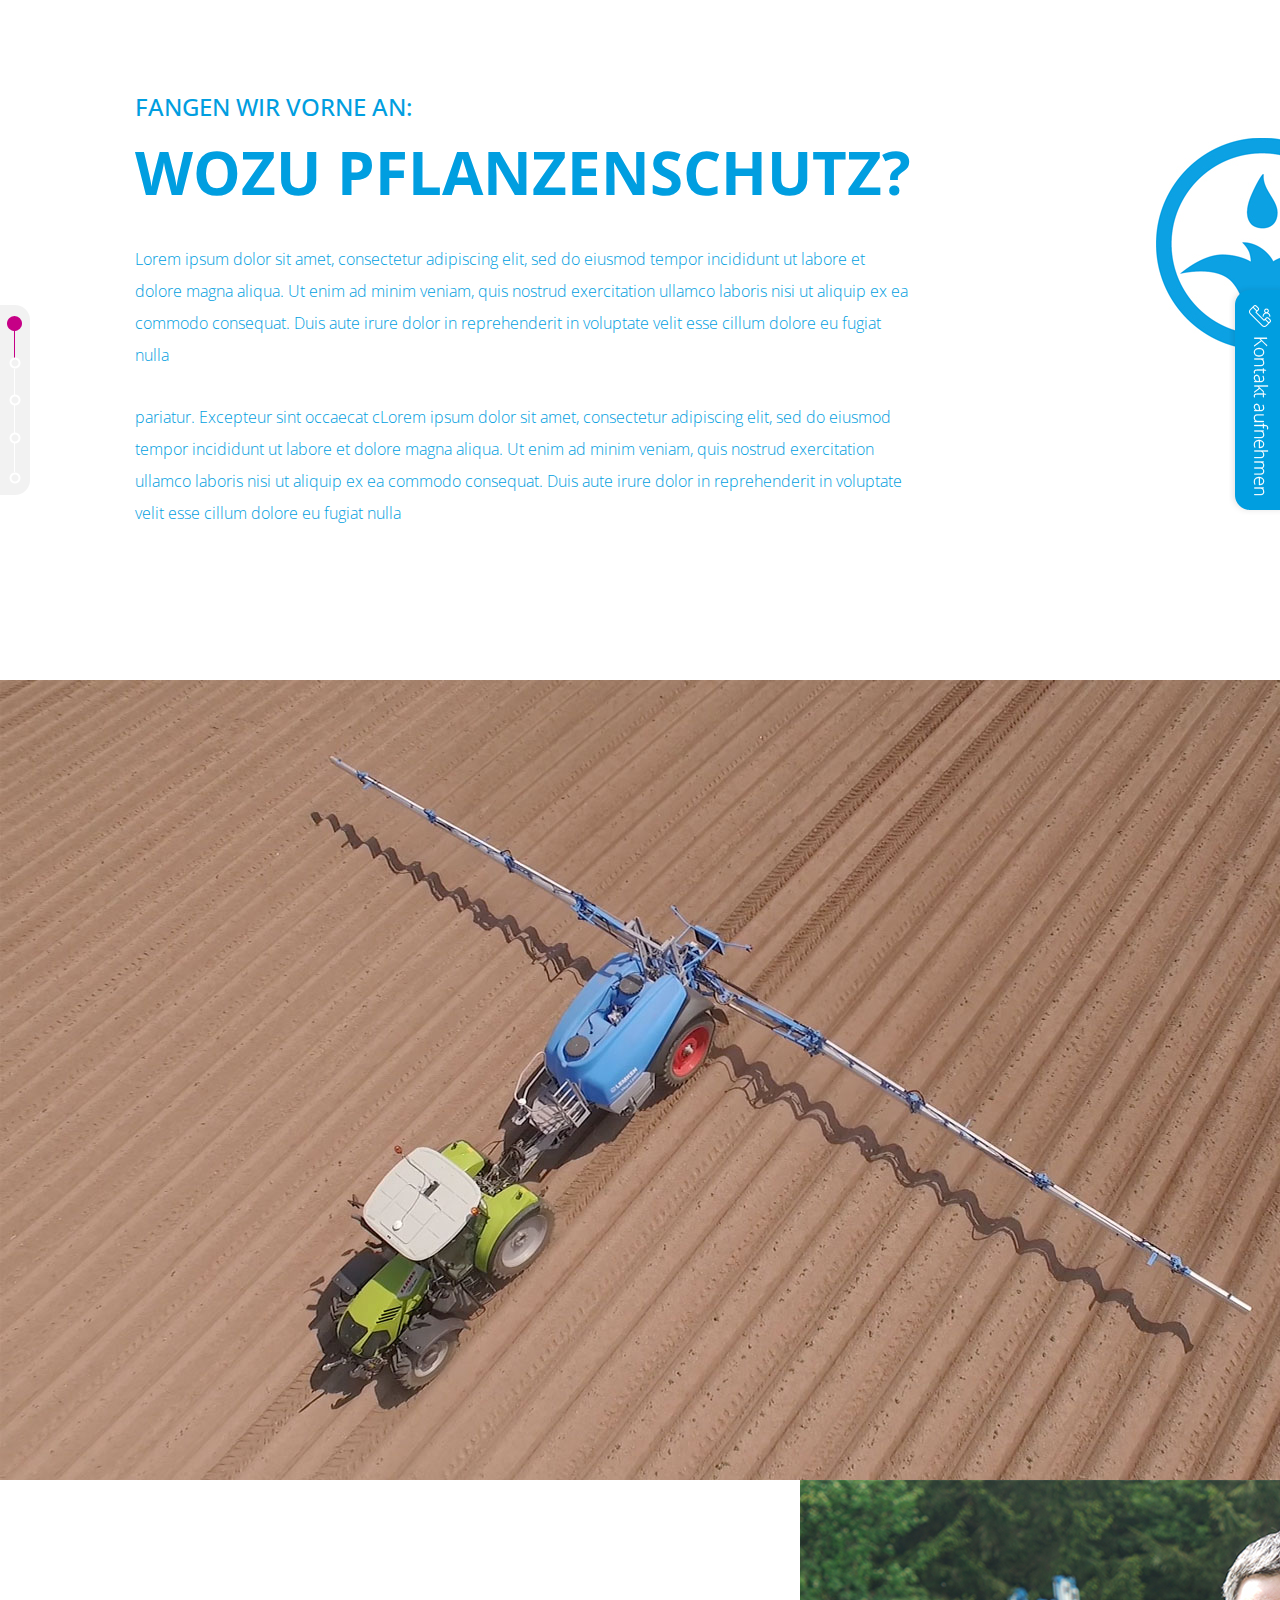
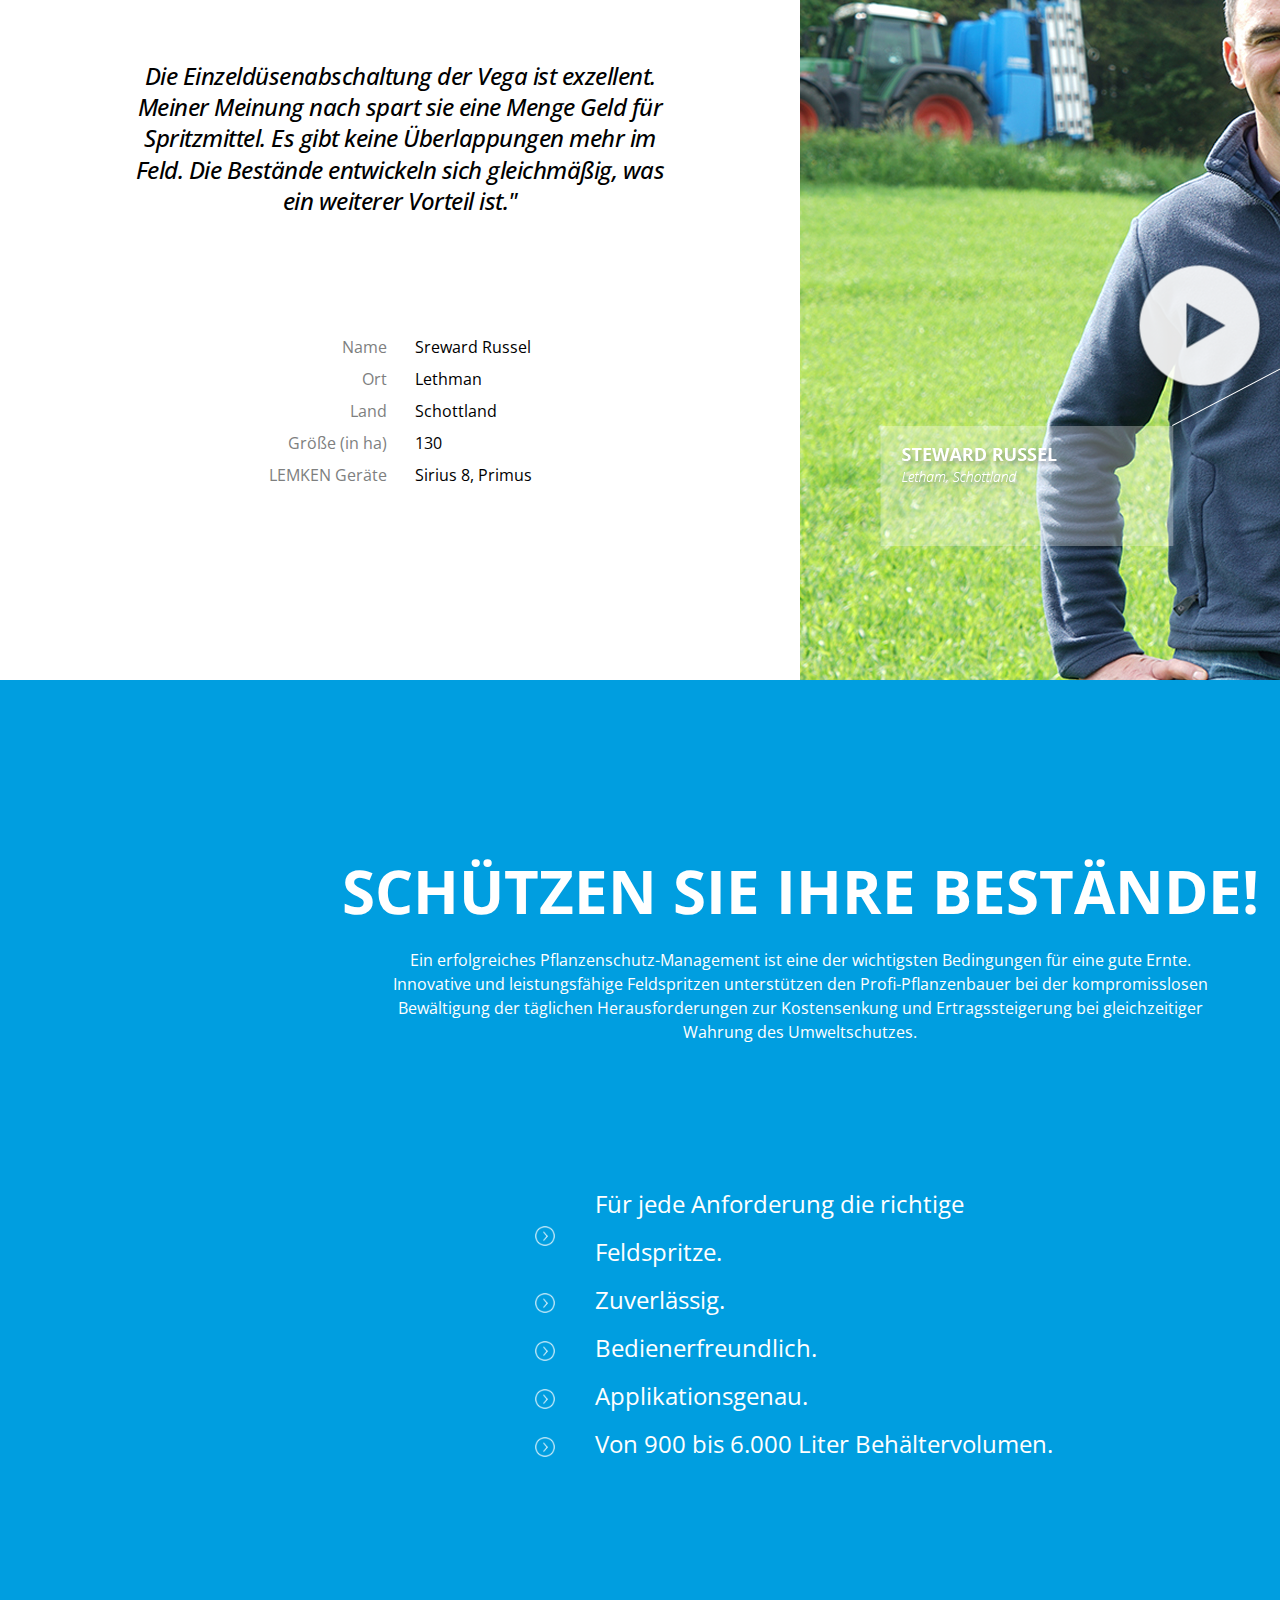
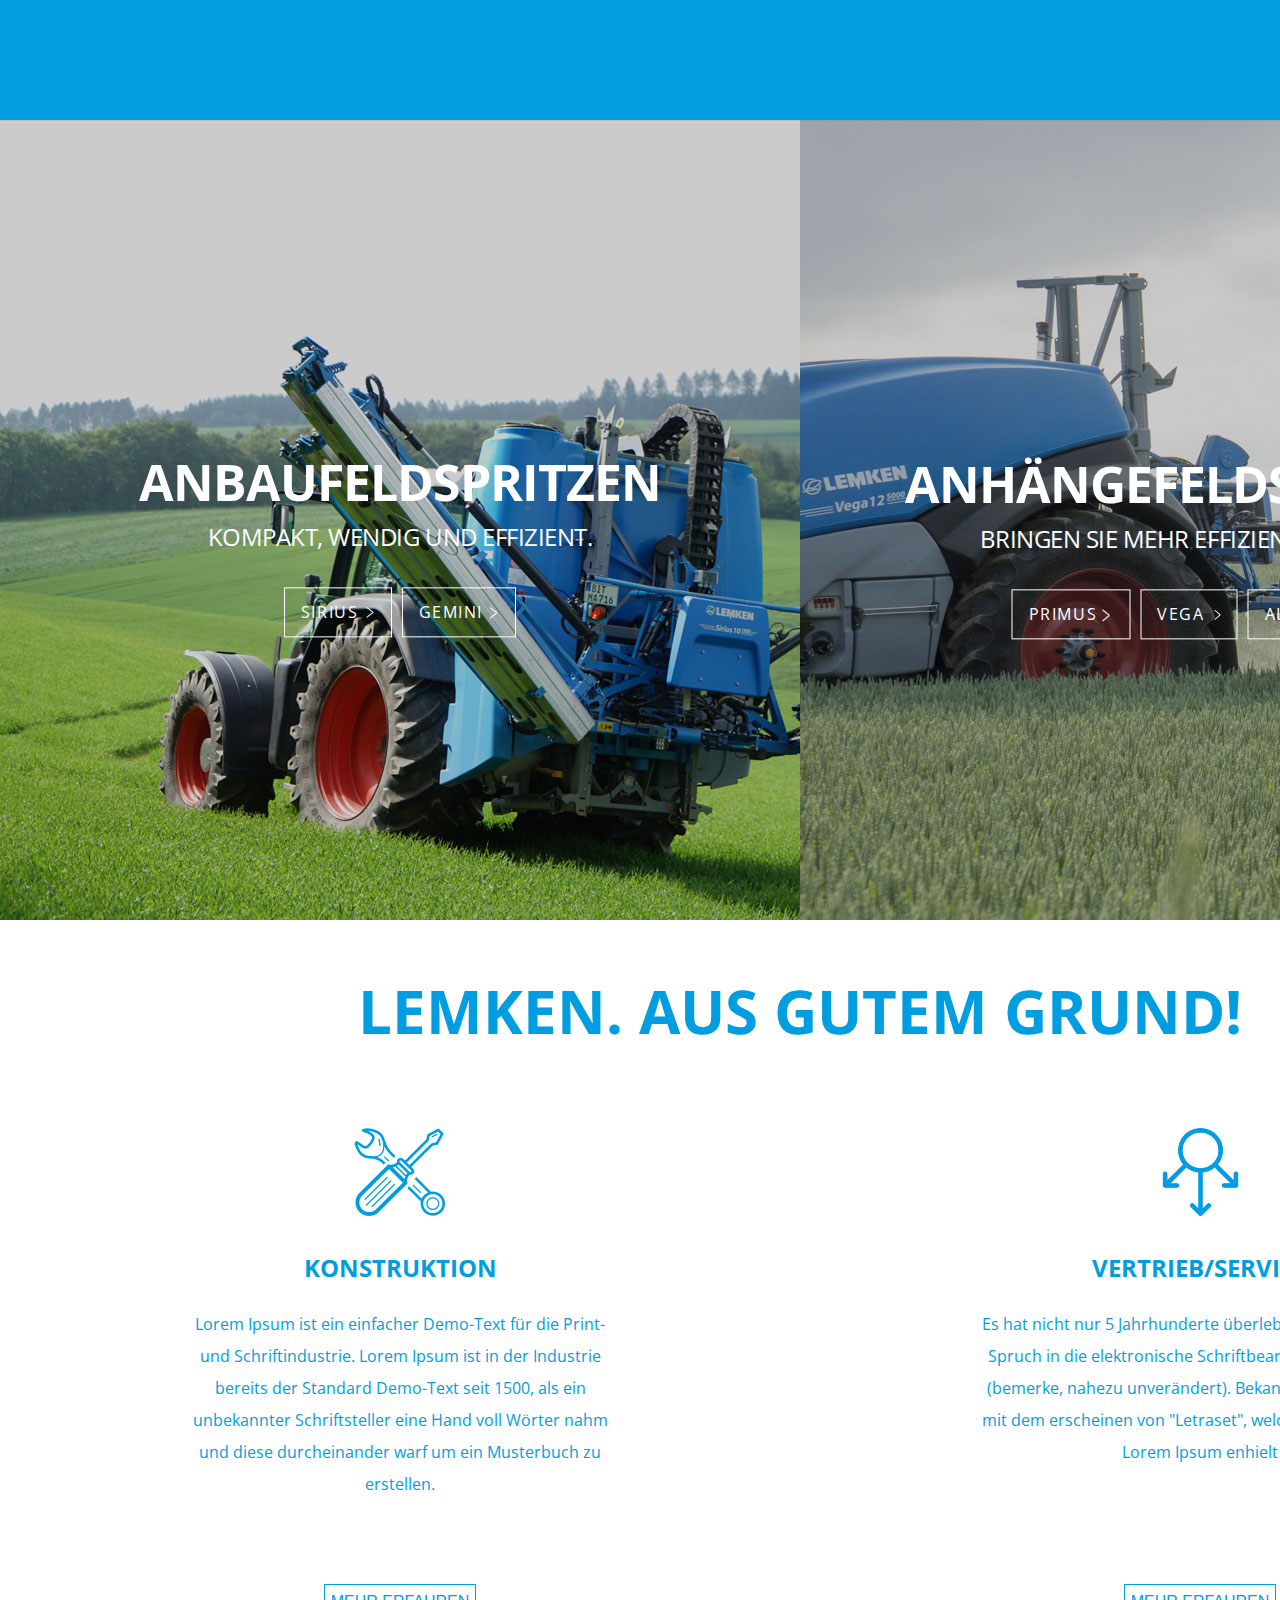
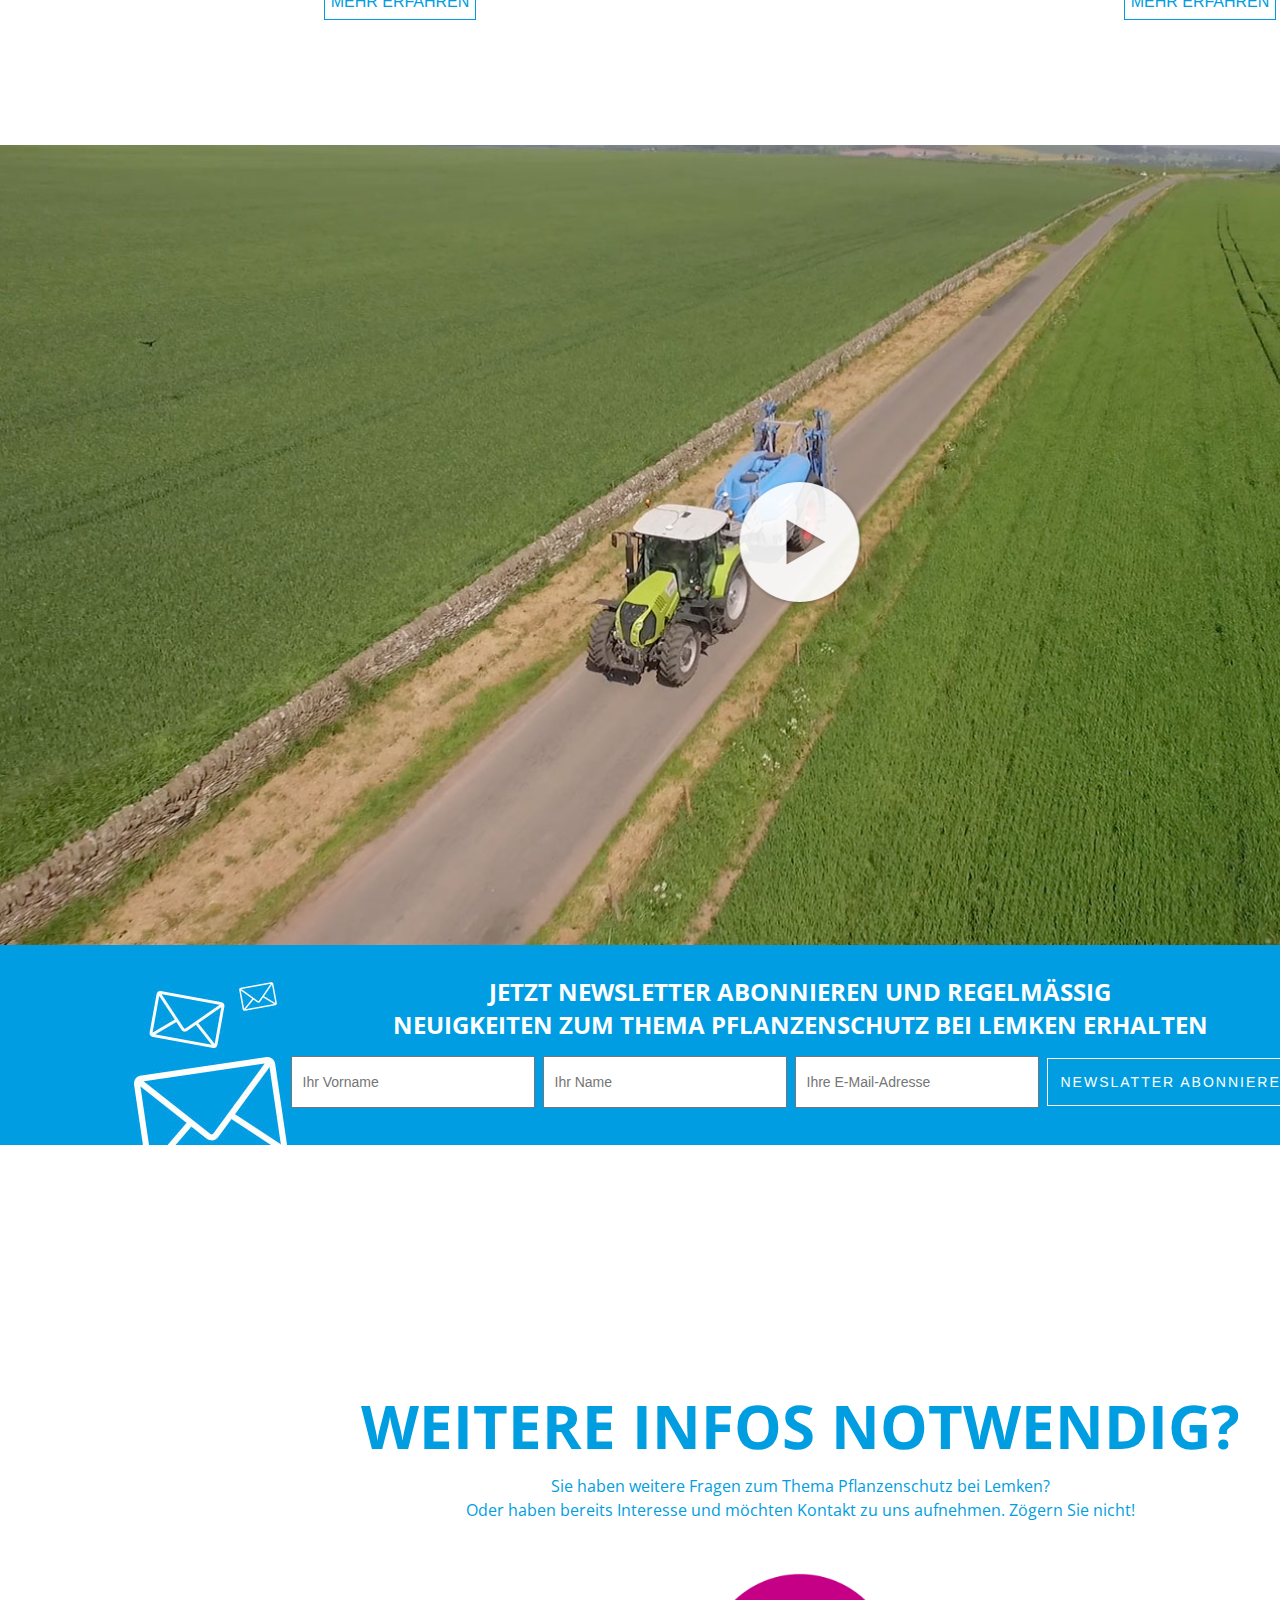
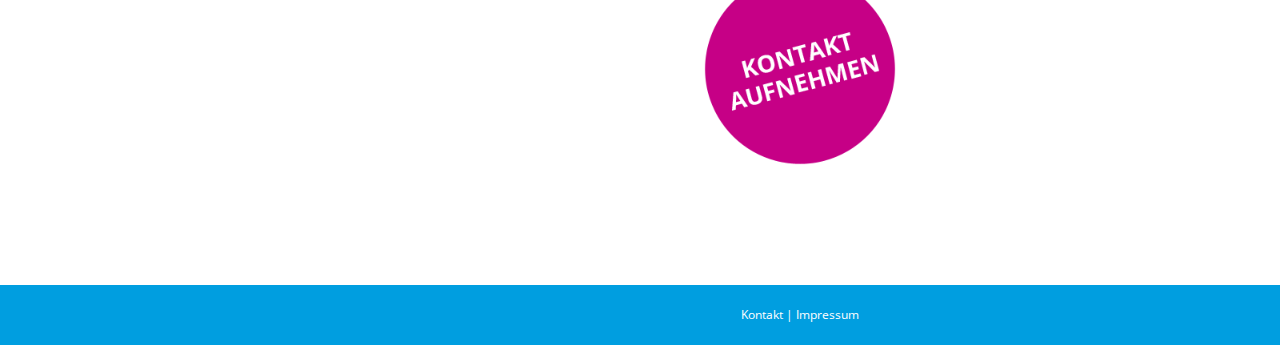
==== Project/index.html @ ba0898ef "block center align" ====
<!DOCTYPE html>
<html>
    <head>
        <link rel="shortcut icon" href="favicon.png" type="image/png">
        <title>Lemken</title>
        <meta charset="UTF-8">
        <script src="https://ajax.googleapis.com/ajax/libs/jquery/1.12.4/jquery.min.js"></script>
        <!--		<link rel="stylesheet" type="text/css" href="css/style.css">-->
        <link rel="stylesheet" type="text/css" href="css/newstyle.css">
        <script>
            $(document).ready(function () {
//                alert('1111111111111111111');
//                $("p").click(function () {
//                    $(this).hide();
//                }
//                );
//                $("div#player").find("a.ytp-watermark").each(function () {
//                    $(this).hide();
//                });
            });
        </script>
    </head>
    <body>

        <div id="allcontent">
            <section class="content_top">
                <a name="home">
                    <article class="full_box_video_1">
                        <div class="header">
                            <div class="opacity_layer">
                                <img src="images/opacity_layer.png">
                            </div>
                            <nav>
                                <div class="header_logo">
                                    <img src="images/logo_lemken.png" alt="logo">
                                </div>
                                <ul class="header_nav">
                                    <li><a href="#">Testimonials</a></li>
                                    <li><a href="#">Produkte</a></li>
                                    <li><a href="#">Kompetenz</a></li>
                                    <li><a href="#">Kontakt</a></li>
                                    <li>
                                        <select name="language">
                                            <option value="de">DE</option>
                                            <option value="en">EN</option>
                                        </select>
                                    </li>
                                </ul>	
                            </nav>
                            <div class="header_title">
                                <h1>schützen sie was<br>ihnen wichtig ist!</h1>
                                <h2>mit pflanzenschutztechnik von lemken</h2>
                            </div>
                            <div class="top_teaser">
                                <a href="#"><img src="images/top_teaser.png" alt="teaser" title="teaser"</a>
                            </div>
                            <!--div class="opacity_layer">
                                <img src="images/opacity_layer.png">
                            </div-->
                        </div>
                        <div class="opacity_layer">
                            <img src="images/opacity_layer.png">
                        </div>
                        <div id="YTplayer"></div>
                        <script>
                            // 2. This code loads the IFrame Player API code asynchronously.
                            var tag = document.createElement('script');

                            tag.src = "https://www.youtube.com/iframe_api";
                            var firstScriptTag = document.getElementsByTagName('script')[0];
                            firstScriptTag.parentNode.insertBefore(tag, firstScriptTag);

                            // 3. This function creates an <iframe> (and YouTube player)
                            //    after the API code downloads.
                            var player;
                            function onYouTubeIframeAPIReady() {
                                player = new YT.Player('YTplayer', {
                                    height: '1000',
                                    width: '1780',
                                    videoId: 'gRJmYADPUTU',
                                    playerVars: {'autoplay': 1, 'autohide': 1, 'controls': 0, 'disablekb': 1, 'iv_load_policy': 3, 'loop': 1, 'playlist': 'gRJmYADPUTU', 'modestbranding': 1, 'rel': 0, 'showinfo': 0},
                                    events: {
                                        'onReady': onPlayerReady
                                    }
                                });
                            }

                            // 4. The API will call this function when the video player is ready.
                            function onPlayerReady(event) {
                                //alert('a!');

                                event.target.setVolume(0);
                                event.target.playVideo();
                                //hideWatermark();
                            }
                            function hideWatermark() {
                                var watermark = document.getElementsByClassName("ytp-watermark")[0];
                                alert(watermark);

                                //$(".ytp-watermark").remove();
                                //watermark.style.display = 'none';
                                //$("#player").hide();
                                //alert($(".ytp-watermark").length);
                                alert($("#player").length);
                                //alert($("div.header_title").length);
                                alert('aaaaaaaaaaaaaaaaaaaaaa!');


                                //$(".ytp-watermark").hide();
                            }
                        </script>
                        <!--                    <iframe id="ytplayer" src="https://www.youtube.com/embed/gRJmYADPUTU?autoplay=1&controls=0" frameborder="0"/>-->
                        <!--                    <img src="images/mak_.jpg" alt="video" title="video">-->



                        <!--/div-->
                    </article>			
                    <!--div class="container"-->
                    <article class="columns_text_icon">
                        <div class="block_text">
                            <h3 class="content_block">fangen wir vorne an:</h3>
                            <h2>wozu pflanzenschutz?</h2>
                            <p>Lorem ipsum dolor sit amet, consectetur adipiscing elit, sed do eiusmod tempor incididunt ut labore et dolore magna aliqua. Ut enim ad minim veniam, quis nostrud exercitation ullamco laboris nisi ut aliquip ex ea commodo consequat. Duis aute irure dolor in reprehenderit in voluptate velit esse cillum dolore eu fugiat nulla</p>
                            <p class="content_block">pariatur. Excepteur sint occaecat cLorem ipsum dolor sit amet, consectetur adipiscing elit, sed do eiusmod tempor incididunt ut labore et dolore magna aliqua. Ut enim ad minim veniam, quis nostrud exercitation ullamco laboris nisi ut aliquip ex ea commodo consequat. Duis aute irure dolor in reprehenderit in voluptate velit esse cillum dolore eu fugiat nulla</p>
                        </div>
                        <div class="block_icon">
                            <img src="images/icon_content1.jpg" alt="icon">
                        </div>
                    </article>
                </a>
            </section>
            <section class="content_slider">
                <article class="full_box_video_2">
                    <img src="images/mak_1.jpg" alt="" title="">
                </article>
                <div id="slide_container">
                    <article class="slider_box right" id="slide_1">
                        <div class="block_text">
                            <p>Die Einzeldüsenabschaltung der Vega ist exzellent. Meiner Meinung nach spart sie eine Menge Geld für Spritzmittel. Es gibt keine Überlappungen mehr im Feld. Die Bestände entwickeln sich gleichmäßig, was ein weiterer Vorteil ist."</p>
                            <div class="slider_list">
                                <ul class="slider_data">
                                    <li class="data">Name</li>
                                    <li class="data">Ort</li>
                                    <li class="data">Land</li>
                                    <li class="data">Größe (in ha)</li>
                                    <li class="data">LEMKEN Geräte</li>
                                </ul>
                                <ul class="slider_value">
                                    <li class="value">Sreward Russel</li>
                                    <li class="value">Lethman</li>
                                    <li class="value">Schottland</li>
                                    <li class="value">130</span></li>
                                    <li class="value">Sirius 8, Primus</li>
                                </ul>
                            </div>
                        </div>
                        <div class="video">
                            <div class="slider_block_video">
                                <img src="images/mak_2.jpg" alt="video" title="video">
                            </div>
                            <div class="video_button">
                                <img src="images/ellipse_video.png" alt="play" title="play">
                            </div>
                            <div class="speak_1"> 
                                <img src="images/speaking.png" alt="speaking_modul" title="speaking">
                            </div>
                        </div>
                    </article>
                    <article class="slider_box left" id="slide_2">
                        <div class="block_text">
                            <p>Die Einzeldüsenabschaltung der Vega ist exzellent. Meiner Meinung nach spart sie eine Menge Geld für Spritzmittel. Es gibt keine Überlappungen mehr im Feld. Die Bestände entwickeln sich gleichmäßig, was ein weiterer Vorteil ist."</p>
                            <div class="slider_list">
                                <ul class="slider_data">
                                    <li class="data">Name</li>
                                    <li class="data">Ort</li>
                                    <li class="data">Land</li>
                                    <li class="data">Größe (in ha)</li>
                                    <li class="data">LEMKEN Geräte</li>
                                </ul>
                                <ul class="slider_value">
                                    <li class="value">Sreward Russel</li>
                                    <li class="value">Lethman</li>
                                    <li class="value">Schottland</li>
                                    <li class="value">130</span></li>
                                    <li class="value">Sirius 8, Primus</li>
                                </ul>
                            </div>
                        </div>
                        <div class="video">
                            <div class="slider_block_video">
                                <img src="images/mak_2.jpg" alt="video" title="video">
                            </div>
                            <div class="video_button">
                                <img src="images/ellipse_video.png" alt="play" title="play">
                            </div>
                            <div class="speak_2"> 
                                <img src="images/speaking.png" alt="speaking_modul" title="speaking">
                            </div>
                    </article>
                    <article class="slider_box right" id="slide_3">
                        <div class="block_text">
                            <p>Die Einzeldüsenabschaltung der Vega ist exzellent. Meiner Meinung nach spart sie eine Menge Geld für Spritzmittel. Es gibt keine Überlappungen mehr im Feld. Die Bestände entwickeln sich gleichmäßig, was ein weiterer Vorteil ist."</p>
                            <div class="slider_list">
                                <ul class="slider_data">
                                    <li class="data">Name</li>
                                    <li class="data">Ort</li>
                                    <li class="data">Land</li>
                                    <li class="data">Größe (in ha)</li>
                                    <li class="data">LEMKEN Geräte</li>
                                </ul>
                                <ul class="slider_value">
                                    <li class="value">Sreward Russel</li>
                                    <li class="value">Lethman</li>
                                    <li class="value">Schottland</li>
                                    <li class="value">130</span></li>
                                    <li class="value">Sirius 8, Primus</li>
                                </ul>
                            </div>
                        </div>
                        <div class="video">
                            <div class="slider_block_video">
                                <img src="images/mak_2.jpg" alt="video" title="video">
                            </div>
                            <div class="video_button">
                                <img src="images/ellipse_video.png" alt="play" title="play">
                            </div>
                            <div class="speak_3"> 
                                <img src="images/speaking.png" alt="speaking_modul" title="speaking">
                            </div>
                        </div>
                    </article>
                </div>
            </section>
            <section class="content_center">

                <article class="full_box_blue">	
                    
                        <h2>schützen sie ihre bestände!</h2>
                        <p>Ein erfolgreiches Pflanzenschutz-Management ist eine der wichtigsten Bedingungen für eine gute Ernte. Innovative und leistungsfähige Feldspritzen unterstützen den Profi-Pflanzenbauer bei der kompromisslosen Bewältigung der täglichen Herausforderungen zur Kostensenkung und Ertragssteigerung bei gleichzeitiger Wahrung des Umweltschutzes.</p>
                        <div class="list_center">
                            <ul class="mark">
                                <li class="mark">Für jede Anforderung die richtige Feldspritze.</li>
                                <li class="mark">Zuverlässig.</li>
                                <li class="mark">Bedienerfreundlich.</li>
                                <li class="mark">Applikationsgenau.</li>
                                <li class="mark">Von 900 bis 6.000 Liter Behältervolumen.</li>
                            </ul>
                        </div> 
                    
                </article>	
            </section>
            <section class="teaser">
                <article class="columns_teaser">
                    <div class="teaser_left_box">
                        <img src="images/mak_3.jpg" alt="" title="">
                        <div class="teaser_box_label">
                            <h2>anbaufeldspritzen</h2>
                            <h3>kompakt, wendig und effizient.</h3>
                            <button>sirius</button>
                            <button>gemini</button>
                        </div>
                    </div>                  
                    <div class="teaser_right_box">
                        <img src="images/mak_4.jpg" alt="" title="">
                        <div class="teaser_box_label">
                            <h2>anhängefeldspritzen</h2>
                            <h3>bringen sie mehr effizienz aufs feld</h3>
                            <button>primus</button>
                            <button>vega</button>
                            <button>albatros</button>
                        </div>
                    </div>
                </article>
                <article class="columns_teaser_text">
                    <h2>lemken. aus gutem grund!</h2>                    
                    <div class="teaser_text_left_block">
                        <div class="teaser_block_content">
                            <img src="images/teaser_block_1.jpg" alt="icon" title="icon">
                            <h3>konstruktion</h3>
                            <p>Lorem Ipsum ist ein einfacher Demo-Text für die Print- und Schriftindustrie. Lorem Ipsum ist in der Industrie bereits der Standard Demo-Text seit 1500, als ein unbekannter Schriftsteller eine Hand voll Wörter nahm und diese durcheinander warf um ein Musterbuch zu erstellen.</p>
                            <button class="button"><a href="">mehr erfahren</a></button>
                        </div>
                    </div>
                    <div class="teaser_text_right_block">
                        <div class="teaser_block_content">
                            <img src="images/teaser_block_2.jpg" alt="icon" title="icon">
                            <h3>vertrieb/service</h3>
                            <p>Es hat nicht nur 5 Jahrhunderte überlebt, sondern auch in Spruch in die elektronische Schriftbearbeitung geschafft (bemerke, nahezu unverändert). Bekannt wurde es 1960, mit dem erscheinen von "Letraset", welches Passagen von Lorem Ipsum enhielt</p>
                            <button class="button"><a href="#">mehr erfahren</a></button>
                        </div>
                    </div>

                    <!--div class="teaser_right_block"></div-->
                </article>
            </section>
            <section class="content_bottom">
                <article class="full_box_video_3">
                    <img id="video_3" src="images/mak-3_video_3.jpg" alt="video" title="video">
                    <div class="video_button">
                        <img src="images/ellipse_video.png" alt="play" title="play">
                    </div>
                </article>
                <article class="newsletter_modul">
                    <div class="mail_box">
                        <h3>jetzt newsletter abonnieren und regelmäßig<br>neuigkeiten zum thema pflanzenschutz bei lemken erhalten</h3>
                        <form id="newsletter_form" action="" method="POST">
                            <input type="text" placeholder="Ihr Vorname" name="vorname">
                            <input type="text" placeholder="Ihr Name" name="name">
                            <input type="text" placeholder="Ihre E-Mail-Adresse" name="mail">
                            <input type="submit" value="newslatter abonnieren">
                        </form>
                    </div>
                    <div class="content_bottom_text">
                        <h2>weitere infos notwendig?</h2>
                        <p>Sie haben weitere Fragen zum Thema Pflanzenschutz bei Lemken?<br>Oder haben bereits Interesse und möchten Kontakt zu uns aufnehmen. Zögern Sie nicht!</p>
                        <div class="bottom_teaser"><a href="#"><img src="images/bottom_teaser.png" alt="teaser" title="teaser"</a></div>  
                        <div class="top-link">
                            <a href="#home"><img class="top-link" alt="top" title="home" src="images/arrow_top.png"></a>
                        </div>
                </article>                 
            </section>
            <footer>
                <p>Kontakt | Impressum</p>
            </footer>
        </div>	
        <div id="left_indikator">
            <img src="images/left_Indikator_1.png" title="indikator">
        </div>
        <div id="right_indikator">
            <a href="https://lemken.com/de/kontakt/" title="kontakt" target="_blank"><img src="images/Indicators_right_origin.png" alt="kontaktIndikator"></a>
        </div>		
    </body>
</html>
---- Project/css/style.css ----
/*GENERAL STYLES*/
body {
	font-family: "Open Sans", sans-serif;
	font-size: 100%;
	margin: 0px;
	padding: 0px;
}
/*.container {
	width: 100%;
}*/
/*INDICATORS*/
/*#left_Indikator {
	position: fixed;
	top: 300px;
	left: 0px;
}*/
#left_indikator {
	position: fixed;
	top: 300px;
	left: 0px;
}

#right_indikator {
	position: fixed;
	top: 300px;
	right: 0px;
}

#allcontent {
	width: 1600px;
	margin: 0 auto;
	overflow: hidden;
}
h1, h2, h3, h4, h5, h6, button {
	text-transform: uppercase;
}
ul {
	margin: 0;
	padding: 0;
	line-height: 1.3em;
}
ul li {
	list-style-type: none;
}
a {
	text-decoration: none;
}
p {
	font-size: 16pt;
	line-height: 2em;
}

/*SECTION CONTENT_TOP*/
/*article full_box video_1*/
section.content_top .full_box_video_1 {
	height: 805px;
	position: relative;
}
/*nav {
	position: absolute;
	top: 90px;
	left: 160px;
}*/
nav .header_logo {
	position: absolute;
	top: 90px;
	left: 120px;
}
div.header_logo img {
    height: 42px;
}
ul.header_nav {
	position: absolute;
	top: 90px;
	right: 120px;
}
.header_logo, .header_nav {
	/*display: inline-block;*/
	/*vertical-align: center;*/
	/*float: left;*/
}
.header_nav li {
	/*float: left;*/
	display: inline-block;
	height: 47px;
	margin: 0px 15px 0px 8px;
}
.header_nav a {
	display: block;
	color: black;
	line-height: 47px;
	font-size: 116%;
	/*font-weight: 330;*/
	text-align: center;
	padding-left: 17px;
	padding-right: 17px;
}
.header_nav a:hover {
	border-style: solid;
	border-radius: 7px;
	border-style: solid;
	border-width: 2px;
	border-color: black;
}
.header_nav select {
	/*float: right;*/
	display: inline-block;
	height: 47px;
	margin-left: 8px;
	border-style: none;
	background-color: transparent;
	vertical-align: center;
	font-size: 125%;
	font-weight: 350;
	color: black;
	padding-right: 5px;
	margin-left: 5px;
	width: 150%;
	-webkit-appearance: none;
	background-image: url('../images/arrow_language.png');
	background-size: 31%;
	background-position: right center;
	background-repeat: no-repeat;
	line-height: 1em;
	/* for FF */
	-moz-appearance: none;
	text-indent: 0.01px; 
	text-overflow: '';
	/* for IE */
	-ms-appearance: none;
	appearance: none!important;
}
.header_nav select::-ms-expand {
	  display: none;
}
.header_nav option {
	border-style: none;
	background-color: transparent;
	vertical-align: center;
	padding: 13px 0px 15px 3px;
	font-weight: 350;
}
.header_title {
	position: absolute;
	top: 455px;
	left: 120px;
}
.header_title h1, h2 {
	color: white
}
.header_title h1 {
	font-size: 85px;
	font-weight: 600;
	letter-spacing: -3px;
	line-height: 1em;
	margin-bottom: 12px;
}
.header_title h2 {
	font-size: 24px;
	font-weight: 500;
	letter-spacing: -1px;
	margin: 0px;
}

/*SECTION CONTENT_TOP*/
/*article columns_box*/
section.content_top .columns_text_icon {
	height: 680px;
	background-color: white;
}
section.content_top article.columns_text_icon h2, h3, p {
	color: #009ee0;
	margin-left: 120px;
}
section.content_top article.columns_text_icon h2 {
	font-size: 60px;
	margin-top: 0px;
	margin-bottom: 25px;
}
section.content_top article.columns_text_icon h3 {
	font-size: 24px;
	margin-top: 90px;
	margin-bottom: 10px;
	font-weight: 500;
}
section.content_top article.columns_text_icon p {
	font-size: 16px;
}
section.content_top .columns_text_icon p {
	font-weight: 330;
	margin-top: 30px;
}
section.content_top .columns_text_icon div.block_text, .columns_text_icon div.block_icon {
	display: inline-block;
	background-color: white;
}
section.content_top .columns_text_icon div.block_text {
	width: 60%;
}
section.content_top .columns_text_icon div.block_icon {
	width: 40%;
	float: right;
}
section.content_top .columns_text_icon div.block_icon img {
	margin: 120px 0px 0px 170px;
	vertical-align: center;
}

/*SECTION CONTENT_SLIDER*/
section.content_slider .full_box_video_2 {
	height: 805px;
}
/*article slider*/
section.content_slider article.slider_box {
	position: relative;
	overflow: hidden;
	height: 805px;
}
section.content_slider article.slider_box .block_text, div.video {
	width: 50%;
	display: inline-block;
	background-color: white;
	overflow: hidden;
}
article.slider_box div.video {
	float: right;
}
#slider_block_video {
	overflow: hidden;
}
/*#slider_block_video {
	overflow: hidden;
	position: absolute; 
	left: 480px;
	top: -15px;
	z-index: -1000;
}*/
article.slider_box img {
	position: relative; 
	left: -310px;
	/*top: -15px;*/
	/*z-index: -1000;*/
}
article.slider_box div.block_text p {
	margin: 150px 120px 100px 120px;
	color: black;
	font-size: 24px;
	font-style: italic;
	font-weight: 500;
	text-align: center;
	letter-spacing: -0.5px;
	line-height: 1.3em;
}
ul.slider_data {
	text-align: center;
	margin-bottom: 150px;
	line-height: 2em;
}
span.data {
	color: grey;
	font-size: 12pt;
	text-align: right;
	margin-right: 10px;
}
span.value {
	color: black;
	font-size: 12pt;
	text-align: left;
}

/*SECTION CONTENT_CENTER*/
/*full_box_blue*/
section.content_center {
	display: block;
	background-color: #009ee0;
	color: white;
	text-align: center;
	height: 1040px;
}
article.full_box_blue {
	height: 1040px;
}
section.content_center p {
	color: white;
	margin: 0px 400px 0px 400px;
	line-height: 1.3em;
}
article.full_box_blue h2 {
	margin: 0px;
	padding: 170px 0px 10px 0px;
	font-size: 60px;
}

/*SECTION CONTENT_TEASER*/
.columns_teaser {
	height: 805px;
}
article.columns_teaser {
	overflow: hidden;
	/*position: relative;*/
}
.teaser_left_box, .teaser_right_box {
	display: inline-block;
    overflow: hidden;
    width: 50%;
    float: left;
}

section.teaser div.teaser_right_box img, section.teaser div.teaser_left_box img {
    position: relative;
    left: -120px;
    /*top: -50px;*/
    /*width: 195%;*/
}

/*article columns_teaser_text*/
article.columns_teaser_text .teaser_text_left_block,  article.columns_teaser_text .teaser_text_right_block {
	display: inline-block;
	height: 805px;
	background-color: #ffffff;
	text-align: center;
	color: #009ee0;
    overflow: hidden;
    width: 50%;
    float: left;
}
article.columns_teaser_text h2 {
	color: #009ee0;
	text-align: center;
	font-size: 60px;
}
article.columns_teaser_text div.teaser_block_content {
	margin: 20px 180px;
}
article.columns_teaser_text div.teaser_block_content img {
	height: 100px;
}
div.teaser_block_content h3, div.teaser_block_content p, div.teaser_block_content button {
	margin-left: 0px;
	margin-right: 0px;
	color: #009ee0;
}
div.teaser_block_content h3 {
	font-size: 24px;
}
div.teaser_block_content p {
	height: 200px;
	overflow: hidden;
	font-size: 16px;
}
article.columns_teaser_text button {
	background-color: #ffffff;
	text-align: center;
	border: 1px solid #009ee0;
	line-height: 2em;
	margin: 60px 0px;
	font-size: 16px;

}
/*FOOTER*/
footer {
	background-color: #009ee0;
	clear: right;
}
footer p {
	color: #ffffff;
	font-size: 12px;
	text-align: center;
	margin: 0px; 
	padding: 18px 0px;
}
---- Project/css/newstyle.css ----
@charset "UTF-8";
/*GENERAL STYLES*/
@import "https://fonts.googleapis.com/css?family=Open+Sans:300,400,400i,600,700,800";
/*
To change this license header, choose License Headers in Project Properties.
To change this template file, choose Tools | Templates
and open the template in the editor.
*/
/* 
    Created on : Sep 1, 2016, 11:11:54 PM
    Author     : roman
*/
/*
To change this license header, choose License Headers in Project Properties.
To change this template file, choose Tools | Templates
and open the template in the editor.
*/
/* 
    Created on : 2 ╨▓╨╡╤А 2016, 2:19:53
    Author     : Irusya
*/
/* line 11, ../sass/newstyle.scss */
body {
  font-family: "Open Sans", sans-serif;
  font-size: 100%;
  margin: 0px;
  padding: 0px;
}

/*.container {
        width: 100%;
}*/
/*INDICATORS*/
/* line 23, ../sass/newstyle.scss */
#left_indikator {
  position: fixed;
  top: 305px;
  left: 0px;
}

/* line 29, ../sass/newstyle.scss */
#right_indikator {
  position: fixed;
  top: 285px;
  right: 0px;
}

/* line 35, ../sass/newstyle.scss */
#allcontent {
  width: 1600px;
  margin: 0 auto;
  overflow: hidden;
}

/* line 41, ../sass/newstyle.scss */
h1, h2, h3, h4, h5, h6 {
  text-transform: uppercase;
}

/* line 44, ../sass/newstyle.scss */
ul {
  margin: 0;
  padding: 0;
  line-height: 1.3em;
}

/* line 50, ../sass/newstyle.scss */
ul li {
  list-style-type: none;
}

/* line 54, ../sass/newstyle.scss */
a {
  text-decoration: none;
}

/* line 57, ../sass/newstyle.scss */
p {
  font-size: 16pt;
  line-height: 2em;
}

/*SECTION CONTENT_TOP 
/*article full_box video_1*/
/* line 65, ../sass/newstyle.scss */
section.content_top .full_box_video_1 {
  max-height: 800px;
  overflow: hidden;
  position: relative;
}

/* line 72, ../sass/newstyle.scss */
nav .header_logo {
  position: absolute;
  z-index: 1300;
  top: 60px;
  left: 8.4375%;
}
/* line 77, ../sass/newstyle.scss */
nav .header_logo img {
  height: 35px;
}
/* line 81, ../sass/newstyle.scss */
nav ul.header_nav {
  position: absolute;
  z-index: 1300;
  top: 50px;
  right: 8.4375%;
  /*        li.selected {
              border-style: solid;
              border-radius: 7px;
              border-style: solid;
              border-width: 2px;
              border-color: $color3;
          }*/
}
/* line 86, ../sass/newstyle.scss */
nav ul.header_nav li {
  /*float: left;*/
  display: inline-block;
  height: 40px;
  margin: 0px 10px 0px 3px;
}
/* line 91, ../sass/newstyle.scss */
nav ul.header_nav li select {
  /*float: right;*/
  display: inline-block;
  height: 40px;
  border-style: none;
  background-color: transparent;
  vertical-align: center;
  font-size: 110%;
  font-weight: 300;
  color: #000000;
  padding-right: 5px;
  margin-left: 8px;
  width: 150%;
  -webkit-appearance: none;
  background-image: url("../images/arrow_language.png");
  background-size: 20%;
  background-position: 70% 50%;
  background-repeat: no-repeat;
  line-height: 1em;
  /* for FF */
  -moz-appearance: none;
  text-indent: 0.01px;
  text-overflow: '';
  /* for IE */
  -ms-appearance: none;
  appearance: none !important;
}
/* line 117, ../sass/newstyle.scss */
nav ul.header_nav li select option {
  border-style: none;
  background-color: transparent;
  vertical-align: center;
  padding: 13px 0px 15px 3px;
  font-weight: 350;
}
/* line 124, ../sass/newstyle.scss */
nav ul.header_nav li select::-ms-expand {
  display: none;
}
/* line 129, ../sass/newstyle.scss */
nav ul.header_nav a {
  display: block;
  color: #000000;
  line-height: 40px;
  font-size: 105%;
  letter-spacing: -0.8px;
  /*font-weight: 330;*/
  text-align: center;
  padding-left: 16px;
  padding-right: 16px;
}
/* line 139, ../sass/newstyle.scss */
nav ul.header_nav a:hover {
  border-style: solid;
  border-radius: 7px;
  border-style: solid;
  border-width: 2px;
  border-color: #000000;
}

/* line 157, ../sass/newstyle.scss */
.header_title {
  position: absolute;
  z-index: 1300;
  top: 458px;
  left: 8.4375%;
}
/* line 162, ../sass/newstyle.scss */
.header_title h1, .header_title h2 {
  color: #ffffff;
}
/* line 165, ../sass/newstyle.scss */
.header_title h1 {
  font-size: 80px;
  font-weight: 700;
  letter-spacing: -0.6px;
  line-height: 0.99em;
  margin-bottom: 13px;
}
/* line 172, ../sass/newstyle.scss */
.header_title h2 {
  font-size: 24px;
  font-weight: 500;
  letter-spacing: -0.5px;
  margin: 0px;
}

/* line 179, ../sass/newstyle.scss */
.top_teaser {
  position: absolute;
  z-index: 1300;
  top: 73.375%;
  left: 61.875%;
}
/* line 185, ../sass/newstyle.scss */
.top_teaser a img {
  height: 75%;
}

/* line 190, ../sass/newstyle.scss */
.opacity_layer {
  position: absolute;
  /*z-index: 1299;*/
}
/* line 193, ../sass/newstyle.scss */
.opacity_layer img {
  opacity: 1;
}

/*SECTION CONTENT_TOP*/
/*article columns_box*/
/* line 201, ../sass/newstyle.scss */
section.content_top .columns_text_icon {
  height: 680px;
  background-color: #ffffff;
}

/* line 208, ../sass/newstyle.scss */
section.content_top article.columns_text_icon h2, section.content_top article.columns_text_icon h3, section.content_top article.columns_text_icon p {
  color: #009ee0;
  margin-left: 13%;
  margin-right: 12%;
}
/* line 213, ../sass/newstyle.scss */
section.content_top article.columns_text_icon h2 {
  font-size: 60px;
  margin-top: 0px;
  margin-bottom: 23px;
}
/* line 218, ../sass/newstyle.scss */
section.content_top article.columns_text_icon h3 {
  font-size: 24px;
  margin-top: 90px;
  margin-bottom: 8px;
  font-weight: 500;
}
/* line 224, ../sass/newstyle.scss */
section.content_top article.columns_text_icon p {
  font-size: 16px;
}
/* line 229, ../sass/newstyle.scss */
section.content_top .columns_text_icon p {
  font-weight: 300;
  margin-top: 30px;
}
/* line 233, ../sass/newstyle.scss */
section.content_top .columns_text_icon div.block_text, section.content_top .columns_text_icon div.block_icon {
  display: inline-block;
  background-color: #ffffff;
}
/* line 237, ../sass/newstyle.scss */
section.content_top .columns_text_icon div.block_text {
  width: 65%;
}
/* line 240, ../sass/newstyle.scss */
section.content_top .columns_text_icon div.block_icon {
  width: 35%;
  float: right;
}
/* line 243, ../sass/newstyle.scss */
section.content_top .columns_text_icon div.block_icon img {
  height: 40.5%;
  margin: 24% 0 0 20%;
  vertical-align: center;
}

/*SECTION CONTENT_SLIDER*/
/* line 253, ../sass/newstyle.scss */
section.content_slider {
  /*article slider*/
}
/* line 254, ../sass/newstyle.scss */
section.content_slider .full_box_video_2 {
  max-height: 800px;
  overflow: hidden;
}
/* line 259, ../sass/newstyle.scss */
section.content_slider #slide_container {
  height: 800px;
  overflow: auto;
}
/* line 263, ../sass/newstyle.scss */
section.content_slider article.slider_box {
  position: relative;
  overflow: hidden;
  height: 800px;
}
/* line 269, ../sass/newstyle.scss */
section.content_slider article.slider_box .block_text, section.content_slider article.slider_box div.video {
  width: 50%;
  display: inline-block;
  background-color: #ffffff;
  overflow: hidden;
}

/* line 278, ../sass/newstyle.scss */
article.slider_box.right div.video {
  float: right;
  position: relative;
}
/* line 281, ../sass/newstyle.scss */
article.slider_box.right div.video div.video_button {
  /*            position: relative;*/
  /*@include centerer(true, true);*/
}
/* line 284, ../sass/newstyle.scss */
article.slider_box.right div.video div.video_button img {
  /*position: absolute;
     bottom: 400px;
     left: 345px;*/
  position: absolute;
  top: 50%;
  left: 50%;
  transform: translate(-50%, -50%);
  /*z-index: 1001;*/
}
/* line 292, ../sass/newstyle.scss */
article.slider_box.right div.video div.speak_1 {
  position: relative;
}
/* line 294, ../sass/newstyle.scss */
article.slider_box.right div.video div.speak_1 img {
  position: absolute;
  top: -420px;
  left: 80px;
  z-index: 1002;
}

/* line 304, ../sass/newstyle.scss */
article.slider_box.left div.video {
  float: left;
  position: relative;
}
/* line 307, ../sass/newstyle.scss */
article.slider_box.left div.video div.video_button {
  /*position: relative;*/
}
/* line 309, ../sass/newstyle.scss */
article.slider_box.left div.video div.video_button img {
  /*                position: absolute;
                  bottom: 400px;
                  left: 345px;
                  z-index: 1001;*/
  position: absolute;
  top: 50%;
  left: 50%;
  transform: translate(-50%, -50%);
}
/* line 317, ../sass/newstyle.scss */
article.slider_box.left div.video div.speak_2 {
  position: relative;
}
/* line 319, ../sass/newstyle.scss */
article.slider_box.left div.video div.speak_2 img {
  position: absolute;
  top: -420px;
  left: 80px;
  z-index: 1103;
}

/* line 329, ../sass/newstyle.scss */
#slide_3 div.speak_3 {
  position: relative;
}
/* line 331, ../sass/newstyle.scss */
#slide_3 div.speak_3 img {
  position: absolute;
  top: -420px;
  left: 80px;
  z-index: 1104;
}

/* line 339, ../sass/newstyle.scss */
.slider_block_video {
  overflow: hidden;
}

/* line 344, ../sass/newstyle.scss */
article.slider_box img {
  position: relative;
  left: -310px;
}
/* line 348, ../sass/newstyle.scss */
article.slider_box div.block_text {
  /*position: relative;*/
}
/* line 350, ../sass/newstyle.scss */
article.slider_box div.block_text p {
  /*margin: 180px 120px 115px 120px;*/
  width: 70%;
  margin: 22.5% auto 14.375%;
  color: #000000;
  font-size: 24px;
  font-style: italic;
  font-weight: 500;
  text-align: center;
  letter-spacing: -0.5px;
  line-height: 1.3em;
}

/* line 364, ../sass/newstyle.scss */
div.slider_list {
  /*    padding-left: 262px;*/
  margin-left: auto;
  /*width: 50%;*/
  margin-right: auto;
  text-align: center;
  /*@include centerer(true, false);*/
}
/* line 372, ../sass/newstyle.scss */
div.slider_list ul.slider_data {
  display: inline-block;
  text-align: right;
  color: #7e7f7f;
  font-size: 16px;
  line-height: 2em;
  /*        margin-bottom: 150px;*/
  padding-right: 12px;
}
/* line 381, ../sass/newstyle.scss */
div.slider_list ul.slider_value {
  display: inline-block;
  text-align: left;
  font-size: 16px;
  line-height: 2em;
  /*        margin-bottom: 150px;*/
  padding-left: 12px;
}

/*SECTION CONTENT_CENTER*/
/*full_box_blue*/
/* line 395, ../sass/newstyle.scss */
section.content_center {
  display: block;
  background-color: #009ee0;
  color: #ffffff;
  text-align: center;
  height: 1040px;
}
/* line 401, ../sass/newstyle.scss */
section.content_center article.full_box_blue {
  height: 100%;
  position: relative;
  margin: auto;
  width: 66.25%;
}
/* line 406, ../sass/newstyle.scss */
section.content_center article.full_box_blue h2 {
  margin: 0px;
  padding: 170px 0px 16px 0px;
  font-size: 60px;
  /*font-weight: 800;*/
}
/* line 412, ../sass/newstyle.scss */
section.content_center article.full_box_blue p {
  font-size: 16px;
  color: #ffffff;
  /*            margin: 8px 400px 0px 400px;*/
  font-size: 16px;
  line-height: 1.5em;
  margin: auto;
  padding: 0 10px;
  width: 77%;
}
/* line 422, ../sass/newstyle.scss */
section.content_center article.full_box_blue div.list_center {
  position: absolute;
  top: 50%;
  left: 50%;
  transform: translate(-50%, -50%);
  margin-top: 11.7%;
}
/* line 425, ../sass/newstyle.scss */
section.content_center article.full_box_blue div.list_center ul {
  /*                margin-top: 240px;*/
  line-height: 2em;
  font-size: 24px;
  /*margin-left: 21.3em;*/
  /*list-style-image: url('../images/mark_list_page_2.png');*/
}
/* line 431, ../sass/newstyle.scss */
section.content_center article.full_box_blue div.list_center ul li {
  text-align: left;
  padding-left: 60px;
  background-image: url("../images/mark_list_page_2.png");
  background-size: 3.7%;
  background-repeat: no-repeat;
  background-position: 0 60%;
}

/*SECTION CONTENT_TEASER*/
/* line 447, ../sass/newstyle.scss */
.columns_teaser {
  height: 800px;
}

/* line 450, ../sass/newstyle.scss */
article.columns_teaser {
  overflow: hidden;
  position: relative;
}

/* line 454, ../sass/newstyle.scss */
.teaser_left_box, .teaser_right_box {
  display: inline-block;
  position: relative;
  overflow: hidden;
  width: 50%;
  float: left;
}
/* line 460, ../sass/newstyle.scss */
.teaser_left_box .teaser_box_label, .teaser_right_box .teaser_box_label {
  /*        position: absolute;
          top: 31.5%;
          left: 16%;*/
  position: absolute;
  top: 50%;
  left: 50%;
  transform: translate(-50%, -50%);
  color: #ffffff;
  text-align: center;
}
/* line 468, ../sass/newstyle.scss */
.teaser_left_box .teaser_box_label h2, .teaser_right_box .teaser_box_label h2 {
  font-size: 50px;
  font-weight: 700;
  letter-spacing: -0.02em;
  margin-bottom: 0;
}
/* line 474, ../sass/newstyle.scss */
.teaser_left_box .teaser_box_label h3, .teaser_right_box .teaser_box_label h3 {
  font-size: 24px;
  font-weight: 400;
  letter-spacing: -0.02em;
  margin-top: 0.2em;
}
/* line 480, ../sass/newstyle.scss */
.teaser_left_box .teaser_box_label button, .teaser_right_box .teaser_box_label button {
  font-family: "Open Sans", sans-serif;
  background-color: transparent;
  border: 1px solid #ffffff;
  border-radius: 0;
  color: #ffffff;
  font-size: 16px;
  letter-spacing: 0.1em;
  margin: 10px 3px;
  padding: 13px 32px 13px 16px;
  text-transform: uppercase;
  background-image: url("../images/arrow_form.png");
  background-size: 13%;
  background-position: 85% 51%;
  background-repeat: no-repeat;
}

/* line 501, ../sass/newstyle.scss */
section.teaser div.teaser_left_box img, section.teaser div.teaser_right_box img {
  position: relative;
  left: -120px;
  /*top: -50px;*/
  /*width: 195%;*/
}

/*article columns_teaser_text*/
/* line 511, ../sass/newstyle.scss */
article.columns_teaser_text {
  height: 825px;
  overflow: hidden;
}
/* line 514, ../sass/newstyle.scss */
article.columns_teaser_text .teaser_text_left_block, article.columns_teaser_text .teaser_text_right_block {
  display: inline-block;
  background-color: #ffffff;
  text-align: center;
  color: #009ee0;
  overflow: hidden;
  width: 50%;
  float: left;
}
/* line 523, ../sass/newstyle.scss */
article.columns_teaser_text h2 {
  color: #009ee0;
  text-align: center;
  font-size: 60px;
}
/* line 528, ../sass/newstyle.scss */
article.columns_teaser_text div.teaser_block_content {
  margin: 20px 180px;
}
/* line 530, ../sass/newstyle.scss */
article.columns_teaser_text div.teaser_block_content img {
  height: 100px;
}
/* line 533, ../sass/newstyle.scss */
article.columns_teaser_text div.teaser_block_content h3, article.columns_teaser_text div.teaser_block_content p, article.columns_teaser_text div.teaser_block_content button, article.columns_teaser_text div.teaser_block_content a {
  margin-left: 0px;
  margin-right: 0px;
  color: #009ee0;
}
/* line 538, ../sass/newstyle.scss */
article.columns_teaser_text div.teaser_block_content h3 {
  font-size: 24px;
}
/* line 541, ../sass/newstyle.scss */
article.columns_teaser_text div.teaser_block_content p {
  height: 200px;
  overflow: hidden;
  font-size: 16px;
}
/* line 547, ../sass/newstyle.scss */
article.columns_teaser_text button {
  background-color: #ffffff;
  text-align: center;
  border: 1px solid #009ee0;
  line-height: 2em;
  margin: 60px 0px;
  font-size: 16px;
  text-transform: uppercase;
}

/* line 558, ../sass/newstyle.scss */
section.content_bottom .full_box_video_3 {
  position: relative;
  max-height: 800px;
  overflow: hidden;
}
/* line 562, ../sass/newstyle.scss */
section.content_bottom .full_box_video_3 img#video_3 {
  height: 805px;
}
/* line 565, ../sass/newstyle.scss */
section.content_bottom .full_box_video_3 .video_button {
  position: absolute;
  top: 50%;
  left: 50%;
  transform: translate(-50%, -50%);
}
/* line 567, ../sass/newstyle.scss */
section.content_bottom .full_box_video_3 .video_button img {
  /*              position: absolute;
                  bottom: 315px;
                  left: 750px;
                  z-index: 1000;*/
}
/* line 576, ../sass/newstyle.scss */
section.content_bottom .newsletter_modul .mail_box {
  background-image: url("../images/Newsletter_background.jpg");
  background-color: #009ee0;
  background-size: 100%;
  background-position: right center;
  background-repeat: no-repeat;
  height: 200px;
}
/* line 583, ../sass/newstyle.scss */
section.content_bottom .newsletter_modul .mail_box h3 {
  font-size: 24px;
  font-weight: bold;
  text-align: center;
  color: #ffffff;
  margin: 0px;
  padding: 30px 0px 0px 0px;
}
/* line 591, ../sass/newstyle.scss */
section.content_bottom .newsletter_modul .mail_box form {
  padding: 15px 0px 30px 0px;
  text-align: center;
}
/* line 594, ../sass/newstyle.scss */
section.content_bottom .newsletter_modul .mail_box form input {
  line-height: 46px;
  vertical-align: central;
  margin: 0px 2px;
  padding: 1px 10px;
}
/* line 600, ../sass/newstyle.scss */
section.content_bottom .newsletter_modul .mail_box form input[type="text"] {
  width: 220px;
  font-size: 14px;
  color: #009ee0;
}
/* line 605, ../sass/newstyle.scss */
section.content_bottom .newsletter_modul .mail_box form input[type="submit"] {
  width: 263px;
  background-image: url("../images/arrow_form.png");
  background-size: 6%;
  background-position: 95% 50%;
  background-repeat: no-repeat;
  background-color: #009ee0;
  color: #ffffff;
  text-transform: uppercase;
  text-align: left;
  font-size: 14px;
  letter-spacing: 2px;
  border: solid 1px #ffffff;
  padding-top: 0px;
  padding-bottom: 0px;
  padding-left: 13px;
  cursor: pointer;
}
/* line 626, ../sass/newstyle.scss */
section.content_bottom .content_bottom_text {
  height: 740px;
  background-color: #ffffff;
  color: #009ee0;
  text-align: center;
}
/* line 631, ../sass/newstyle.scss */
section.content_bottom .content_bottom_text h2 {
  font-size: 60px;
  /*font-weight: bolder;*/
  margin: 0px 0px 0px 0px;
  padding-top: 240px;
}
/* line 637, ../sass/newstyle.scss */
section.content_bottom .content_bottom_text p {
  font-size: 16px;
  line-height: 24px;
  margin-top: 7px;
}
/* line 642, ../sass/newstyle.scss */
section.content_bottom .content_bottom_text .bottom_teaser {
  margin-top: 47px;
}
/* line 644, ../sass/newstyle.scss */
section.content_bottom .content_bottom_text .bottom_teaser img {
  width: 12.5%;
}
/* line 648, ../sass/newstyle.scss */
section.content_bottom .content_bottom_text .top-link {
  text-align: right;
  margin-top: 10px;
}
/* line 651, ../sass/newstyle.scss */
section.content_bottom .content_bottom_text .top-link img {
  width: 4%;
  margin-right: 30px;
}

/*FOOTER*/
/* line 661, ../sass/newstyle.scss */
footer {
  background-color: #009ee0;
  clear: right;
}
/* line 664, ../sass/newstyle.scss */
footer p {
  color: #ffffff;
  font-size: 12px;
  text-align: center;
  margin: 0px;
  padding: 18px 0px;
}
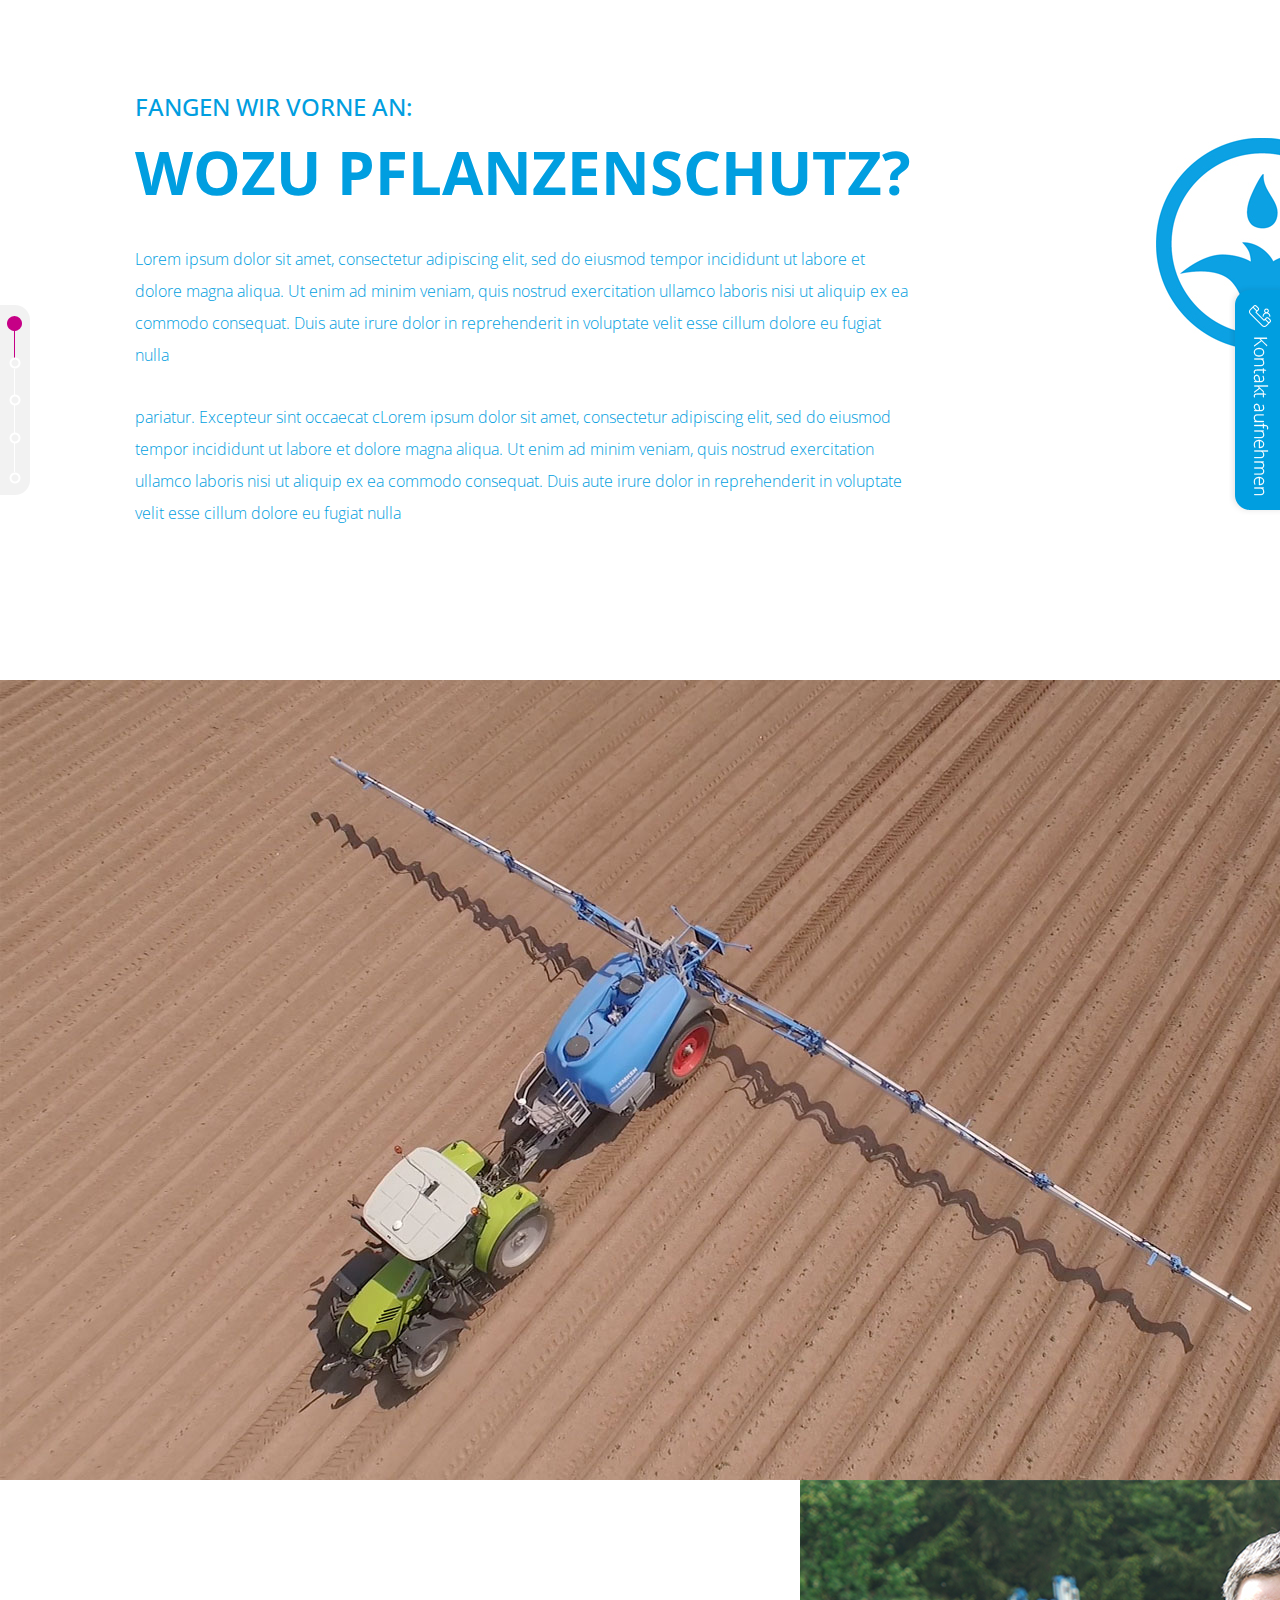
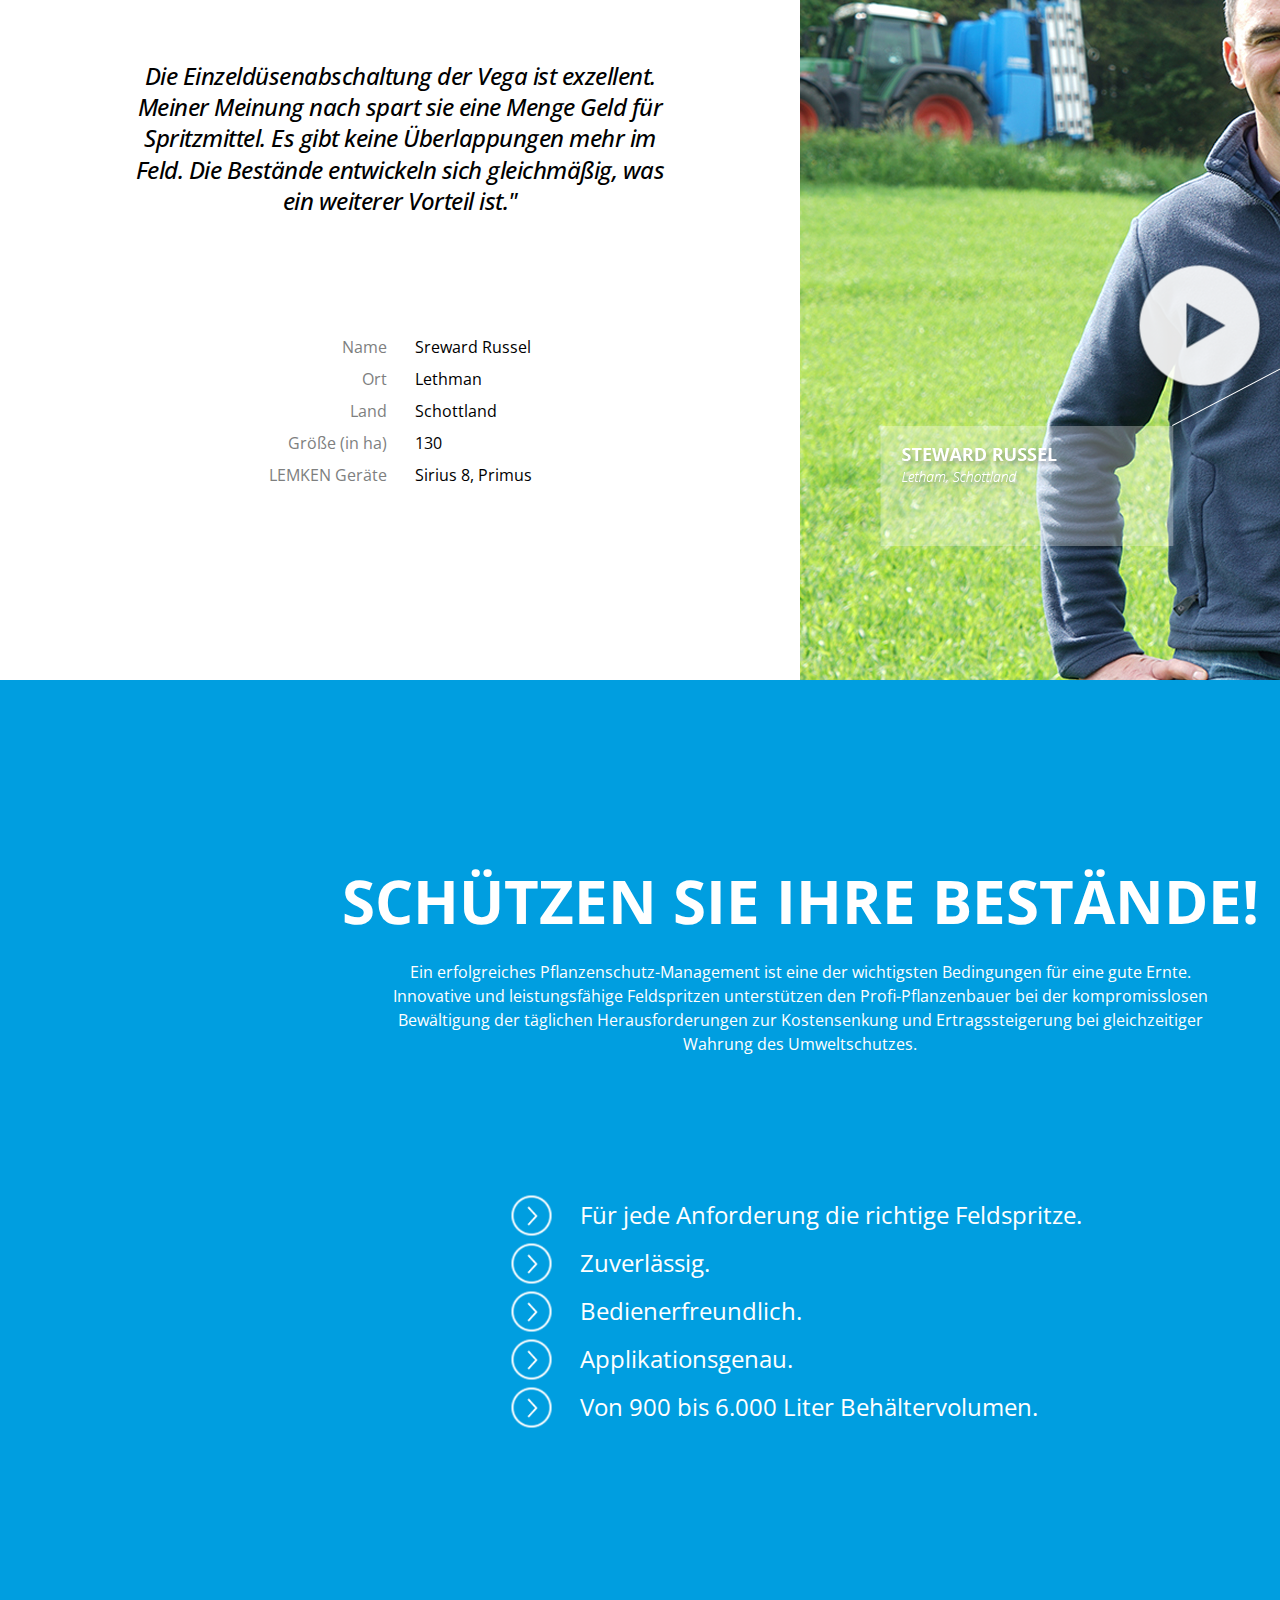
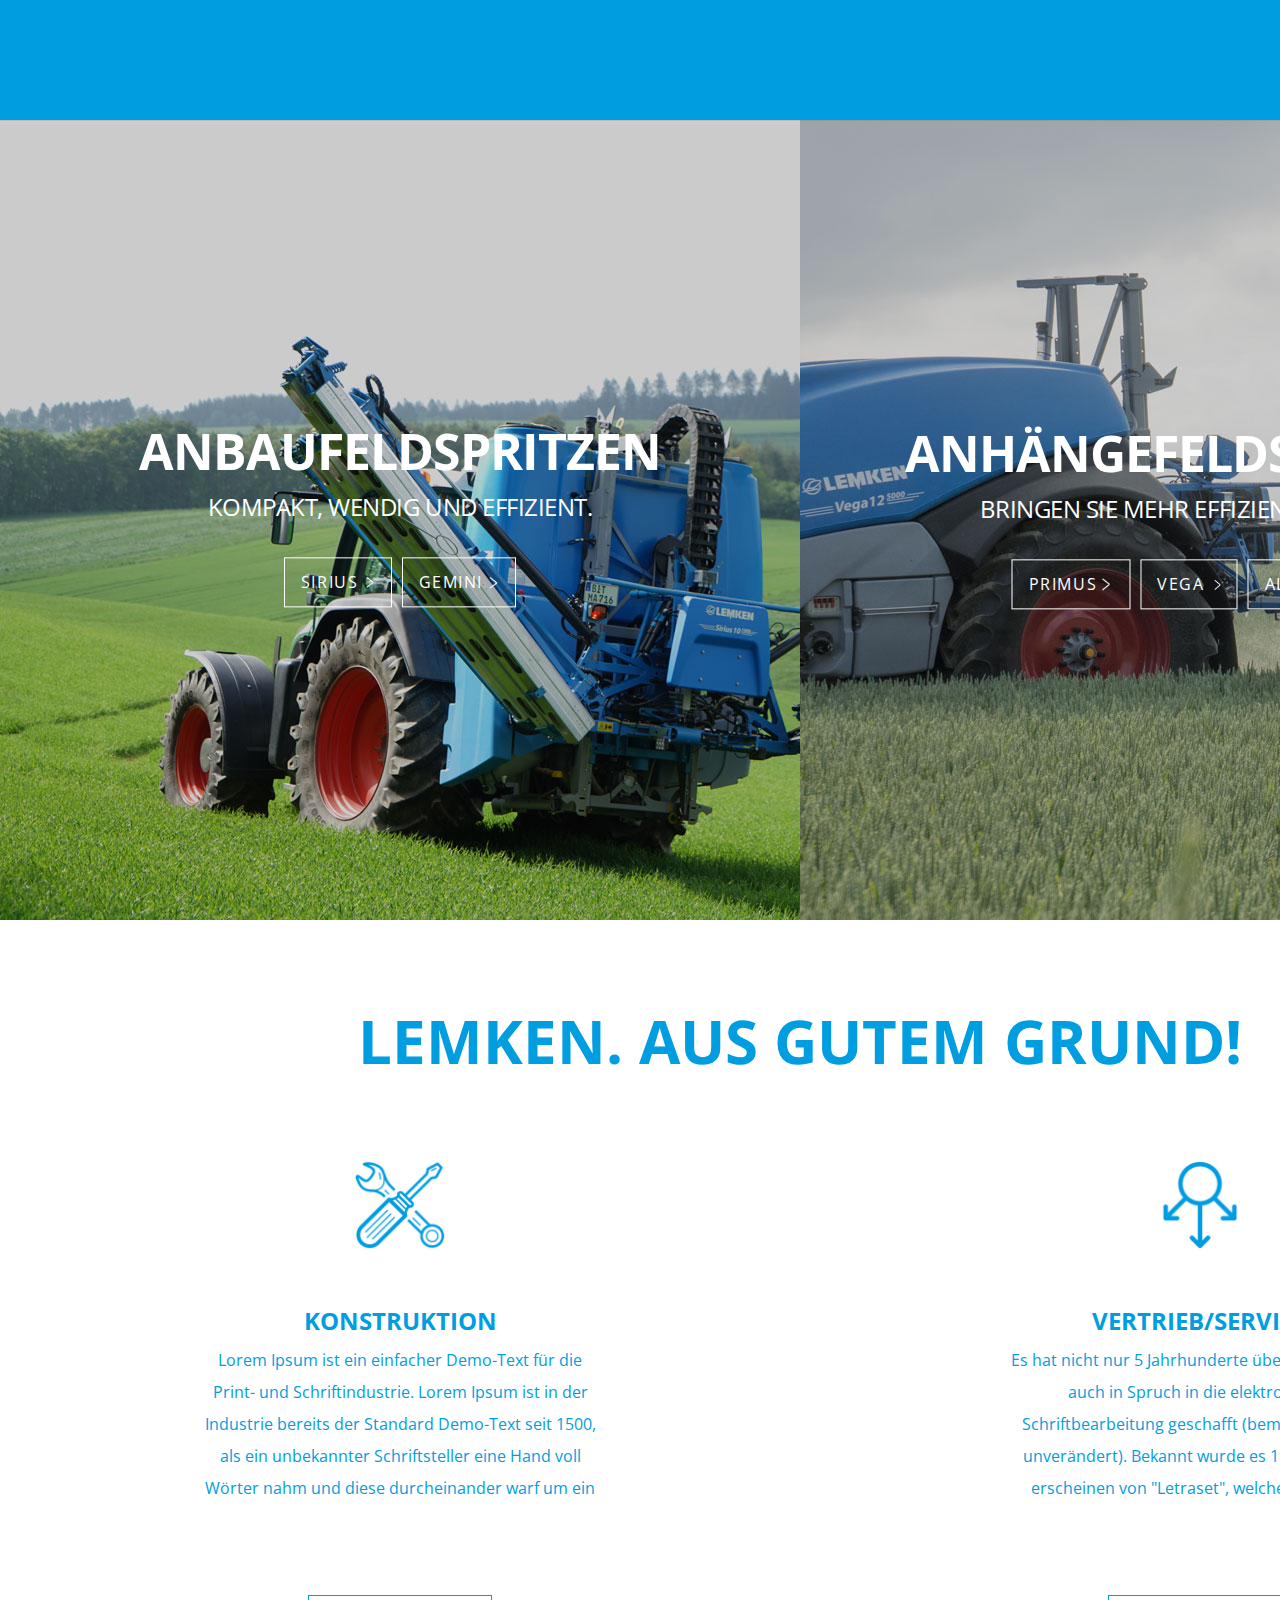
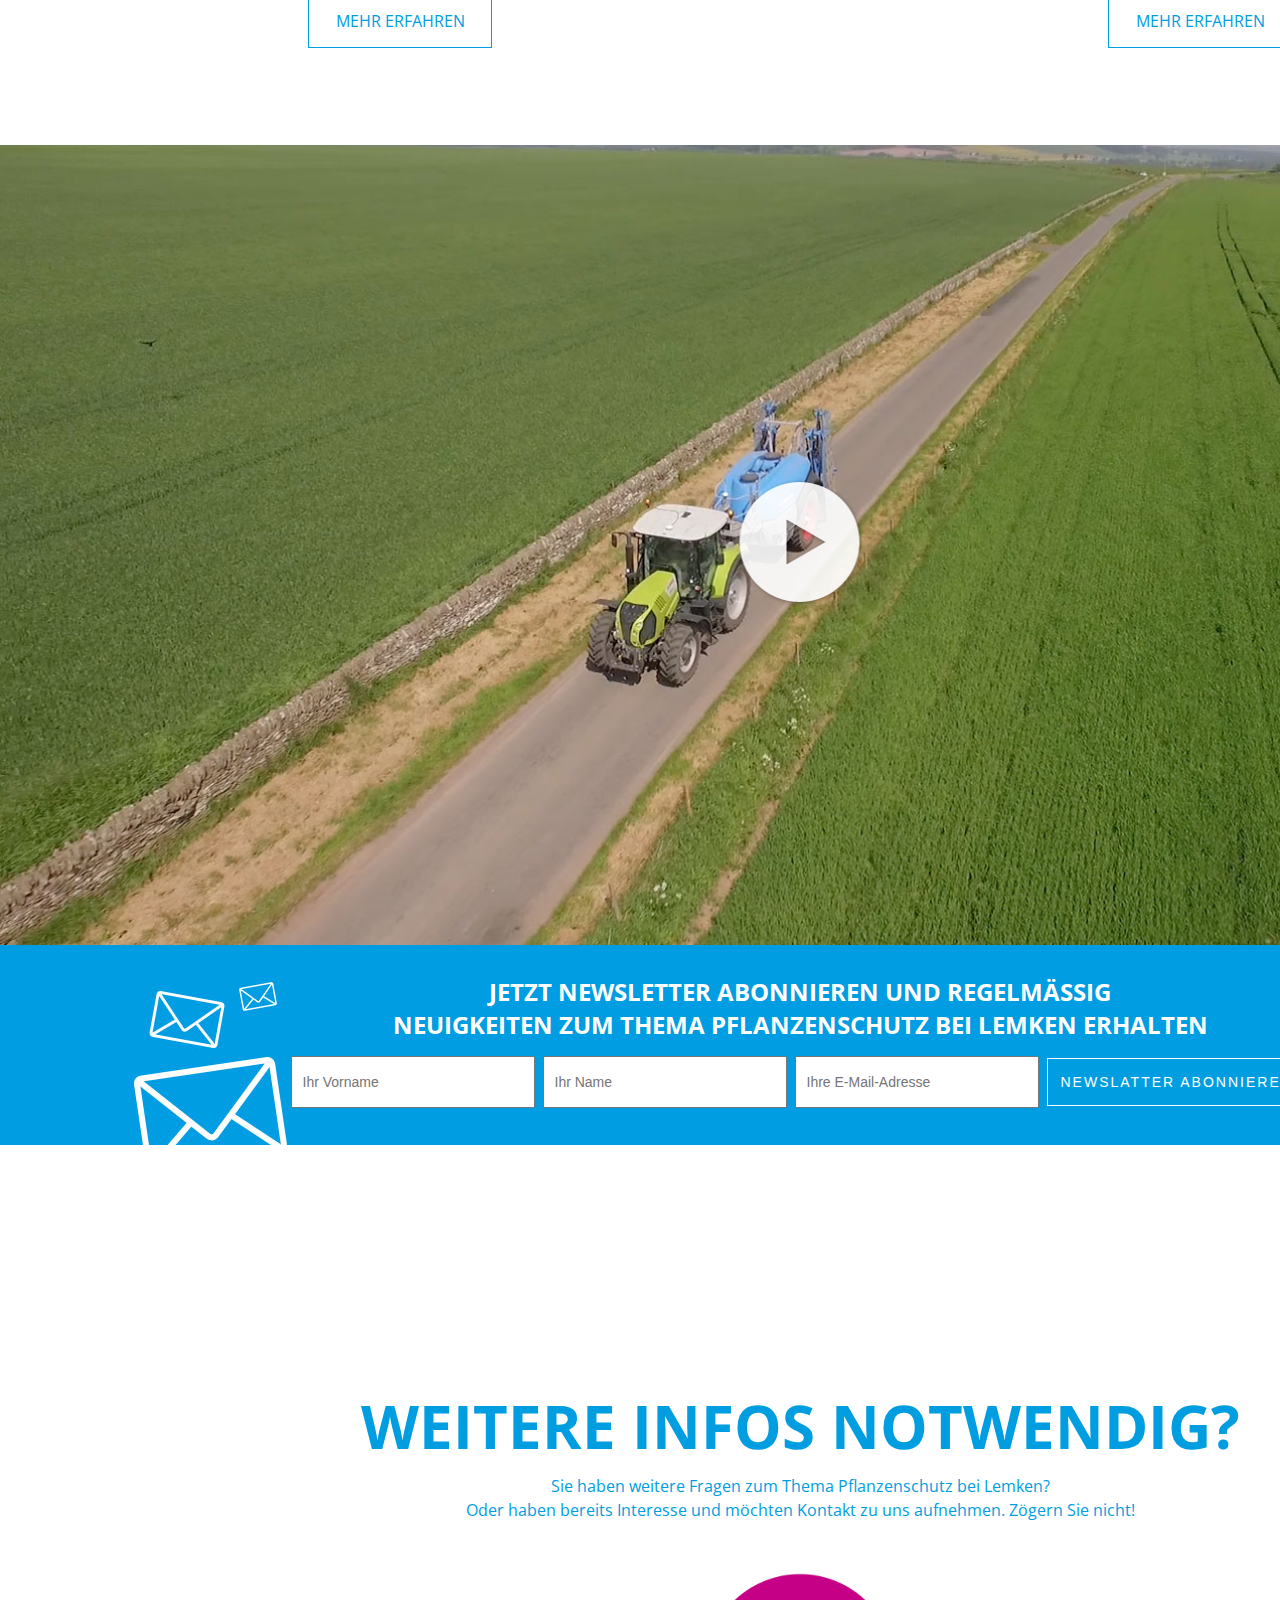
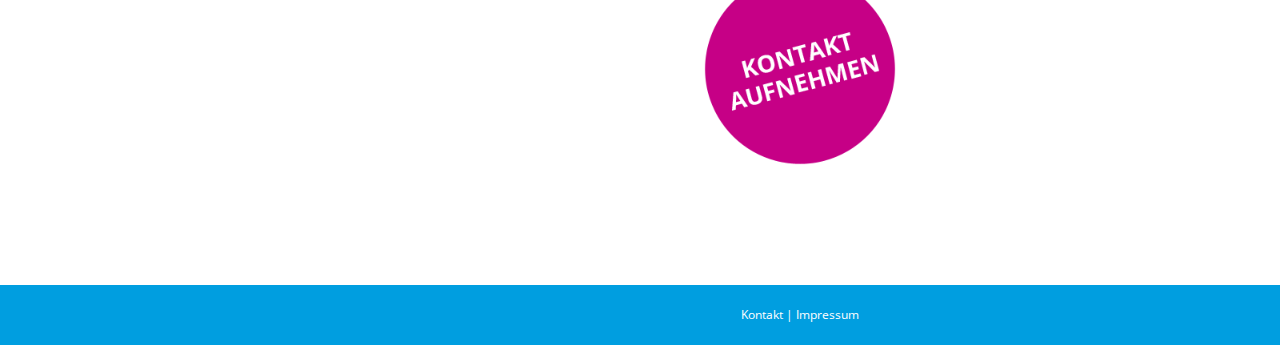
==== commit 59403228: "page_1" ====
--- a/Project/index.html
+++ b/Project/index.html
@@ -257,8 +257,8 @@
                         <div class="teaser_box_label">
                             <h2>anbaufeldspritzen</h2>
                             <h3>kompakt, wendig und effizient.</h3>
-                            <button>sirius</button>
-                            <button>gemini</button>
+                            <a href="#"> sirius</a>
+                            <a href="#">gemini</a>
                         </div>
                     </div>                  
                     <div class="teaser_right_box">
@@ -266,9 +266,9 @@
                         <div class="teaser_box_label">
                             <h2>anhängefeldspritzen</h2>
                             <h3>bringen sie mehr effizienz aufs feld</h3>
-                            <button>primus</button>
-                            <button>vega</button>
-                            <button>albatros</button>
+                            <a href="#">primus</a>
+                            <a href="#">vega</a>
+                            <a href="#">albatros</a>
                         </div>
                     </div>
                 </article>
@@ -278,16 +278,16 @@
                         <div class="teaser_block_content">
                             <img src="images/teaser_block_1.jpg" alt="icon" title="icon">
                             <h3>konstruktion</h3>
-                            <p>Lorem Ipsum ist ein einfacher Demo-Text für die Print- und Schriftindustrie. Lorem Ipsum ist in der Industrie bereits der Standard Demo-Text seit 1500, als ein unbekannter Schriftsteller eine Hand voll Wörter nahm und diese durcheinander warf um ein Musterbuch zu erstellen.</p>
-                            <button class="button"><a href="">mehr erfahren</a></button>
+                            <p>Lorem Ipsum ist ein einfacher Demo-Text für die Print- und Schriftindustrie. Lorem Ipsum ist in der Industrie bereits der Standard Demo-Text seit 1500, als ein unbekannter Schriftsteller eine Hand voll Wörter nahm und diese durcheinander warf um ein </p>
+                            <a class="button" href="#">mehr erfahren</a>
                         </div>
                     </div>
                     <div class="teaser_text_right_block">
                         <div class="teaser_block_content">
                             <img src="images/teaser_block_2.jpg" alt="icon" title="icon">
                             <h3>vertrieb/service</h3>
-                            <p>Es hat nicht nur 5 Jahrhunderte überlebt, sondern auch in Spruch in die elektronische Schriftbearbeitung geschafft (bemerke, nahezu unverändert). Bekannt wurde es 1960, mit dem erscheinen von "Letraset", welches Passagen von Lorem Ipsum enhielt</p>
-                            <button class="button"><a href="#">mehr erfahren</a></button>
+                            <p>Es hat nicht nur 5 Jahrhunderte überlebt, sondern auch in Spruch in die elektronische Schriftbearbeitung geschafft (bemerke, nahezu unverändert). Bekannt wurde es 1960, mit dem erscheinen von "Letraset", welches Passagen </p>
+                            <a class="button" href="#">mehr erfahren</a>
                         </div>
                     </div>
 
--- a/Project/css/newstyle.css
+++ b/Project/css/newstyle.css
@@ -471,7 +471,7 @@
 /* line 406, ../sass/newstyle.scss */
 section.content_center article.full_box_blue h2 {
   margin: 0px;
-  padding: 170px 0px 16px 0px;
+  padding: 180px 0px 18px 0px;
   font-size: 60px;
   /*font-weight: 800;*/
 }
@@ -492,39 +492,42 @@
   top: 50%;
   left: 50%;
   transform: translate(-50%, -50%);
-  margin-top: 11.7%;
+  margin-top: 10.5%;
 }
 /* line 425, ../sass/newstyle.scss */
 section.content_center article.full_box_blue div.list_center ul {
   /*                margin-top: 240px;*/
   line-height: 2em;
   font-size: 24px;
+  /*list-style-position: inside;*/
   /*margin-left: 21.3em;*/
   /*list-style-image: url('../images/mark_list_page_2.png');*/
 }
-/* line 431, ../sass/newstyle.scss */
+/* line 432, ../sass/newstyle.scss */
 section.content_center article.full_box_blue div.list_center ul li {
+  width: 100%;
   text-align: left;
-  padding-left: 60px;
+  padding-left: 69px;
+  margin-left: -4.5%;
   background-image: url("../images/mark_list_page_2.png");
-  background-size: 3.7%;
+  background-size: 6.9%;
   background-repeat: no-repeat;
-  background-position: 0 60%;
+  background-position: 0 55%;
 }
 
 /*SECTION CONTENT_TEASER*/
-/* line 447, ../sass/newstyle.scss */
+/* line 450, ../sass/newstyle.scss */
 .columns_teaser {
   height: 800px;
 }
 
-/* line 450, ../sass/newstyle.scss */
+/* line 453, ../sass/newstyle.scss */
 article.columns_teaser {
   overflow: hidden;
   position: relative;
 }
 
-/* line 454, ../sass/newstyle.scss */
+/* line 457, ../sass/newstyle.scss */
 .teaser_left_box, .teaser_right_box {
   display: inline-block;
   position: relative;
@@ -532,7 +535,7 @@
   width: 50%;
   float: left;
 }
-/* line 460, ../sass/newstyle.scss */
+/* line 463, ../sass/newstyle.scss */
 .teaser_left_box .teaser_box_label, .teaser_right_box .teaser_box_label {
   /*        position: absolute;
           top: 31.5%;
@@ -542,24 +545,26 @@
   left: 50%;
   transform: translate(-50%, -50%);
   color: #ffffff;
-  text-align: center;
-}
-/* line 468, ../sass/newstyle.scss */
+  margin-top: -5.3%;
+  text-align: center;
+}
+/* line 471, ../sass/newstyle.scss */
 .teaser_left_box .teaser_box_label h2, .teaser_right_box .teaser_box_label h2 {
   font-size: 50px;
   font-weight: 700;
   letter-spacing: -0.02em;
   margin-bottom: 0;
 }
-/* line 474, ../sass/newstyle.scss */
+/* line 477, ../sass/newstyle.scss */
 .teaser_left_box .teaser_box_label h3, .teaser_right_box .teaser_box_label h3 {
   font-size: 24px;
   font-weight: 400;
   letter-spacing: -0.02em;
   margin-top: 0.2em;
-}
-/* line 480, ../sass/newstyle.scss */
-.teaser_left_box .teaser_box_label button, .teaser_right_box .teaser_box_label button {
+  margin-bottom: 2em;
+}
+/* line 484, ../sass/newstyle.scss */
+.teaser_left_box .teaser_box_label a, .teaser_right_box .teaser_box_label a {
   font-family: "Open Sans", sans-serif;
   background-color: transparent;
   border: 1px solid #ffffff;
@@ -576,7 +581,7 @@
   background-repeat: no-repeat;
 }
 
-/* line 501, ../sass/newstyle.scss */
+/* line 505, ../sass/newstyle.scss */
 section.teaser div.teaser_left_box img, section.teaser div.teaser_right_box img {
   position: relative;
   left: -120px;
@@ -585,12 +590,12 @@
 }
 
 /*article columns_teaser_text*/
-/* line 511, ../sass/newstyle.scss */
+/* line 515, ../sass/newstyle.scss */
 article.columns_teaser_text {
   height: 825px;
   overflow: hidden;
 }
-/* line 514, ../sass/newstyle.scss */
+/* line 518, ../sass/newstyle.scss */
 article.columns_teaser_text .teaser_text_left_block, article.columns_teaser_text .teaser_text_right_block {
   display: inline-block;
   background-color: #ffffff;
@@ -600,72 +605,79 @@
   width: 50%;
   float: left;
 }
-/* line 523, ../sass/newstyle.scss */
+/* line 527, ../sass/newstyle.scss */
 article.columns_teaser_text h2 {
   color: #009ee0;
   text-align: center;
   font-size: 60px;
-}
-/* line 528, ../sass/newstyle.scss */
+  padding-top: 0.5em;
+  padding-bottom: 0.4em;
+}
+/* line 534, ../sass/newstyle.scss */
 article.columns_teaser_text div.teaser_block_content {
-  margin: 20px 180px;
-}
-/* line 530, ../sass/newstyle.scss */
+  margin: 0px 180px;
+}
+/* line 536, ../sass/newstyle.scss */
 article.columns_teaser_text div.teaser_block_content img {
-  height: 100px;
-}
-/* line 533, ../sass/newstyle.scss */
+  height: 98px;
+}
+/* line 539, ../sass/newstyle.scss */
 article.columns_teaser_text div.teaser_block_content h3, article.columns_teaser_text div.teaser_block_content p, article.columns_teaser_text div.teaser_block_content button, article.columns_teaser_text div.teaser_block_content a {
   margin-left: 0px;
   margin-right: 0px;
   color: #009ee0;
 }
-/* line 538, ../sass/newstyle.scss */
+/* line 544, ../sass/newstyle.scss */
 article.columns_teaser_text div.teaser_block_content h3 {
   font-size: 24px;
-}
-/* line 541, ../sass/newstyle.scss */
+  padding-top: 0.9em;
+  margin-bottom: 0.3em;
+}
+/* line 549, ../sass/newstyle.scss */
 article.columns_teaser_text div.teaser_block_content p {
-  height: 200px;
-  overflow: hidden;
-  font-size: 16px;
-}
-/* line 547, ../sass/newstyle.scss */
-article.columns_teaser_text button {
+  height: 12.5em;
+  width: 90%;
+  overflow: hidden;
+  font-size: 16px;
+  margin: 0 auto 2.8em;
+}
+/* line 557, ../sass/newstyle.scss */
+article.columns_teaser_text div.teaser_block_content a {
   background-color: #ffffff;
   text-align: center;
   border: 1px solid #009ee0;
-  line-height: 2em;
+  line-height: 4em;
   margin: 60px 0px;
+  padding: 0.9em 1.65em;
   font-size: 16px;
   text-transform: uppercase;
 }
 
-/* line 558, ../sass/newstyle.scss */
+/* line 571, ../sass/newstyle.scss */
 section.content_bottom .full_box_video_3 {
   position: relative;
   max-height: 800px;
   overflow: hidden;
 }
-/* line 562, ../sass/newstyle.scss */
+/* line 575, ../sass/newstyle.scss */
 section.content_bottom .full_box_video_3 img#video_3 {
   height: 805px;
 }
-/* line 565, ../sass/newstyle.scss */
+/* line 578, ../sass/newstyle.scss */
 section.content_bottom .full_box_video_3 .video_button {
   position: absolute;
   top: 50%;
   left: 50%;
   transform: translate(-50%, -50%);
 }
-/* line 567, ../sass/newstyle.scss */
+/* line 580, ../sass/newstyle.scss */
 section.content_bottom .full_box_video_3 .video_button img {
   /*              position: absolute;
                   bottom: 315px;
-                  left: 750px;
+                 left: 750px;
                   z-index: 1000;*/
 }
-/* line 576, ../sass/newstyle.scss */
+/* line 589, ../sass/newstyle.scss */
 section.content_bottom .newsletter_modul .mail_box {
   background-image: url("../images/Newsletter_background.jpg");
   background-color: #009ee0;
@@ -674,7 +686,7 @@
   background-repeat: no-repeat;
   height: 200px;
 }
-/* line 583, ../sass/newstyle.scss */
+/* line 596, ../sass/newstyle.scss */
 section.content_bottom .newsletter_modul .mail_box h3 {
   font-size: 24px;
   font-weight: bold;
@@ -683,25 +695,25 @@
   margin: 0px;
   padding: 30px 0px 0px 0px;
 }
-/* line 591, ../sass/newstyle.scss */
+/* line 604, ../sass/newstyle.scss */
 section.content_bottom .newsletter_modul .mail_box form {
   padding: 15px 0px 30px 0px;
   text-align: center;
 }
-/* line 594, ../sass/newstyle.scss */
+/* line 607, ../sass/newstyle.scss */
 section.content_bottom .newsletter_modul .mail_box form input {
   line-height: 46px;
   vertical-align: central;
   margin: 0px 2px;
   padding: 1px 10px;
 }
-/* line 600, ../sass/newstyle.scss */
+/* line 613, ../sass/newstyle.scss */
 section.content_bottom .newsletter_modul .mail_box form input[type="text"] {
   width: 220px;
   font-size: 14px;
   color: #009ee0;
 }
-/* line 605, ../sass/newstyle.scss */
+/* line 618, ../sass/newstyle.scss */
 section.content_bottom .newsletter_modul .mail_box form input[type="submit"] {
   width: 263px;
   background-image: url("../images/arrow_form.png");
@@ -720,52 +732,52 @@
   padding-left: 13px;
   cursor: pointer;
 }
-/* line 626, ../sass/newstyle.scss */
+/* line 639, ../sass/newstyle.scss */
 section.content_bottom .content_bottom_text {
   height: 740px;
   background-color: #ffffff;
   color: #009ee0;
   text-align: center;
 }
-/* line 631, ../sass/newstyle.scss */
+/* line 644, ../sass/newstyle.scss */
 section.content_bottom .content_bottom_text h2 {
   font-size: 60px;
   /*font-weight: bolder;*/
   margin: 0px 0px 0px 0px;
   padding-top: 240px;
 }
-/* line 637, ../sass/newstyle.scss */
+/* line 650, ../sass/newstyle.scss */
 section.content_bottom .content_bottom_text p {
   font-size: 16px;
   line-height: 24px;
   margin-top: 7px;
 }
-/* line 642, ../sass/newstyle.scss */
+/* line 655, ../sass/newstyle.scss */
 section.content_bottom .content_bottom_text .bottom_teaser {
   margin-top: 47px;
 }
-/* line 644, ../sass/newstyle.scss */
+/* line 657, ../sass/newstyle.scss */
 section.content_bottom .content_bottom_text .bottom_teaser img {
   width: 12.5%;
 }
-/* line 648, ../sass/newstyle.scss */
+/* line 661, ../sass/newstyle.scss */
 section.content_bottom .content_bottom_text .top-link {
   text-align: right;
   margin-top: 10px;
 }
-/* line 651, ../sass/newstyle.scss */
+/* line 664, ../sass/newstyle.scss */
 section.content_bottom .content_bottom_text .top-link img {
   width: 4%;
   margin-right: 30px;
 }
 
 /*FOOTER*/
-/* line 661, ../sass/newstyle.scss */
+/* line 674, ../sass/newstyle.scss */
 footer {
   background-color: #009ee0;
   clear: right;
 }
-/* line 664, ../sass/newstyle.scss */
+/* line 677, ../sass/newstyle.scss */
 footer p {
   color: #ffffff;
   font-size: 12px;
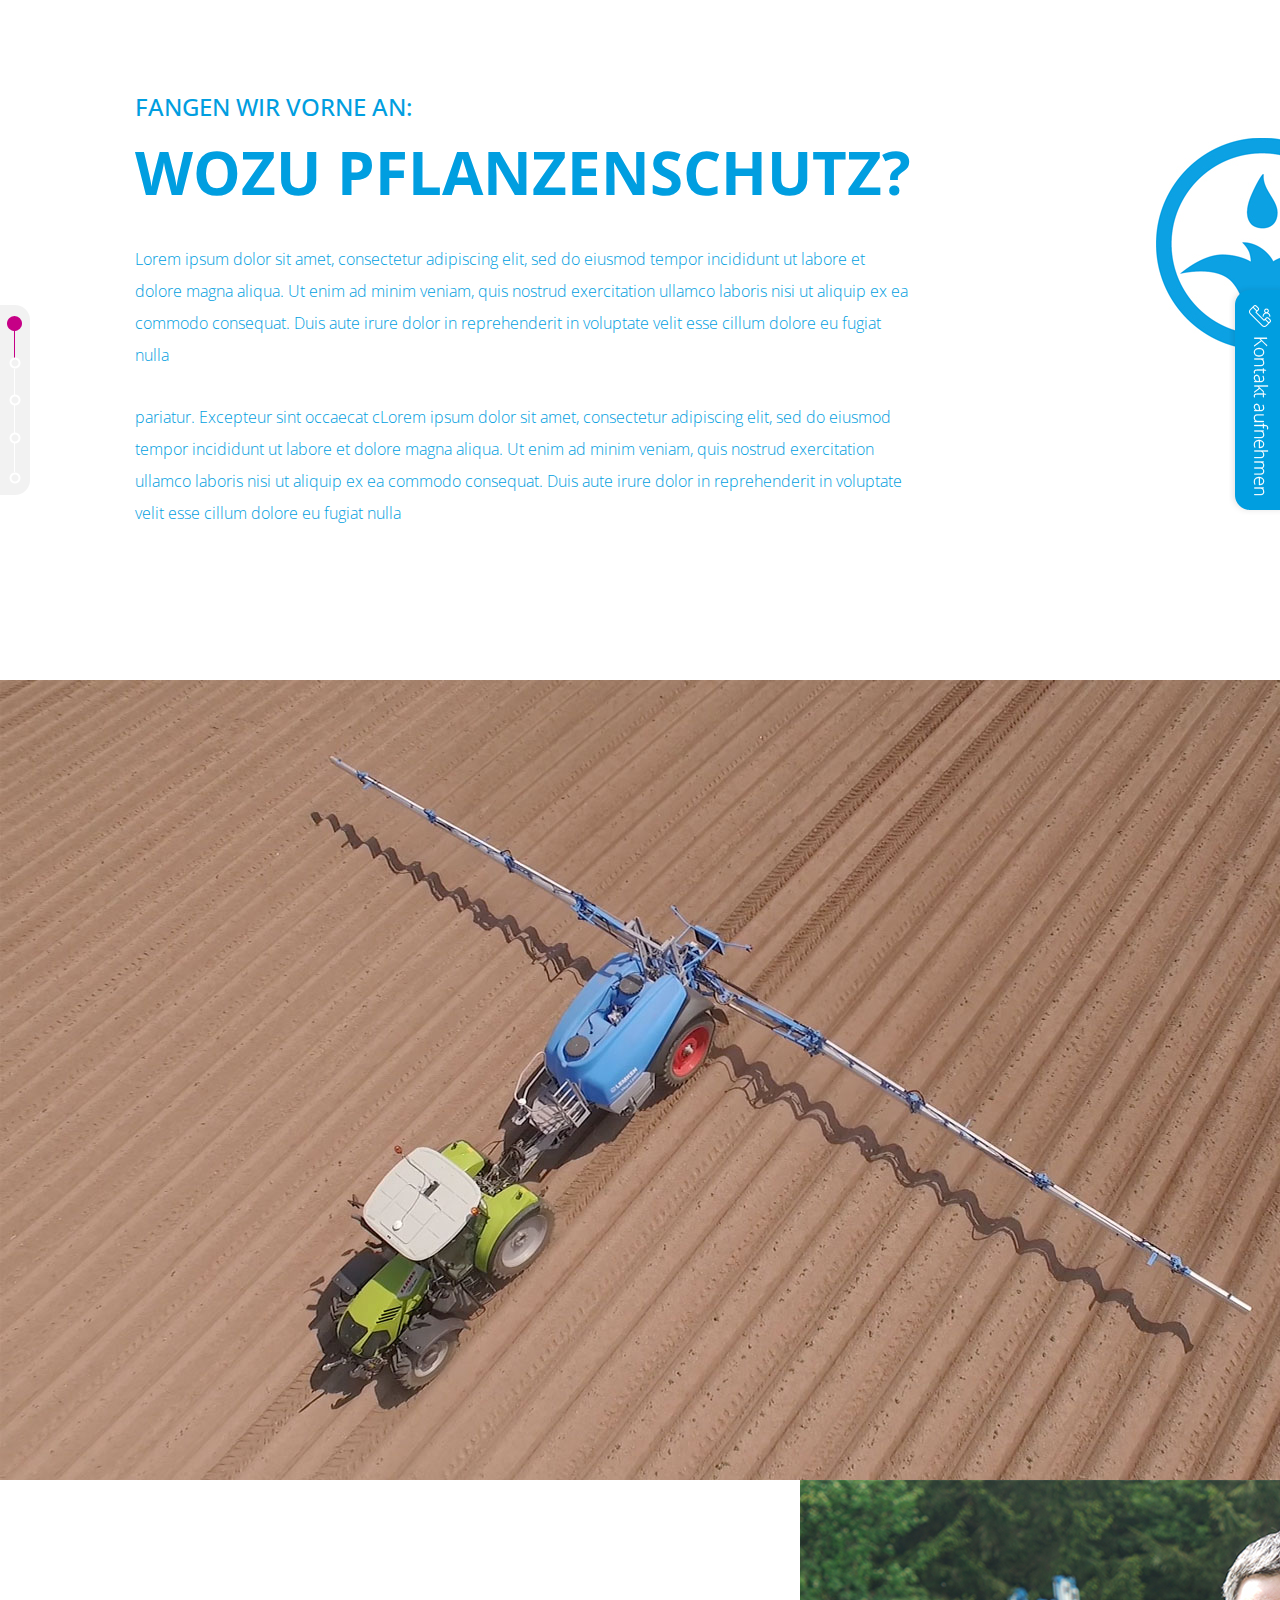
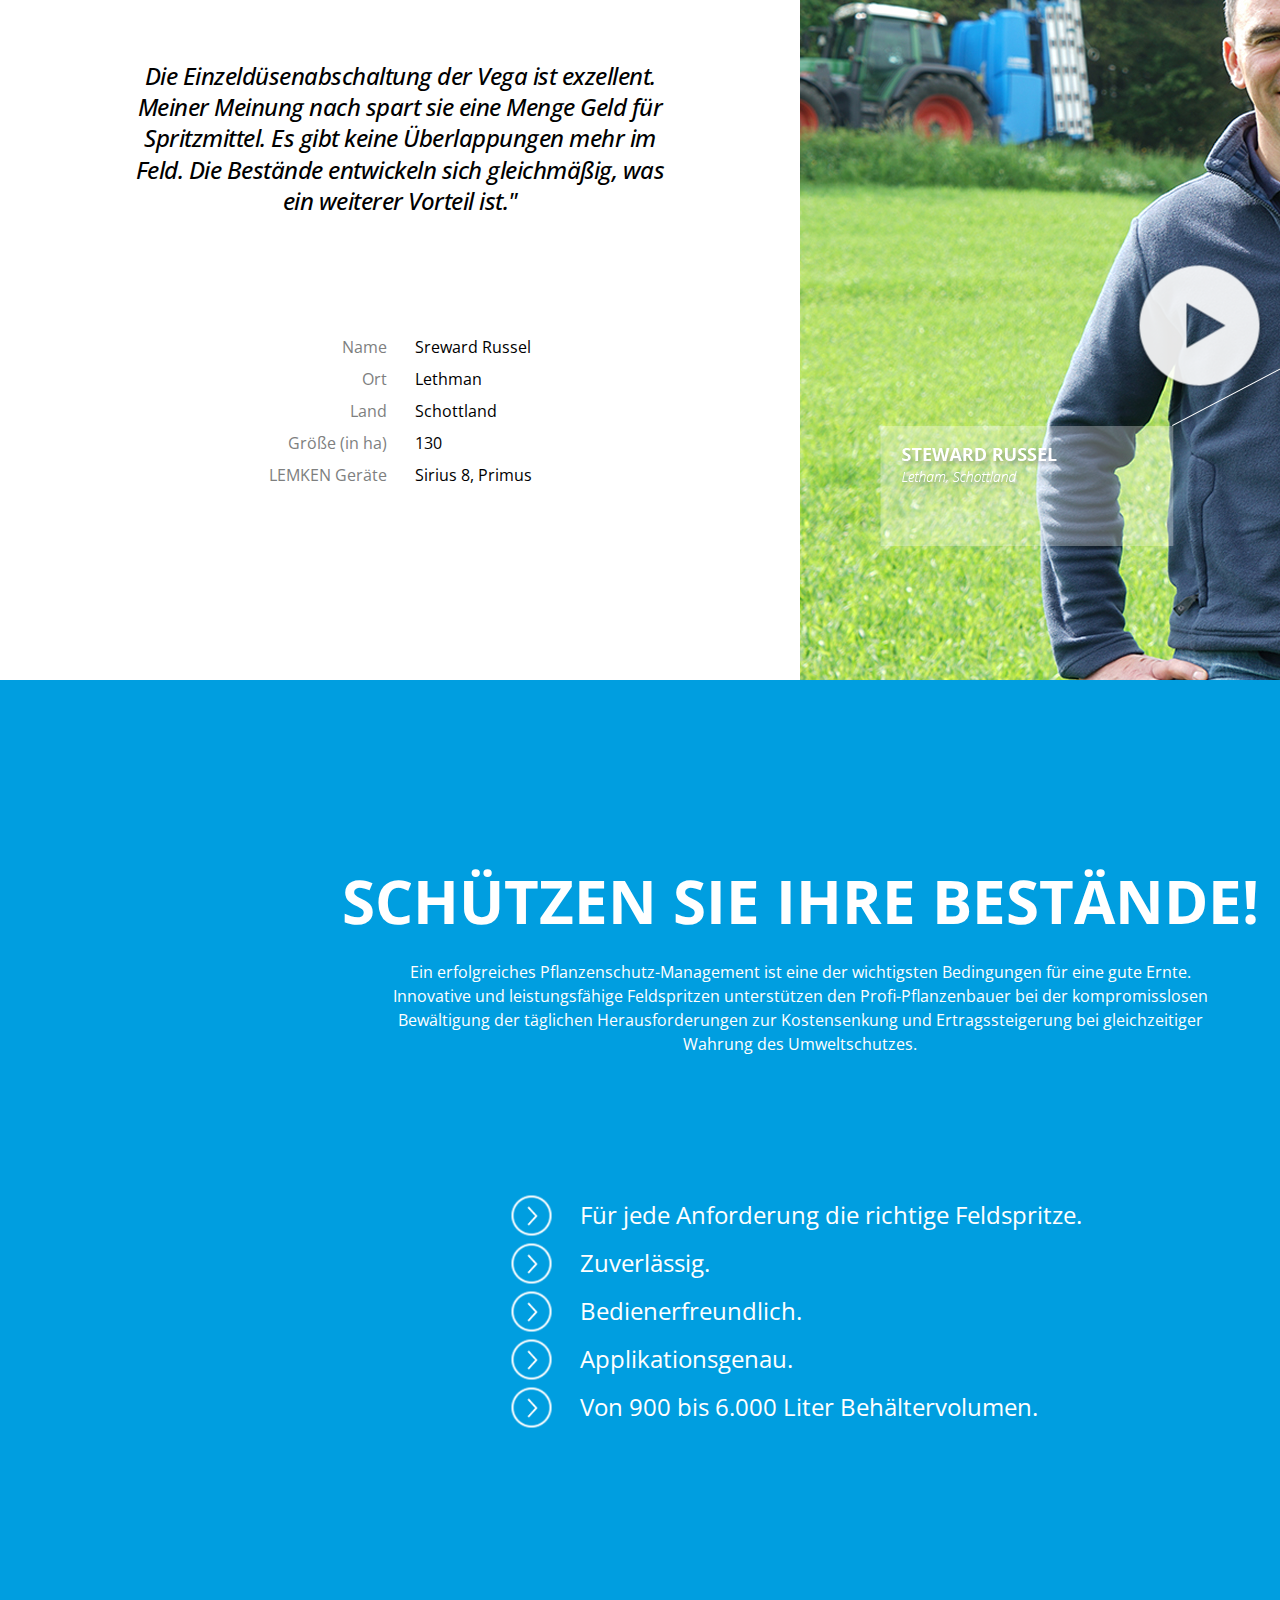
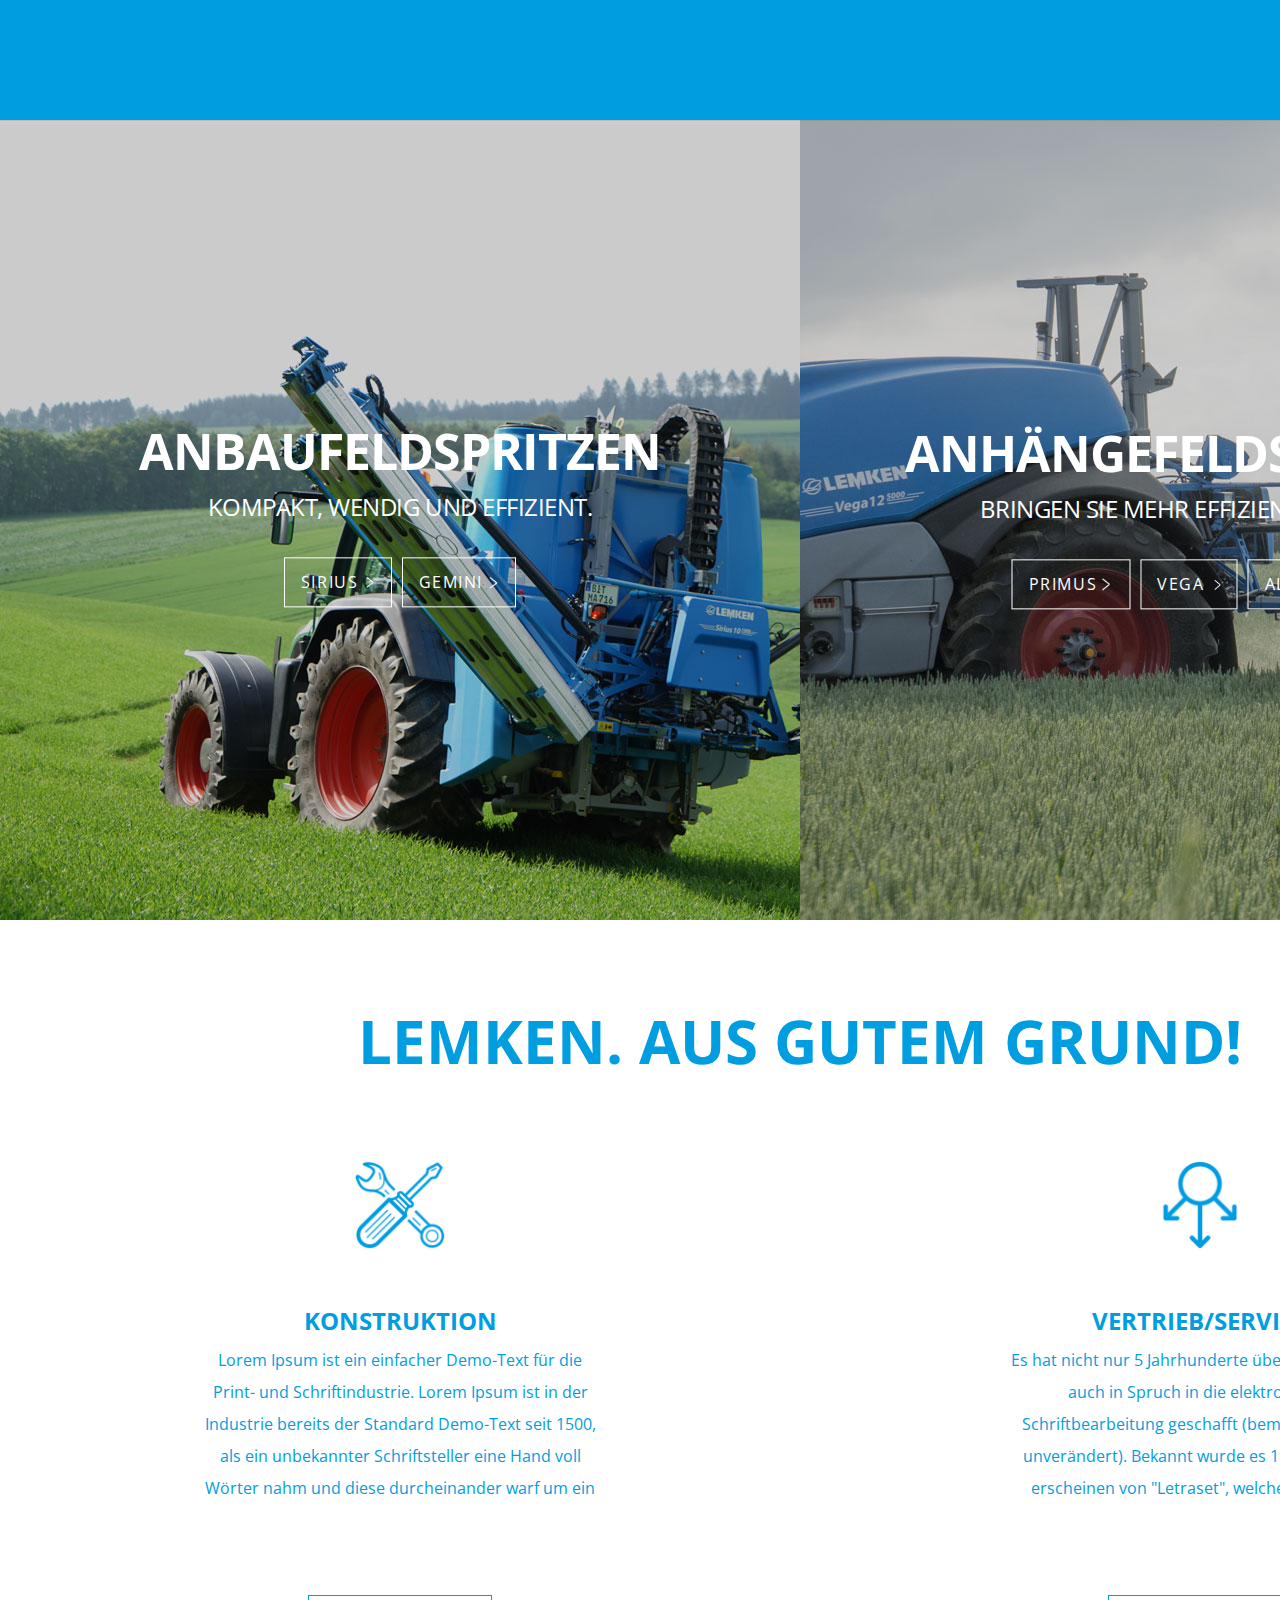
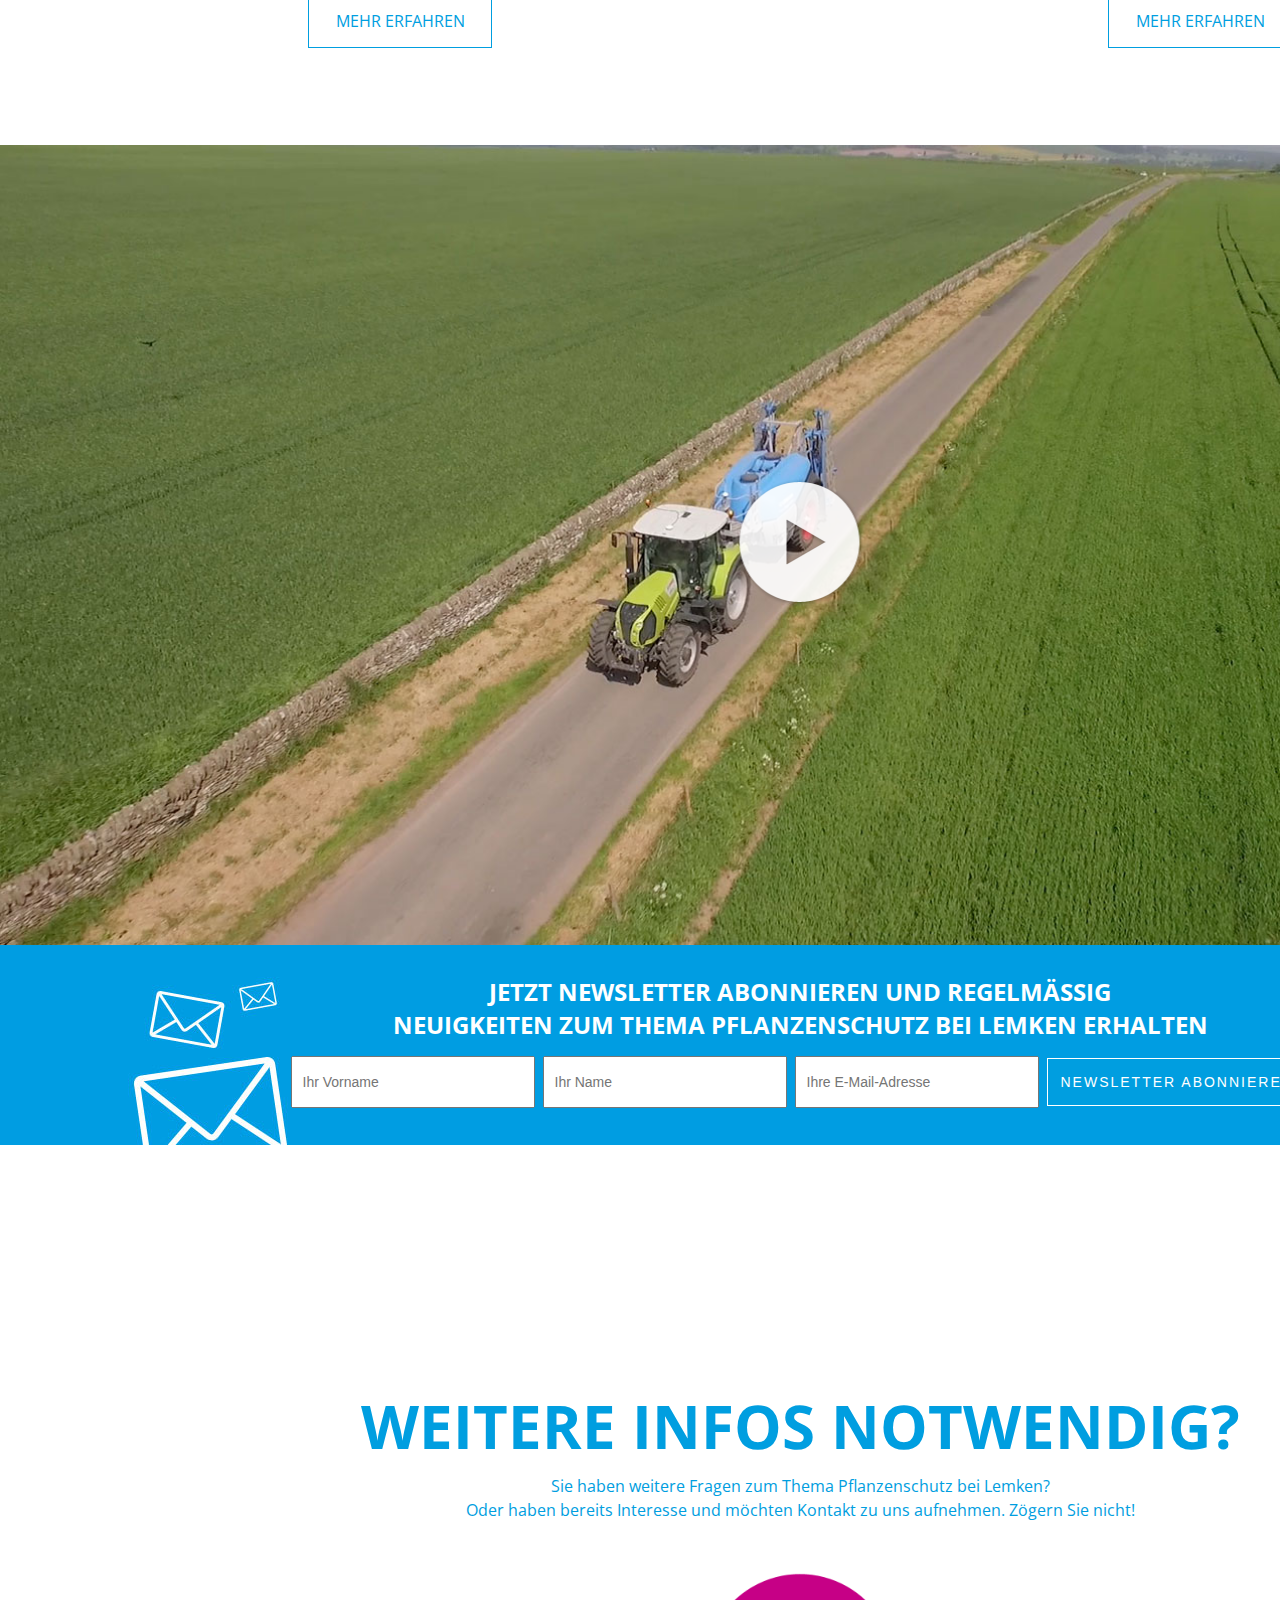
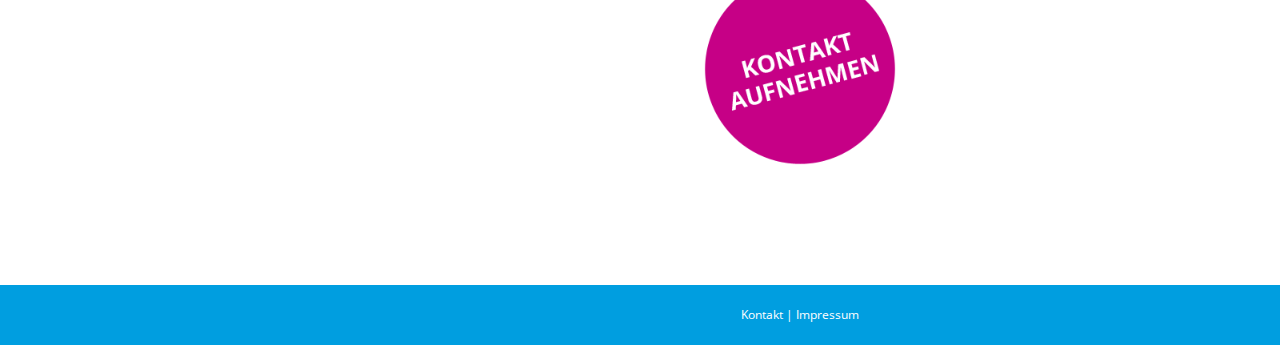
==== commit 64ff56a9: "Little correcture" ====
--- a/Project/index.html
+++ b/Project/index.html
@@ -233,21 +233,19 @@
                 </div>
             </section>
             <section class="content_center">
-
-                <article class="full_box_blue">	
-                    
-                        <h2>schützen sie ihre bestände!</h2>
-                        <p>Ein erfolgreiches Pflanzenschutz-Management ist eine der wichtigsten Bedingungen für eine gute Ernte. Innovative und leistungsfähige Feldspritzen unterstützen den Profi-Pflanzenbauer bei der kompromisslosen Bewältigung der täglichen Herausforderungen zur Kostensenkung und Ertragssteigerung bei gleichzeitiger Wahrung des Umweltschutzes.</p>
-                        <div class="list_center">
-                            <ul class="mark">
-                                <li class="mark">Für jede Anforderung die richtige Feldspritze.</li>
-                                <li class="mark">Zuverlässig.</li>
-                                <li class="mark">Bedienerfreundlich.</li>
-                                <li class="mark">Applikationsgenau.</li>
-                                <li class="mark">Von 900 bis 6.000 Liter Behältervolumen.</li>
-                            </ul>
-                        </div> 
-                    
+                <article class="full_box_blue">	                    
+                    <h2>schützen sie ihre bestände!</h2>
+                    <p>Ein erfolgreiches Pflanzenschutz-Management ist eine der wichtigsten Bedingungen für eine gute Ernte. Innovative und leistungsfähige Feldspritzen unterstützen den Profi-Pflanzenbauer bei der kompromisslosen Bewältigung der täglichen Herausforderungen zur Kostensenkung und Ertragssteigerung bei gleichzeitiger Wahrung des Umweltschutzes.</p>
+                    <div class="list_center">
+                        <ul class="mark">
+                            <li class="mark">Für jede Anforderung die richtige Feldspritze.</li>
+                            <li class="mark">Zuverlässig.</li>
+                            <li class="mark">Bedienerfreundlich.</li>
+                            <li class="mark">Applikationsgenau.</li>
+                            <li class="mark">Von 900 bis 6.000 Liter Behältervolumen.</li>
+                        </ul>
+                    </div> 
+
                 </article>	
             </section>
             <section class="teaser">
@@ -308,7 +306,7 @@
                             <input type="text" placeholder="Ihr Vorname" name="vorname">
                             <input type="text" placeholder="Ihr Name" name="name">
                             <input type="text" placeholder="Ihre E-Mail-Adresse" name="mail">
-                            <input type="submit" value="newslatter abonnieren">
+                            <input type="submit" value="newsletter abonnieren">
                         </form>
                     </div>
                     <div class="content_bottom_text">
--- a/Project/css/newstyle.css
+++ b/Project/css/newstyle.css
@@ -218,7 +218,7 @@
 }
 /* line 185, ../sass/newstyle.scss */
 .top_teaser a img {
-  height: 75%;
+  width: 75%;
 }
 
 /* line 190, ../sass/newstyle.scss */
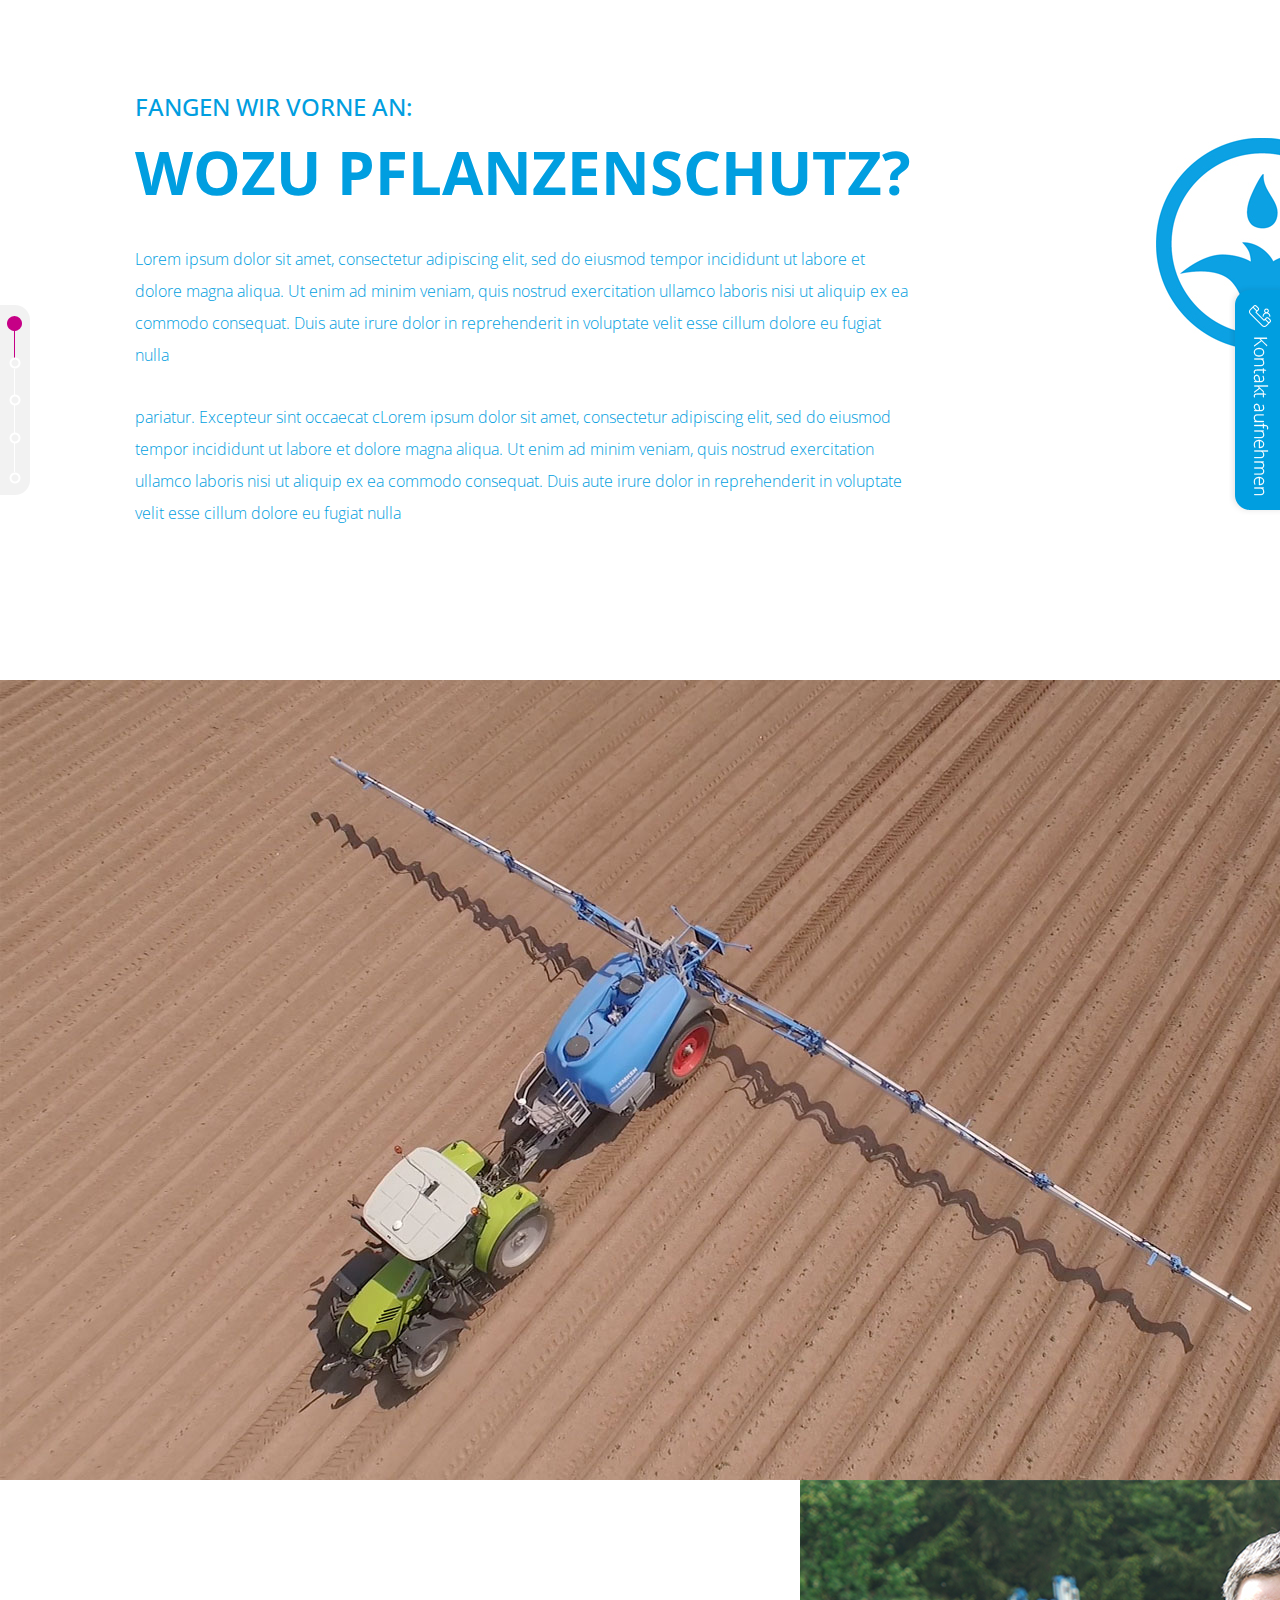
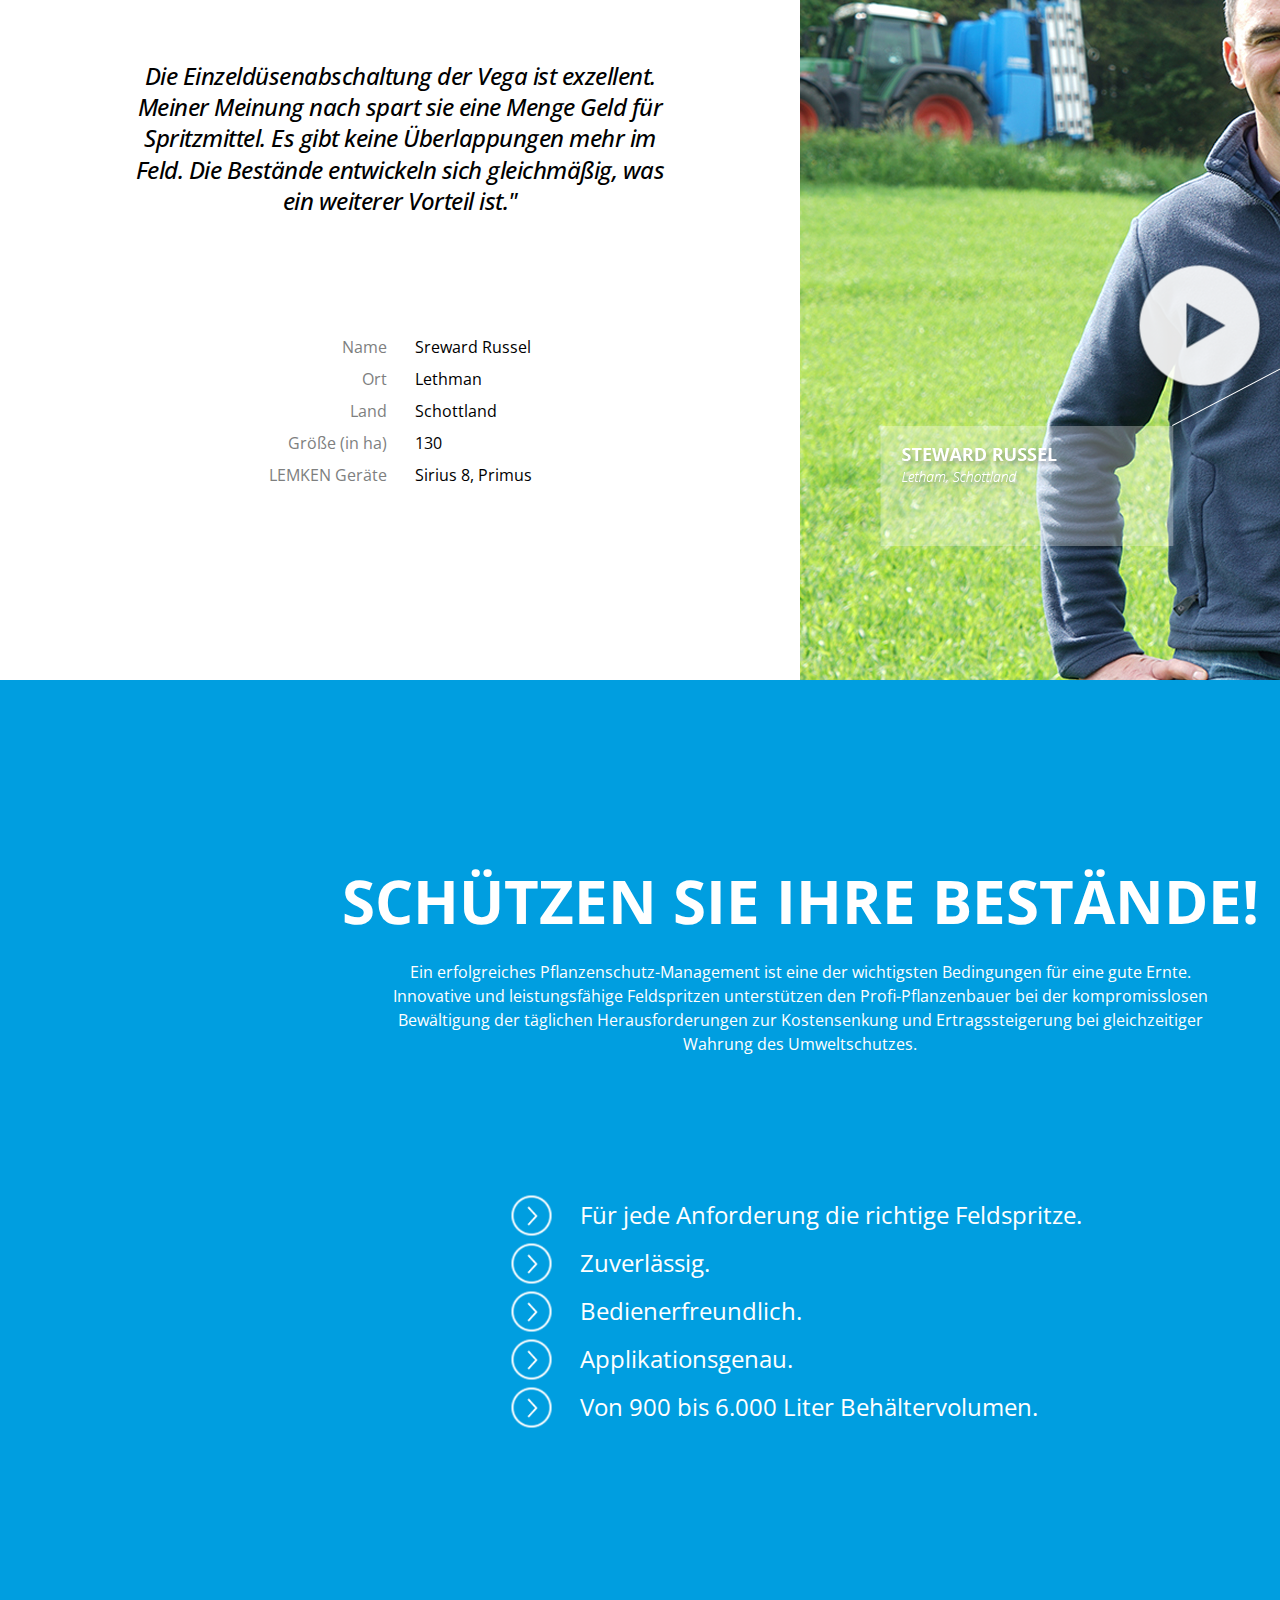
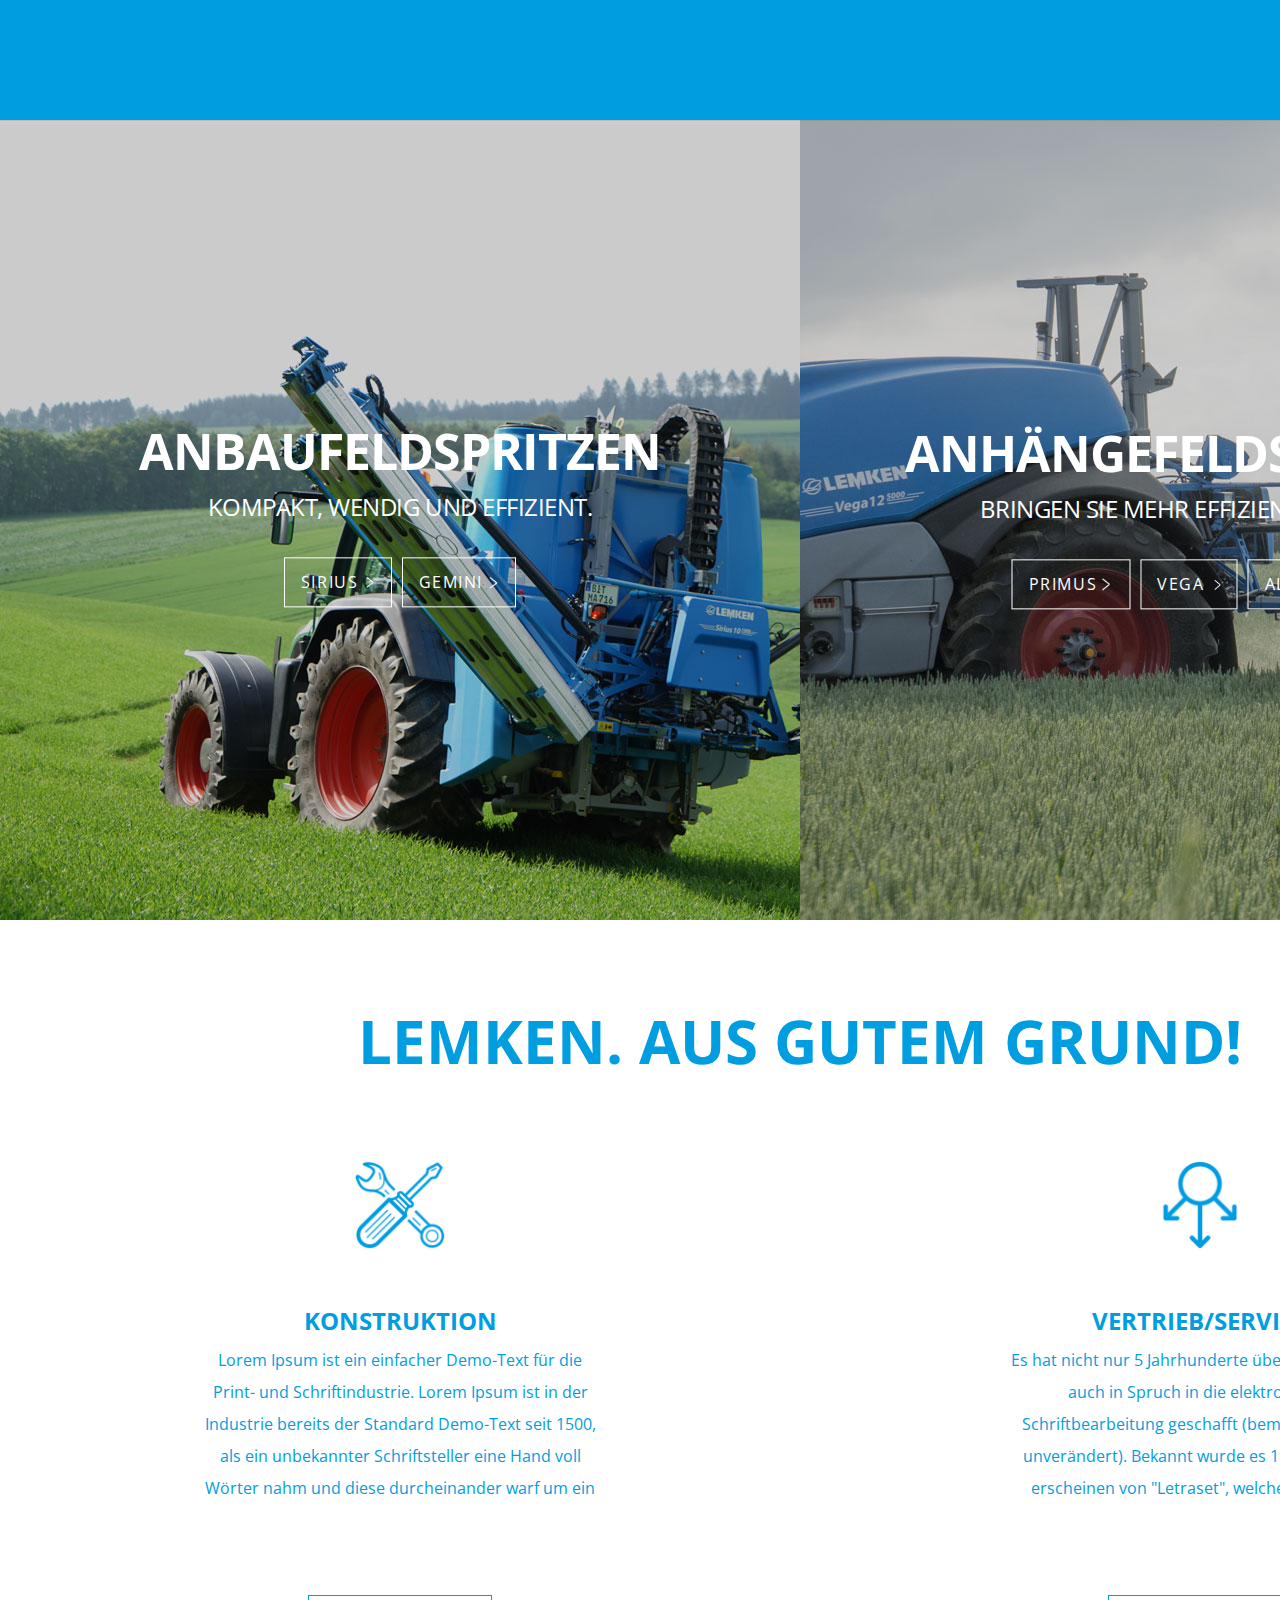
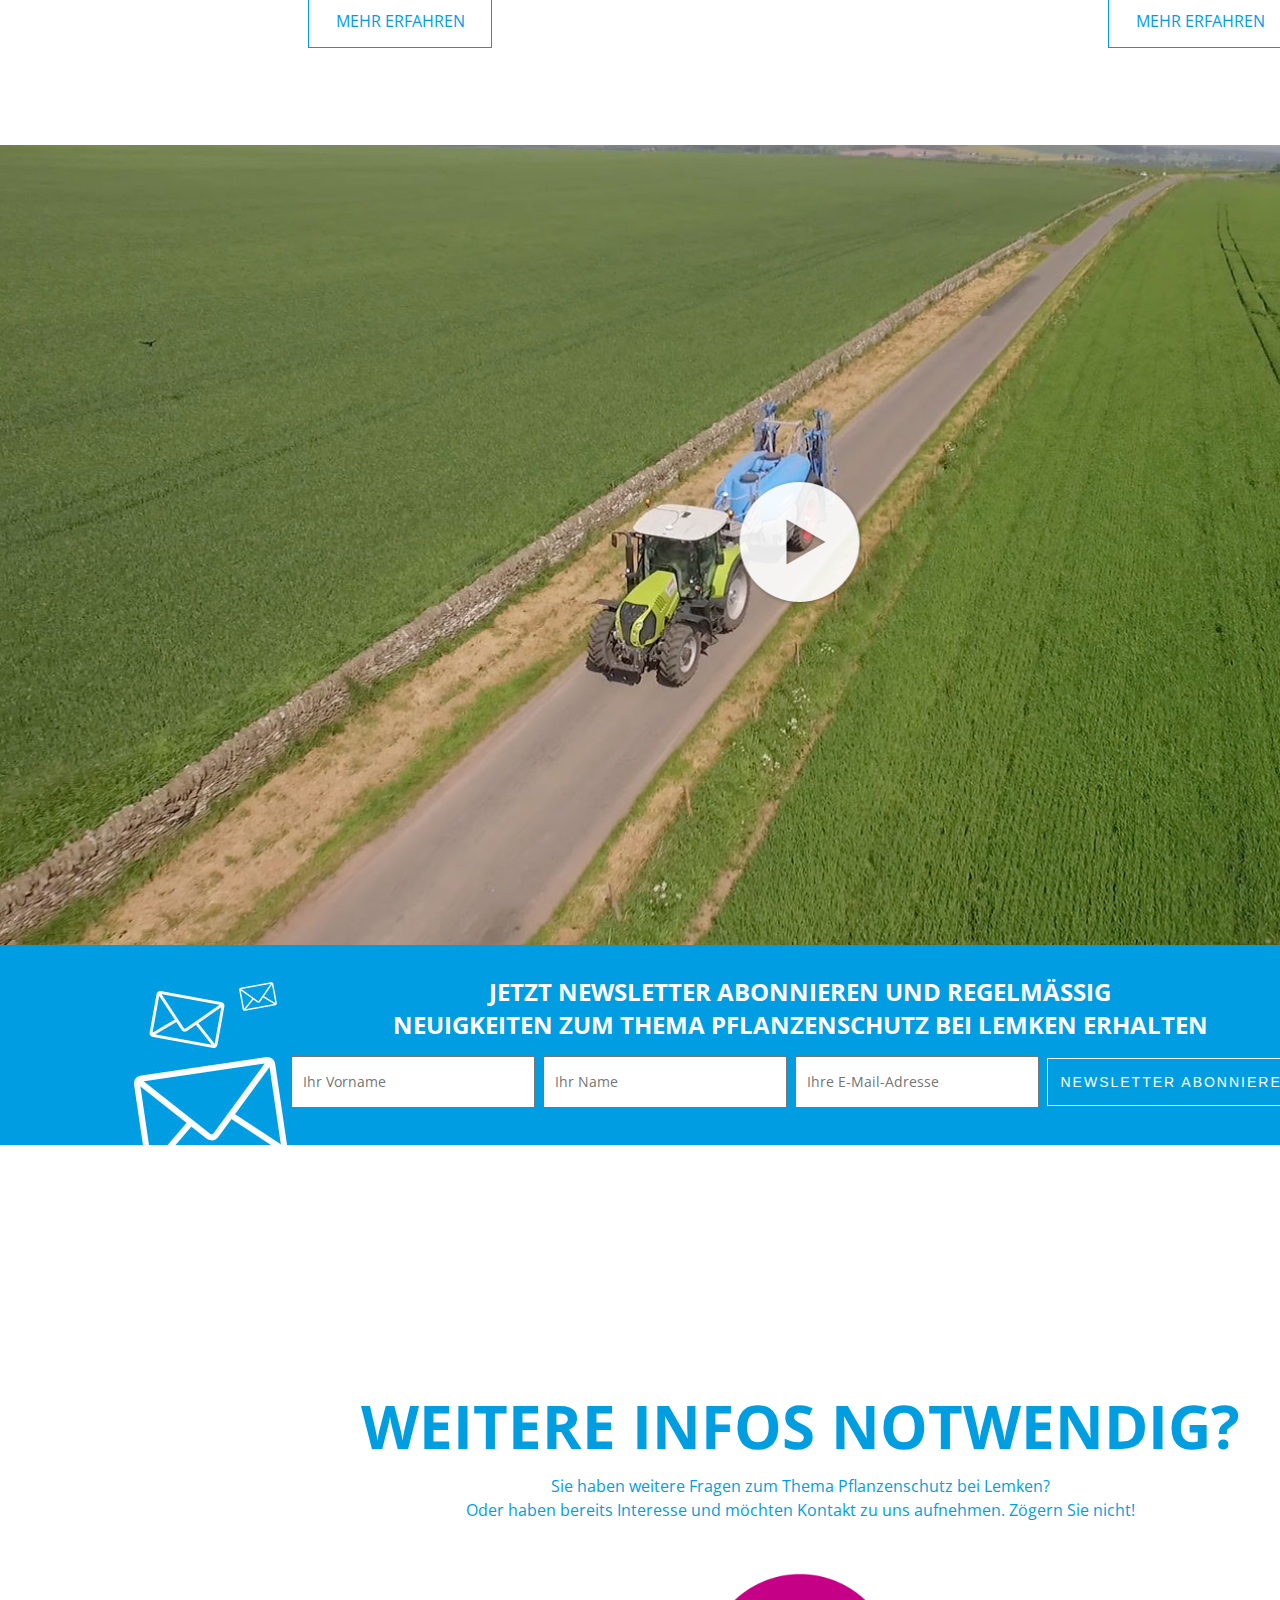
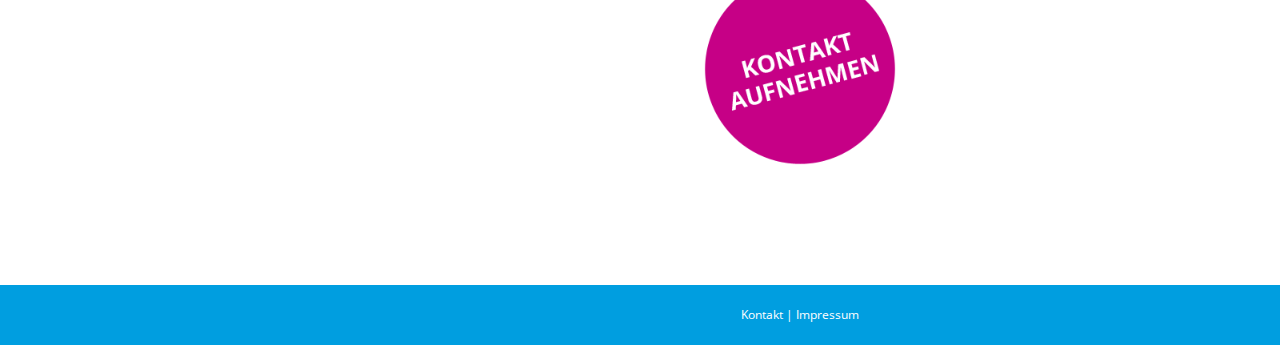
==== commit eeb46fba: "newslatter" ====
--- a/Project/index.html
+++ b/Project/index.html
@@ -134,102 +134,104 @@
                 <article class="full_box_video_2">
                     <img src="images/mak_1.jpg" alt="" title="">
                 </article>
-                <div id="slide_container">
-                    <article class="slider_box right" id="slide_1">
-                        <div class="block_text">
-                            <p>Die Einzeldüsenabschaltung der Vega ist exzellent. Meiner Meinung nach spart sie eine Menge Geld für Spritzmittel. Es gibt keine Überlappungen mehr im Feld. Die Bestände entwickeln sich gleichmäßig, was ein weiterer Vorteil ist."</p>
-                            <div class="slider_list">
-                                <ul class="slider_data">
-                                    <li class="data">Name</li>
-                                    <li class="data">Ort</li>
-                                    <li class="data">Land</li>
-                                    <li class="data">Größe (in ha)</li>
-                                    <li class="data">LEMKEN Geräte</li>
-                                </ul>
-                                <ul class="slider_value">
-                                    <li class="value">Sreward Russel</li>
-                                    <li class="value">Lethman</li>
-                                    <li class="value">Schottland</li>
-                                    <li class="value">130</span></li>
-                                    <li class="value">Sirius 8, Primus</li>
-                                </ul>
-                            </div>
-                        </div>
-                        <div class="video">
-                            <div class="slider_block_video">
-                                <img src="images/mak_2.jpg" alt="video" title="video">
-                            </div>
-                            <div class="video_button">
-                                <img src="images/ellipse_video.png" alt="play" title="play">
-                            </div>
-                            <div class="speak_1"> 
-                                <img src="images/speaking.png" alt="speaking_modul" title="speaking">
-                            </div>
-                        </div>
-                    </article>
-                    <article class="slider_box left" id="slide_2">
-                        <div class="block_text">
-                            <p>Die Einzeldüsenabschaltung der Vega ist exzellent. Meiner Meinung nach spart sie eine Menge Geld für Spritzmittel. Es gibt keine Überlappungen mehr im Feld. Die Bestände entwickeln sich gleichmäßig, was ein weiterer Vorteil ist."</p>
-                            <div class="slider_list">
-                                <ul class="slider_data">
-                                    <li class="data">Name</li>
-                                    <li class="data">Ort</li>
-                                    <li class="data">Land</li>
-                                    <li class="data">Größe (in ha)</li>
-                                    <li class="data">LEMKEN Geräte</li>
-                                </ul>
-                                <ul class="slider_value">
-                                    <li class="value">Sreward Russel</li>
-                                    <li class="value">Lethman</li>
-                                    <li class="value">Schottland</li>
-                                    <li class="value">130</span></li>
-                                    <li class="value">Sirius 8, Primus</li>
-                                </ul>
-                            </div>
-                        </div>
-                        <div class="video">
-                            <div class="slider_block_video">
-                                <img src="images/mak_2.jpg" alt="video" title="video">
-                            </div>
-                            <div class="video_button">
-                                <img src="images/ellipse_video.png" alt="play" title="play">
-                            </div>
-                            <div class="speak_2"> 
-                                <img src="images/speaking.png" alt="speaking_modul" title="speaking">
-                            </div>
-                    </article>
-                    <article class="slider_box right" id="slide_3">
-                        <div class="block_text">
-                            <p>Die Einzeldüsenabschaltung der Vega ist exzellent. Meiner Meinung nach spart sie eine Menge Geld für Spritzmittel. Es gibt keine Überlappungen mehr im Feld. Die Bestände entwickeln sich gleichmäßig, was ein weiterer Vorteil ist."</p>
-                            <div class="slider_list">
-                                <ul class="slider_data">
-                                    <li class="data">Name</li>
-                                    <li class="data">Ort</li>
-                                    <li class="data">Land</li>
-                                    <li class="data">Größe (in ha)</li>
-                                    <li class="data">LEMKEN Geräte</li>
-                                </ul>
-                                <ul class="slider_value">
-                                    <li class="value">Sreward Russel</li>
-                                    <li class="value">Lethman</li>
-                                    <li class="value">Schottland</li>
-                                    <li class="value">130</span></li>
-                                    <li class="value">Sirius 8, Primus</li>
-                                </ul>
-                            </div>
-                        </div>
-                        <div class="video">
-                            <div class="slider_block_video">
-                                <img src="images/mak_2.jpg" alt="video" title="video">
-                            </div>
-                            <div class="video_button">
-                                <img src="images/ellipse_video.png" alt="play" title="play">
-                            </div>
-                            <div class="speak_3"> 
-                                <img src="images/speaking.png" alt="speaking_modul" title="speaking">
-                            </div>
-                        </div>
-                    </article>
+                <div id="slide_container" class="tableContainer">
+                    <div class="tableRow">
+                        <article class="slider_box right" id="slide_1">
+                            <div class="block_text">
+                                <p>Die Einzeldüsenabschaltung der Vega ist exzellent. Meiner Meinung nach spart sie eine Menge Geld für Spritzmittel. Es gibt keine Überlappungen mehr im Feld. Die Bestände entwickeln sich gleichmäßig, was ein weiterer Vorteil ist."</p>
+                                <div class="slider_list">
+                                    <ul class="slider_data">
+                                        <li class="data">Name</li>
+                                        <li class="data">Ort</li>
+                                        <li class="data">Land</li>
+                                        <li class="data">Größe (in ha)</li>
+                                        <li class="data">LEMKEN Geräte</li>
+                                    </ul>
+                                    <ul class="slider_value">
+                                        <li class="value">Sreward Russel</li>
+                                        <li class="value">Lethman</li>
+                                        <li class="value">Schottland</li>
+                                        <li class="value">130</span></li>
+                                        <li class="value">Sirius 8, Primus</li>
+                                    </ul>
+                                </div>
+                            </div>
+                            <div class="video">
+                                <div class="slider_block_video">
+                                    <img src="images/mak_2.jpg" alt="video" title="video">
+                                </div>
+                                <div class="video_button">
+                                    <img src="images/ellipse_video.png" alt="play" title="play">
+                                </div>
+                                <div class="speak_1"> 
+                                    <img src="images/speaking.png" alt="speaking_modul" title="speaking">
+                                </div>
+                            </div>
+                        </article>
+                        <article class="slider_box left" id="slide_2">
+                            <div class="block_text">
+                                <p>Die Einzeldüsenabschaltung der Vega ist exzellent. Meiner Meinung nach spart sie eine Menge Geld für Spritzmittel. Es gibt keine Überlappungen mehr im Feld. Die Bestände entwickeln sich gleichmäßig, was ein weiterer Vorteil ist."</p>
+                                <div class="slider_list">
+                                    <ul class="slider_data">
+                                        <li class="data">Name</li>
+                                        <li class="data">Ort</li>
+                                        <li class="data">Land</li>
+                                        <li class="data">Größe (in ha)</li>
+                                        <li class="data">LEMKEN Geräte</li>
+                                    </ul>
+                                    <ul class="slider_value">
+                                        <li class="value">Sreward Russel</li>
+                                        <li class="value">Lethman</li>
+                                        <li class="value">Schottland</li>
+                                        <li class="value">130</span></li>
+                                        <li class="value">Sirius 8, Primus</li>
+                                    </ul>
+                                </div>
+                            </div>
+                            <div class="video">
+                                <div class="slider_block_video">
+                                    <img src="images/mak_2.jpg" alt="video" title="video">
+                                </div>
+                                <div class="video_button">
+                                    <img src="images/ellipse_video.png" alt="play" title="play">
+                                </div>
+                                <div class="speak_2"> 
+                                    <img src="images/speaking.png" alt="speaking_modul" title="speaking">
+                                </div>
+                        </article>
+                        <article class="slider_box right" id="slide_3">
+                            <div class="block_text">
+                                <p>Die Einzeldüsenabschaltung der Vega ist exzellent. Meiner Meinung nach spart sie eine Menge Geld für Spritzmittel. Es gibt keine Überlappungen mehr im Feld. Die Bestände entwickeln sich gleichmäßig, was ein weiterer Vorteil ist."</p>
+                                <div class="slider_list">
+                                    <ul class="slider_data">
+                                        <li class="data">Name</li>
+                                        <li class="data">Ort</li>
+                                        <li class="data">Land</li>
+                                        <li class="data">Größe (in ha)</li>
+                                        <li class="data">LEMKEN Geräte</li>
+                                    </ul>
+                                    <ul class="slider_value">
+                                        <li class="value">Sreward Russel</li>
+                                        <li class="value">Lethman</li>
+                                        <li class="value">Schottland</li>
+                                        <li class="value">130</span></li>
+                                        <li class="value">Sirius 8, Primus</li>
+                                    </ul>
+                                </div>
+                            </div>
+                            <div class="video">
+                                <div class="slider_block_video">
+                                    <img src="images/mak_2.jpg" alt="video" title="video">
+                                </div>
+                                <div class="video_button">
+                                    <img src="images/ellipse_video.png" alt="play" title="play">
+                                </div>
+                                <div class="speak_3"> 
+                                    <img src="images/speaking.png" alt="speaking_modul" title="speaking">
+                                </div>
+                            </div>
+                        </article>
+                    </div>
                 </div>
             </section>
             <section class="content_center">
--- a/Project/css/newstyle.css
+++ b/Project/css/newstyle.css
@@ -1,6 +1,14 @@
 @charset "UTF-8";
 /*GENERAL STYLES*/
 @import "https://fonts.googleapis.com/css?family=Open+Sans:300,400,400i,600,700,800";
+@import "https://fonts.googleapis.com/css?family=Open+Sans:300,400,400i,600,700,800";
+/* line 3, ../sass/partials/_common.scss */
+body {
+  font-family: "Open Sans", sans-serif;
+  margin: 0px;
+  padding: 0px;
+}
+
 /*
 To change this license header, choose License Headers in Project Properties.
 To change this template file, choose Tools | Templates
@@ -19,62 +27,59 @@
     Created on : 2 ╨▓╨╡╤А 2016, 2:19:53
     Author     : Irusya
 */
-/* line 11, ../sass/newstyle.scss */
+/* line 12, ../sass/newstyle.scss */
 body {
-  font-family: "Open Sans", sans-serif;
   font-size: 100%;
-  margin: 0px;
-  padding: 0px;
 }
 
 /*.container {
         width: 100%;
 }*/
 /*INDICATORS*/
-/* line 23, ../sass/newstyle.scss */
+/* line 21, ../sass/newstyle.scss */
 #left_indikator {
   position: fixed;
   top: 305px;
   left: 0px;
 }
 
-/* line 29, ../sass/newstyle.scss */
+/* line 27, ../sass/newstyle.scss */
 #right_indikator {
   position: fixed;
   top: 285px;
   right: 0px;
 }
 
-/* line 35, ../sass/newstyle.scss */
+/* line 33, ../sass/newstyle.scss */
 #allcontent {
   width: 1600px;
   margin: 0 auto;
   overflow: hidden;
 }
 
-/* line 41, ../sass/newstyle.scss */
+/* line 39, ../sass/newstyle.scss */
 h1, h2, h3, h4, h5, h6 {
   text-transform: uppercase;
 }
 
-/* line 44, ../sass/newstyle.scss */
+/* line 42, ../sass/newstyle.scss */
 ul {
   margin: 0;
   padding: 0;
   line-height: 1.3em;
 }
 
-/* line 50, ../sass/newstyle.scss */
+/* line 48, ../sass/newstyle.scss */
 ul li {
   list-style-type: none;
 }
 
-/* line 54, ../sass/newstyle.scss */
+/* line 52, ../sass/newstyle.scss */
 a {
   text-decoration: none;
 }
 
-/* line 57, ../sass/newstyle.scss */
+/* line 55, ../sass/newstyle.scss */
 p {
   font-size: 16pt;
   line-height: 2em;
@@ -82,25 +87,25 @@
 
 /*SECTION CONTENT_TOP 
 /*article full_box video_1*/
-/* line 65, ../sass/newstyle.scss */
+/* line 63, ../sass/newstyle.scss */
 section.content_top .full_box_video_1 {
   max-height: 800px;
   overflow: hidden;
   position: relative;
 }
 
-/* line 72, ../sass/newstyle.scss */
+/* line 70, ../sass/newstyle.scss */
 nav .header_logo {
   position: absolute;
   z-index: 1300;
   top: 60px;
   left: 8.4375%;
 }
-/* line 77, ../sass/newstyle.scss */
+/* line 75, ../sass/newstyle.scss */
 nav .header_logo img {
   height: 35px;
 }
-/* line 81, ../sass/newstyle.scss */
+/* line 79, ../sass/newstyle.scss */
 nav ul.header_nav {
   position: absolute;
   z-index: 1300;
@@ -114,14 +119,14 @@
               border-color: $color3;
           }*/
 }
-/* line 86, ../sass/newstyle.scss */
+/* line 84, ../sass/newstyle.scss */
 nav ul.header_nav li {
   /*float: left;*/
   display: inline-block;
   height: 40px;
   margin: 0px 10px 0px 3px;
 }
-/* line 91, ../sass/newstyle.scss */
+/* line 89, ../sass/newstyle.scss */
 nav ul.header_nav li select {
   /*float: right;*/
   display: inline-block;
@@ -149,7 +154,7 @@
   -ms-appearance: none;
   appearance: none !important;
 }
-/* line 117, ../sass/newstyle.scss */
+/* line 115, ../sass/newstyle.scss */
 nav ul.header_nav li select option {
   border-style: none;
   background-color: transparent;
@@ -157,11 +162,11 @@
   padding: 13px 0px 15px 3px;
   font-weight: 350;
 }
-/* line 124, ../sass/newstyle.scss */
+/* line 122, ../sass/newstyle.scss */
 nav ul.header_nav li select::-ms-expand {
   display: none;
 }
-/* line 129, ../sass/newstyle.scss */
+/* line 127, ../sass/newstyle.scss */
 nav ul.header_nav a {
   display: block;
   color: #000000;
@@ -173,7 +178,7 @@
   padding-left: 16px;
   padding-right: 16px;
 }
-/* line 139, ../sass/newstyle.scss */
+/* line 137, ../sass/newstyle.scss */
 nav ul.header_nav a:hover {
   border-style: solid;
   border-radius: 7px;
@@ -182,18 +187,18 @@
   border-color: #000000;
 }
 
-/* line 157, ../sass/newstyle.scss */
+/* line 155, ../sass/newstyle.scss */
 .header_title {
   position: absolute;
   z-index: 1300;
   top: 458px;
   left: 8.4375%;
 }
-/* line 162, ../sass/newstyle.scss */
+/* line 160, ../sass/newstyle.scss */
 .header_title h1, .header_title h2 {
   color: #ffffff;
 }
-/* line 165, ../sass/newstyle.scss */
+/* line 163, ../sass/newstyle.scss */
 .header_title h1 {
   font-size: 80px;
   font-weight: 700;
@@ -201,7 +206,7 @@
   line-height: 0.99em;
   margin-bottom: 13px;
 }
-/* line 172, ../sass/newstyle.scss */
+/* line 170, ../sass/newstyle.scss */
 .header_title h2 {
   font-size: 24px;
   font-weight: 500;
@@ -209,79 +214,79 @@
   margin: 0px;
 }
 
-/* line 179, ../sass/newstyle.scss */
+/* line 177, ../sass/newstyle.scss */
 .top_teaser {
   position: absolute;
   z-index: 1300;
   top: 73.375%;
   left: 61.875%;
 }
-/* line 185, ../sass/newstyle.scss */
+/* line 183, ../sass/newstyle.scss */
 .top_teaser a img {
   width: 75%;
 }
 
-/* line 190, ../sass/newstyle.scss */
+/* line 188, ../sass/newstyle.scss */
 .opacity_layer {
   position: absolute;
   /*z-index: 1299;*/
 }
-/* line 193, ../sass/newstyle.scss */
+/* line 191, ../sass/newstyle.scss */
 .opacity_layer img {
   opacity: 1;
 }
 
 /*SECTION CONTENT_TOP*/
 /*article columns_box*/
-/* line 201, ../sass/newstyle.scss */
+/* line 199, ../sass/newstyle.scss */
 section.content_top .columns_text_icon {
   height: 680px;
   background-color: #ffffff;
 }
 
-/* line 208, ../sass/newstyle.scss */
+/* line 206, ../sass/newstyle.scss */
 section.content_top article.columns_text_icon h2, section.content_top article.columns_text_icon h3, section.content_top article.columns_text_icon p {
   color: #009ee0;
   margin-left: 13%;
   margin-right: 12%;
 }
-/* line 213, ../sass/newstyle.scss */
+/* line 211, ../sass/newstyle.scss */
 section.content_top article.columns_text_icon h2 {
   font-size: 60px;
   margin-top: 0px;
   margin-bottom: 23px;
 }
-/* line 218, ../sass/newstyle.scss */
+/* line 216, ../sass/newstyle.scss */
 section.content_top article.columns_text_icon h3 {
   font-size: 24px;
   margin-top: 90px;
   margin-bottom: 8px;
   font-weight: 500;
 }
-/* line 224, ../sass/newstyle.scss */
+/* line 222, ../sass/newstyle.scss */
 section.content_top article.columns_text_icon p {
   font-size: 16px;
 }
-/* line 229, ../sass/newstyle.scss */
+/* line 227, ../sass/newstyle.scss */
 section.content_top .columns_text_icon p {
   font-weight: 300;
   margin-top: 30px;
 }
-/* line 233, ../sass/newstyle.scss */
+/* line 231, ../sass/newstyle.scss */
 section.content_top .columns_text_icon div.block_text, section.content_top .columns_text_icon div.block_icon {
   display: inline-block;
   background-color: #ffffff;
 }
-/* line 237, ../sass/newstyle.scss */
+/* line 235, ../sass/newstyle.scss */
 section.content_top .columns_text_icon div.block_text {
   width: 65%;
 }
-/* line 240, ../sass/newstyle.scss */
+/* line 238, ../sass/newstyle.scss */
 section.content_top .columns_text_icon div.block_icon {
   width: 35%;
   float: right;
 }
-/* line 243, ../sass/newstyle.scss */
+/* line 241, ../sass/newstyle.scss */
 section.content_top .columns_text_icon div.block_icon img {
   height: 40.5%;
   margin: 24% 0 0 20%;
@@ -289,27 +294,37 @@
 }
 
 /*SECTION CONTENT_SLIDER*/
-/* line 253, ../sass/newstyle.scss */
+/* line 251, ../sass/newstyle.scss */
 section.content_slider {
   /*article slider*/
-}
-/* line 254, ../sass/newstyle.scss */
+  /*    .tableContainer {
+          display: table;         
+      }
+      .tableRow {
+          display: table-row;
+          float: left;        
+      }*/
+}
+/* line 252, ../sass/newstyle.scss */
 section.content_slider .full_box_video_2 {
   max-height: 800px;
   overflow: hidden;
 }
-/* line 259, ../sass/newstyle.scss */
+/* line 257, ../sass/newstyle.scss */
 section.content_slider #slide_container {
   height: 800px;
   overflow: auto;
-}
-/* line 263, ../sass/newstyle.scss */
+  /*        position: relative;*/
+}
+/* line 269, ../sass/newstyle.scss */
 section.content_slider article.slider_box {
   position: relative;
+  /*        display: inline-block;
+          float: left;*/
   overflow: hidden;
   height: 800px;
 }
-/* line 269, ../sass/newstyle.scss */
+/* line 277, ../sass/newstyle.scss */
 section.content_slider article.slider_box .block_text, section.content_slider article.slider_box div.video {
   width: 50%;
   display: inline-block;
@@ -317,17 +332,17 @@
   overflow: hidden;
 }
 
-/* line 278, ../sass/newstyle.scss */
+/* line 286, ../sass/newstyle.scss */
 article.slider_box.right div.video {
   float: right;
   position: relative;
 }
-/* line 281, ../sass/newstyle.scss */
+/* line 289, ../sass/newstyle.scss */
 article.slider_box.right div.video div.video_button {
   /*            position: relative;*/
   /*@include centerer(true, true);*/
 }
-/* line 284, ../sass/newstyle.scss */
+/* line 292, ../sass/newstyle.scss */
 article.slider_box.right div.video div.video_button img {
   /*position: absolute;
      bottom: 400px;
@@ -338,11 +353,11 @@
   transform: translate(-50%, -50%);
   /*z-index: 1001;*/
 }
-/* line 292, ../sass/newstyle.scss */
+/* line 300, ../sass/newstyle.scss */
 article.slider_box.right div.video div.speak_1 {
   position: relative;
 }
-/* line 294, ../sass/newstyle.scss */
+/* line 302, ../sass/newstyle.scss */
 article.slider_box.right div.video div.speak_1 img {
   position: absolute;
   top: -420px;
@@ -350,16 +365,16 @@
   z-index: 1002;
 }
 
-/* line 304, ../sass/newstyle.scss */
+/* line 312, ../sass/newstyle.scss */
 article.slider_box.left div.video {
   float: left;
   position: relative;
 }
-/* line 307, ../sass/newstyle.scss */
+/* line 315, ../sass/newstyle.scss */
 article.slider_box.left div.video div.video_button {
   /*position: relative;*/
 }
-/* line 309, ../sass/newstyle.scss */
+/* line 317, ../sass/newstyle.scss */
 article.slider_box.left div.video div.video_button img {
   /*                position: absolute;
                   bottom: 400px;
@@ -370,11 +385,11 @@
   left: 50%;
   transform: translate(-50%, -50%);
 }
-/* line 317, ../sass/newstyle.scss */
+/* line 325, ../sass/newstyle.scss */
 article.slider_box.left div.video div.speak_2 {
   position: relative;
 }
-/* line 319, ../sass/newstyle.scss */
+/* line 327, ../sass/newstyle.scss */
 article.slider_box.left div.video div.speak_2 img {
   position: absolute;
   top: -420px;
@@ -382,11 +397,11 @@
   z-index: 1103;
 }
 
-/* line 329, ../sass/newstyle.scss */
+/* line 337, ../sass/newstyle.scss */
 #slide_3 div.speak_3 {
   position: relative;
 }
-/* line 331, ../sass/newstyle.scss */
+/* line 339, ../sass/newstyle.scss */
 #slide_3 div.speak_3 img {
   position: absolute;
   top: -420px;
@@ -394,21 +409,21 @@
   z-index: 1104;
 }
 
-/* line 339, ../sass/newstyle.scss */
+/* line 347, ../sass/newstyle.scss */
 .slider_block_video {
   overflow: hidden;
 }
 
-/* line 344, ../sass/newstyle.scss */
+/* line 352, ../sass/newstyle.scss */
 article.slider_box img {
   position: relative;
   left: -310px;
 }
-/* line 348, ../sass/newstyle.scss */
+/* line 356, ../sass/newstyle.scss */
 article.slider_box div.block_text {
   /*position: relative;*/
 }
-/* line 350, ../sass/newstyle.scss */
+/* line 358, ../sass/newstyle.scss */
 article.slider_box div.block_text p {
   /*margin: 180px 120px 115px 120px;*/
   width: 70%;
@@ -422,7 +437,7 @@
   line-height: 1.3em;
 }
 
-/* line 364, ../sass/newstyle.scss */
+/* line 372, ../sass/newstyle.scss */
 div.slider_list {
   /*    padding-left: 262px;*/
   margin-left: auto;
@@ -431,7 +446,7 @@
   text-align: center;
   /*@include centerer(true, false);*/
 }
-/* line 372, ../sass/newstyle.scss */
+/* line 380, ../sass/newstyle.scss */
 div.slider_list ul.slider_data {
   display: inline-block;
   text-align: right;
@@ -441,7 +456,7 @@
   /*        margin-bottom: 150px;*/
   padding-right: 12px;
 }
-/* line 381, ../sass/newstyle.scss */
+/* line 389, ../sass/newstyle.scss */
 div.slider_list ul.slider_value {
   display: inline-block;
   text-align: left;
@@ -453,7 +468,7 @@
 
 /*SECTION CONTENT_CENTER*/
 /*full_box_blue*/
-/* line 395, ../sass/newstyle.scss */
+/* line 403, ../sass/newstyle.scss */
 section.content_center {
   display: block;
   background-color: #009ee0;
@@ -461,21 +476,21 @@
   text-align: center;
   height: 1040px;
 }
-/* line 401, ../sass/newstyle.scss */
+/* line 409, ../sass/newstyle.scss */
 section.content_center article.full_box_blue {
   height: 100%;
   position: relative;
   margin: auto;
   width: 66.25%;
 }
-/* line 406, ../sass/newstyle.scss */
+/* line 414, ../sass/newstyle.scss */
 section.content_center article.full_box_blue h2 {
   margin: 0px;
   padding: 180px 0px 18px 0px;
   font-size: 60px;
   /*font-weight: 800;*/
 }
-/* line 412, ../sass/newstyle.scss */
+/* line 420, ../sass/newstyle.scss */
 section.content_center article.full_box_blue p {
   font-size: 16px;
   color: #ffffff;
@@ -486,7 +501,7 @@
   padding: 0 10px;
   width: 77%;
 }
-/* line 422, ../sass/newstyle.scss */
+/* line 430, ../sass/newstyle.scss */
 section.content_center article.full_box_blue div.list_center {
   position: absolute;
   top: 50%;
@@ -494,7 +509,7 @@
   transform: translate(-50%, -50%);
   margin-top: 10.5%;
 }
-/* line 425, ../sass/newstyle.scss */
+/* line 433, ../sass/newstyle.scss */
 section.content_center article.full_box_blue div.list_center ul {
   /*                margin-top: 240px;*/
   line-height: 2em;
@@ -503,7 +518,7 @@
   /*margin-left: 21.3em;*/
   /*list-style-image: url('../images/mark_list_page_2.png');*/
 }
-/* line 432, ../sass/newstyle.scss */
+/* line 440, ../sass/newstyle.scss */
 section.content_center article.full_box_blue div.list_center ul li {
   width: 100%;
   text-align: left;
@@ -516,18 +531,18 @@
 }
 
 /*SECTION CONTENT_TEASER*/
-/* line 450, ../sass/newstyle.scss */
+/* line 458, ../sass/newstyle.scss */
 .columns_teaser {
   height: 800px;
 }
 
-/* line 453, ../sass/newstyle.scss */
+/* line 461, ../sass/newstyle.scss */
 article.columns_teaser {
   overflow: hidden;
   position: relative;
 }
 
-/* line 457, ../sass/newstyle.scss */
+/* line 465, ../sass/newstyle.scss */
 .teaser_left_box, .teaser_right_box {
   display: inline-block;
   position: relative;
@@ -535,7 +550,7 @@
   width: 50%;
   float: left;
 }
-/* line 463, ../sass/newstyle.scss */
+/* line 471, ../sass/newstyle.scss */
 .teaser_left_box .teaser_box_label, .teaser_right_box .teaser_box_label {
   /*        position: absolute;
           top: 31.5%;
@@ -548,14 +563,14 @@
   margin-top: -5.3%;
   text-align: center;
 }
-/* line 471, ../sass/newstyle.scss */
+/* line 479, ../sass/newstyle.scss */
 .teaser_left_box .teaser_box_label h2, .teaser_right_box .teaser_box_label h2 {
   font-size: 50px;
   font-weight: 700;
   letter-spacing: -0.02em;
   margin-bottom: 0;
 }
-/* line 477, ../sass/newstyle.scss */
+/* line 485, ../sass/newstyle.scss */
 .teaser_left_box .teaser_box_label h3, .teaser_right_box .teaser_box_label h3 {
   font-size: 24px;
   font-weight: 400;
@@ -563,7 +578,7 @@
   margin-top: 0.2em;
   margin-bottom: 2em;
 }
-/* line 484, ../sass/newstyle.scss */
+/* line 492, ../sass/newstyle.scss */
 .teaser_left_box .teaser_box_label a, .teaser_right_box .teaser_box_label a {
   font-family: "Open Sans", sans-serif;
   background-color: transparent;
@@ -581,7 +596,7 @@
   background-repeat: no-repeat;
 }
 
-/* line 505, ../sass/newstyle.scss */
+/* line 513, ../sass/newstyle.scss */
 section.teaser div.teaser_left_box img, section.teaser div.teaser_right_box img {
   position: relative;
   left: -120px;
@@ -590,12 +605,12 @@
 }
 
 /*article columns_teaser_text*/
-/* line 515, ../sass/newstyle.scss */
+/* line 523, ../sass/newstyle.scss */
 article.columns_teaser_text {
   height: 825px;
   overflow: hidden;
 }
-/* line 518, ../sass/newstyle.scss */
+/* line 526, ../sass/newstyle.scss */
 article.columns_teaser_text .teaser_text_left_block, article.columns_teaser_text .teaser_text_right_block {
   display: inline-block;
   background-color: #ffffff;
@@ -605,7 +620,7 @@
   width: 50%;
   float: left;
 }
-/* line 527, ../sass/newstyle.scss */
+/* line 535, ../sass/newstyle.scss */
 article.columns_teaser_text h2 {
   color: #009ee0;
   text-align: center;
@@ -613,27 +628,27 @@
   padding-top: 0.5em;
   padding-bottom: 0.4em;
 }
-/* line 534, ../sass/newstyle.scss */
+/* line 542, ../sass/newstyle.scss */
 article.columns_teaser_text div.teaser_block_content {
   margin: 0px 180px;
 }
-/* line 536, ../sass/newstyle.scss */
+/* line 544, ../sass/newstyle.scss */
 article.columns_teaser_text div.teaser_block_content img {
   height: 98px;
 }
-/* line 539, ../sass/newstyle.scss */
+/* line 547, ../sass/newstyle.scss */
 article.columns_teaser_text div.teaser_block_content h3, article.columns_teaser_text div.teaser_block_content p, article.columns_teaser_text div.teaser_block_content button, article.columns_teaser_text div.teaser_block_content a {
   margin-left: 0px;
   margin-right: 0px;
   color: #009ee0;
 }
-/* line 544, ../sass/newstyle.scss */
+/* line 552, ../sass/newstyle.scss */
 article.columns_teaser_text div.teaser_block_content h3 {
   font-size: 24px;
   padding-top: 0.9em;
   margin-bottom: 0.3em;
 }
-/* line 549, ../sass/newstyle.scss */
+/* line 557, ../sass/newstyle.scss */
 article.columns_teaser_text div.teaser_block_content p {
   height: 12.5em;
   width: 90%;
@@ -641,7 +656,7 @@
   font-size: 16px;
   margin: 0 auto 2.8em;
 }
-/* line 557, ../sass/newstyle.scss */
+/* line 565, ../sass/newstyle.scss */
 article.columns_teaser_text div.teaser_block_content a {
   background-color: #ffffff;
   text-align: center;
@@ -653,31 +668,31 @@
   text-transform: uppercase;
 }
 
-/* line 571, ../sass/newstyle.scss */
+/* line 579, ../sass/newstyle.scss */
 section.content_bottom .full_box_video_3 {
   position: relative;
   max-height: 800px;
   overflow: hidden;
 }
-/* line 575, ../sass/newstyle.scss */
+/* line 583, ../sass/newstyle.scss */
 section.content_bottom .full_box_video_3 img#video_3 {
   height: 805px;
 }
-/* line 578, ../sass/newstyle.scss */
+/* line 586, ../sass/newstyle.scss */
 section.content_bottom .full_box_video_3 .video_button {
   position: absolute;
   top: 50%;
   left: 50%;
   transform: translate(-50%, -50%);
 }
-/* line 580, ../sass/newstyle.scss */
+/* line 588, ../sass/newstyle.scss */
 section.content_bottom .full_box_video_3 .video_button img {
   /*              position: absolute;
                   bottom: 315px;
                  left: 750px;
                   z-index: 1000;*/
 }
-/* line 589, ../sass/newstyle.scss */
+/* line 597, ../sass/newstyle.scss */
 section.content_bottom .newsletter_modul .mail_box {
   background-image: url("../images/Newsletter_background.jpg");
   background-color: #009ee0;
@@ -686,7 +701,7 @@
   background-repeat: no-repeat;
   height: 200px;
 }
-/* line 596, ../sass/newstyle.scss */
+/* line 604, ../sass/newstyle.scss */
 section.content_bottom .newsletter_modul .mail_box h3 {
   font-size: 24px;
   font-weight: bold;
@@ -695,25 +710,26 @@
   margin: 0px;
   padding: 30px 0px 0px 0px;
 }
-/* line 604, ../sass/newstyle.scss */
+/* line 612, ../sass/newstyle.scss */
 section.content_bottom .newsletter_modul .mail_box form {
   padding: 15px 0px 30px 0px;
   text-align: center;
 }
-/* line 607, ../sass/newstyle.scss */
+/* line 615, ../sass/newstyle.scss */
 section.content_bottom .newsletter_modul .mail_box form input {
   line-height: 46px;
   vertical-align: central;
   margin: 0px 2px;
   padding: 1px 10px;
 }
-/* line 613, ../sass/newstyle.scss */
+/* line 621, ../sass/newstyle.scss */
 section.content_bottom .newsletter_modul .mail_box form input[type="text"] {
   width: 220px;
   font-size: 14px;
-  color: #009ee0;
-}
-/* line 618, ../sass/newstyle.scss */
+  color: #86898b;
+  font-family: "Open Sans", sans-serif;
+}
+/* line 627, ../sass/newstyle.scss */
 section.content_bottom .newsletter_modul .mail_box form input[type="submit"] {
   width: 263px;
   background-image: url("../images/arrow_form.png");
@@ -732,52 +748,52 @@
   padding-left: 13px;
   cursor: pointer;
 }
-/* line 639, ../sass/newstyle.scss */
+/* line 648, ../sass/newstyle.scss */
 section.content_bottom .content_bottom_text {
   height: 740px;
   background-color: #ffffff;
   color: #009ee0;
   text-align: center;
 }
-/* line 644, ../sass/newstyle.scss */
+/* line 653, ../sass/newstyle.scss */
 section.content_bottom .content_bottom_text h2 {
   font-size: 60px;
   /*font-weight: bolder;*/
   margin: 0px 0px 0px 0px;
   padding-top: 240px;
 }
-/* line 650, ../sass/newstyle.scss */
+/* line 659, ../sass/newstyle.scss */
 section.content_bottom .content_bottom_text p {
   font-size: 16px;
   line-height: 24px;
   margin-top: 7px;
 }
-/* line 655, ../sass/newstyle.scss */
+/* line 664, ../sass/newstyle.scss */
 section.content_bottom .content_bottom_text .bottom_teaser {
   margin-top: 47px;
 }
-/* line 657, ../sass/newstyle.scss */
+/* line 666, ../sass/newstyle.scss */
 section.content_bottom .content_bottom_text .bottom_teaser img {
   width: 12.5%;
 }
-/* line 661, ../sass/newstyle.scss */
+/* line 670, ../sass/newstyle.scss */
 section.content_bottom .content_bottom_text .top-link {
   text-align: right;
   margin-top: 10px;
 }
-/* line 664, ../sass/newstyle.scss */
+/* line 673, ../sass/newstyle.scss */
 section.content_bottom .content_bottom_text .top-link img {
   width: 4%;
   margin-right: 30px;
 }
 
 /*FOOTER*/
-/* line 674, ../sass/newstyle.scss */
+/* line 683, ../sass/newstyle.scss */
 footer {
   background-color: #009ee0;
   clear: right;
 }
-/* line 677, ../sass/newstyle.scss */
+/* line 686, ../sass/newstyle.scss */
 footer p {
   color: #ffffff;
   font-size: 12px;
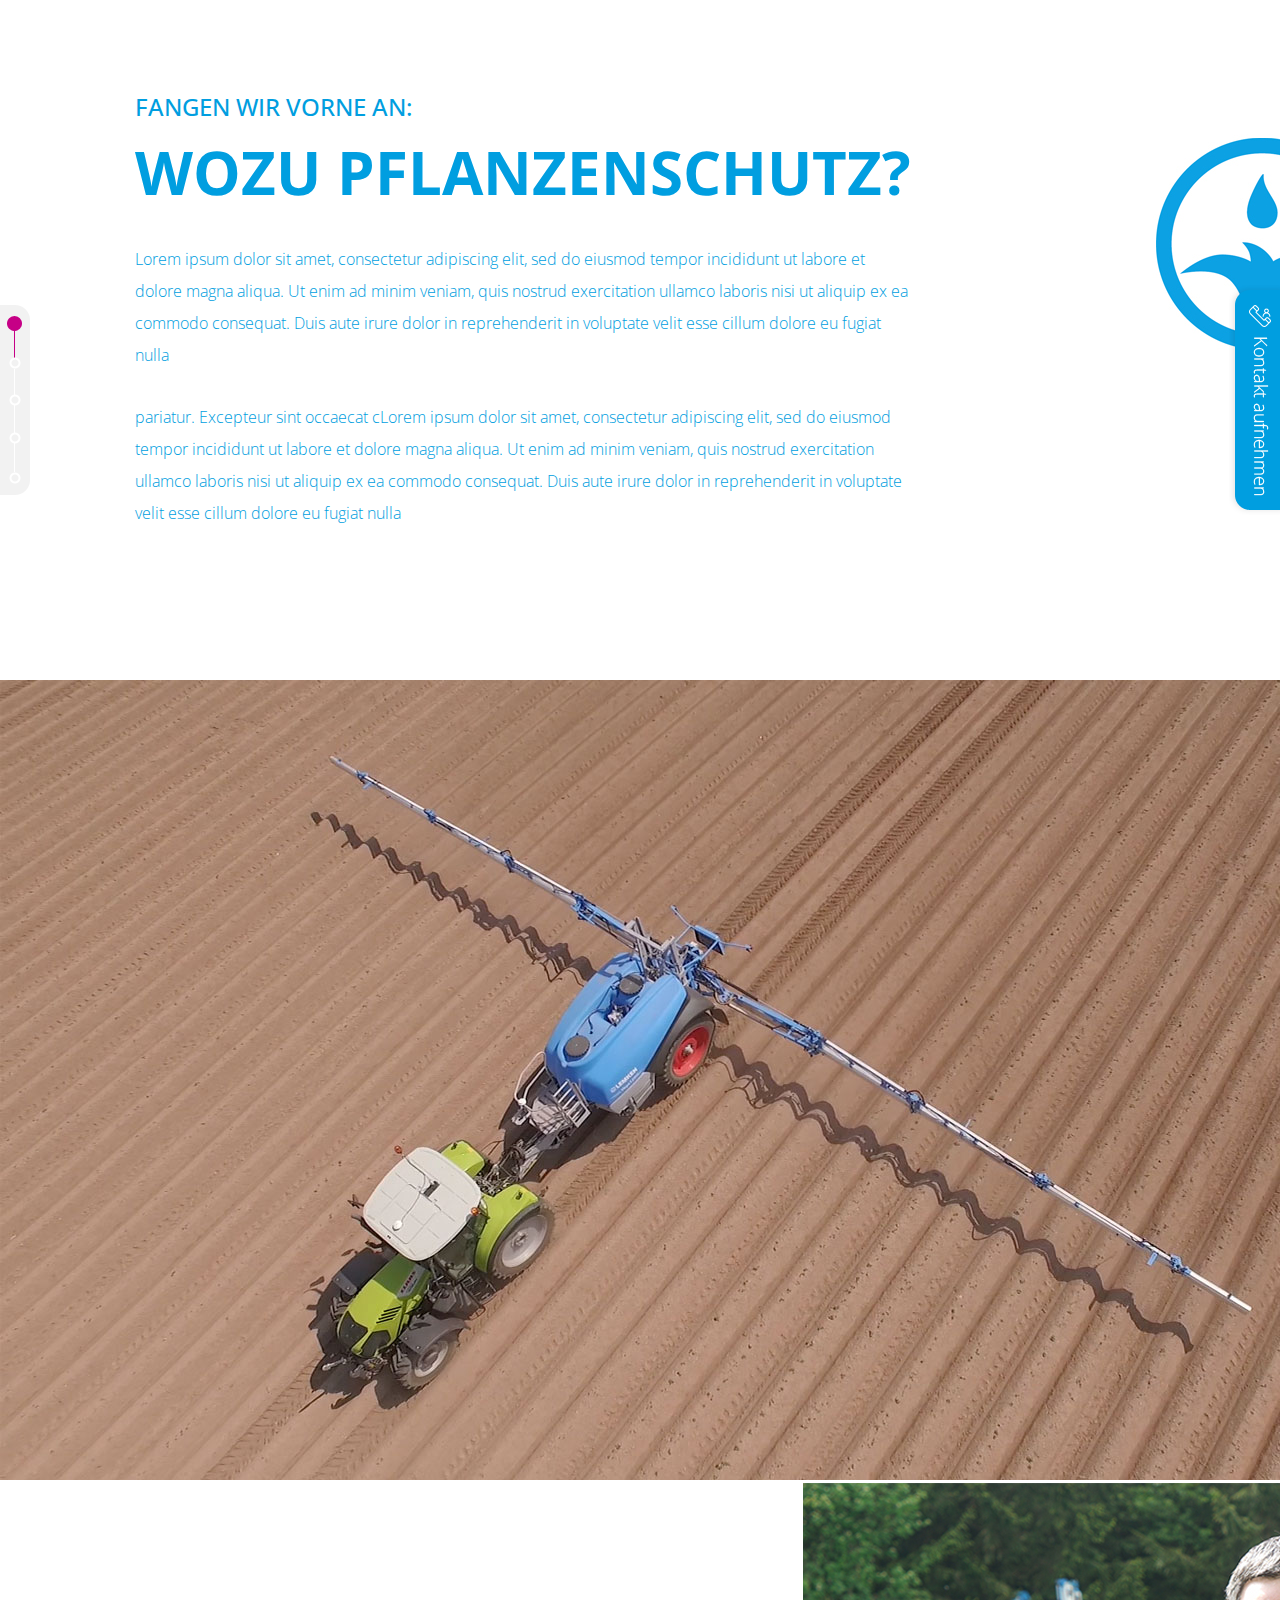
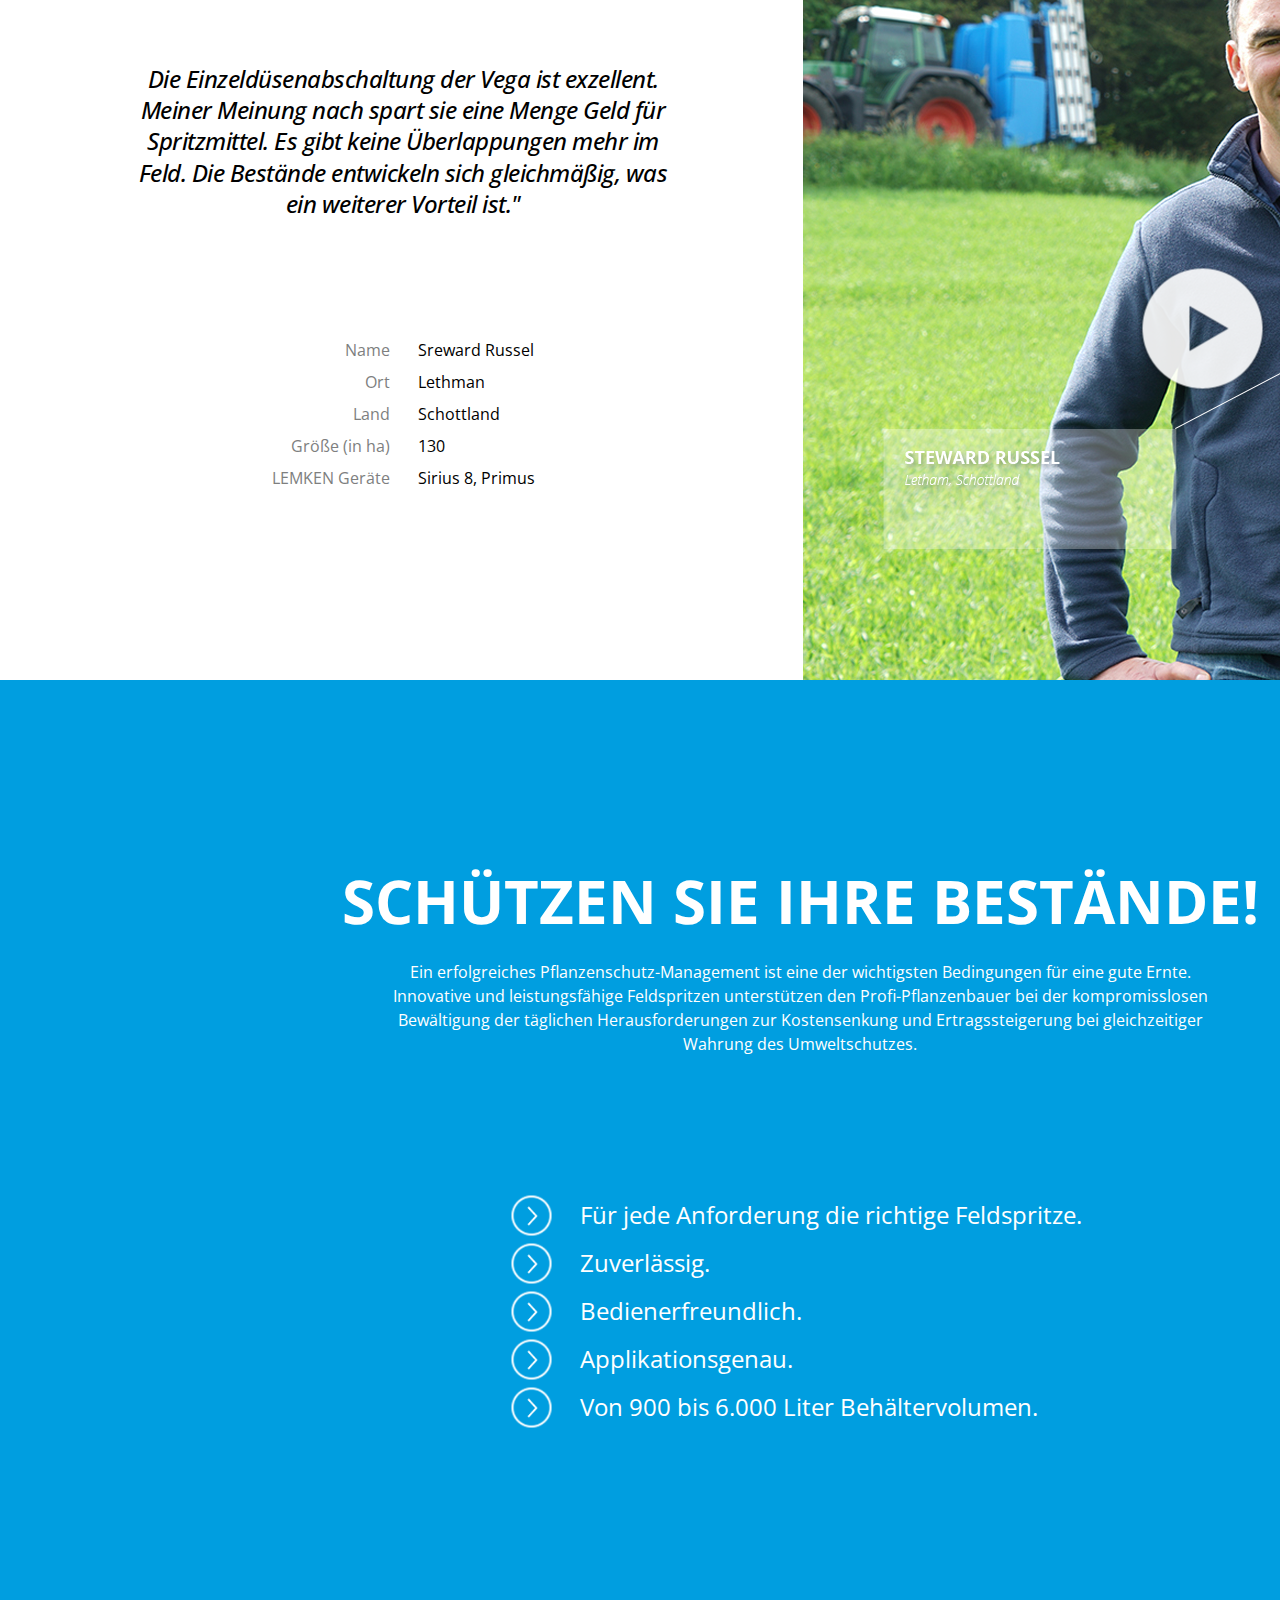
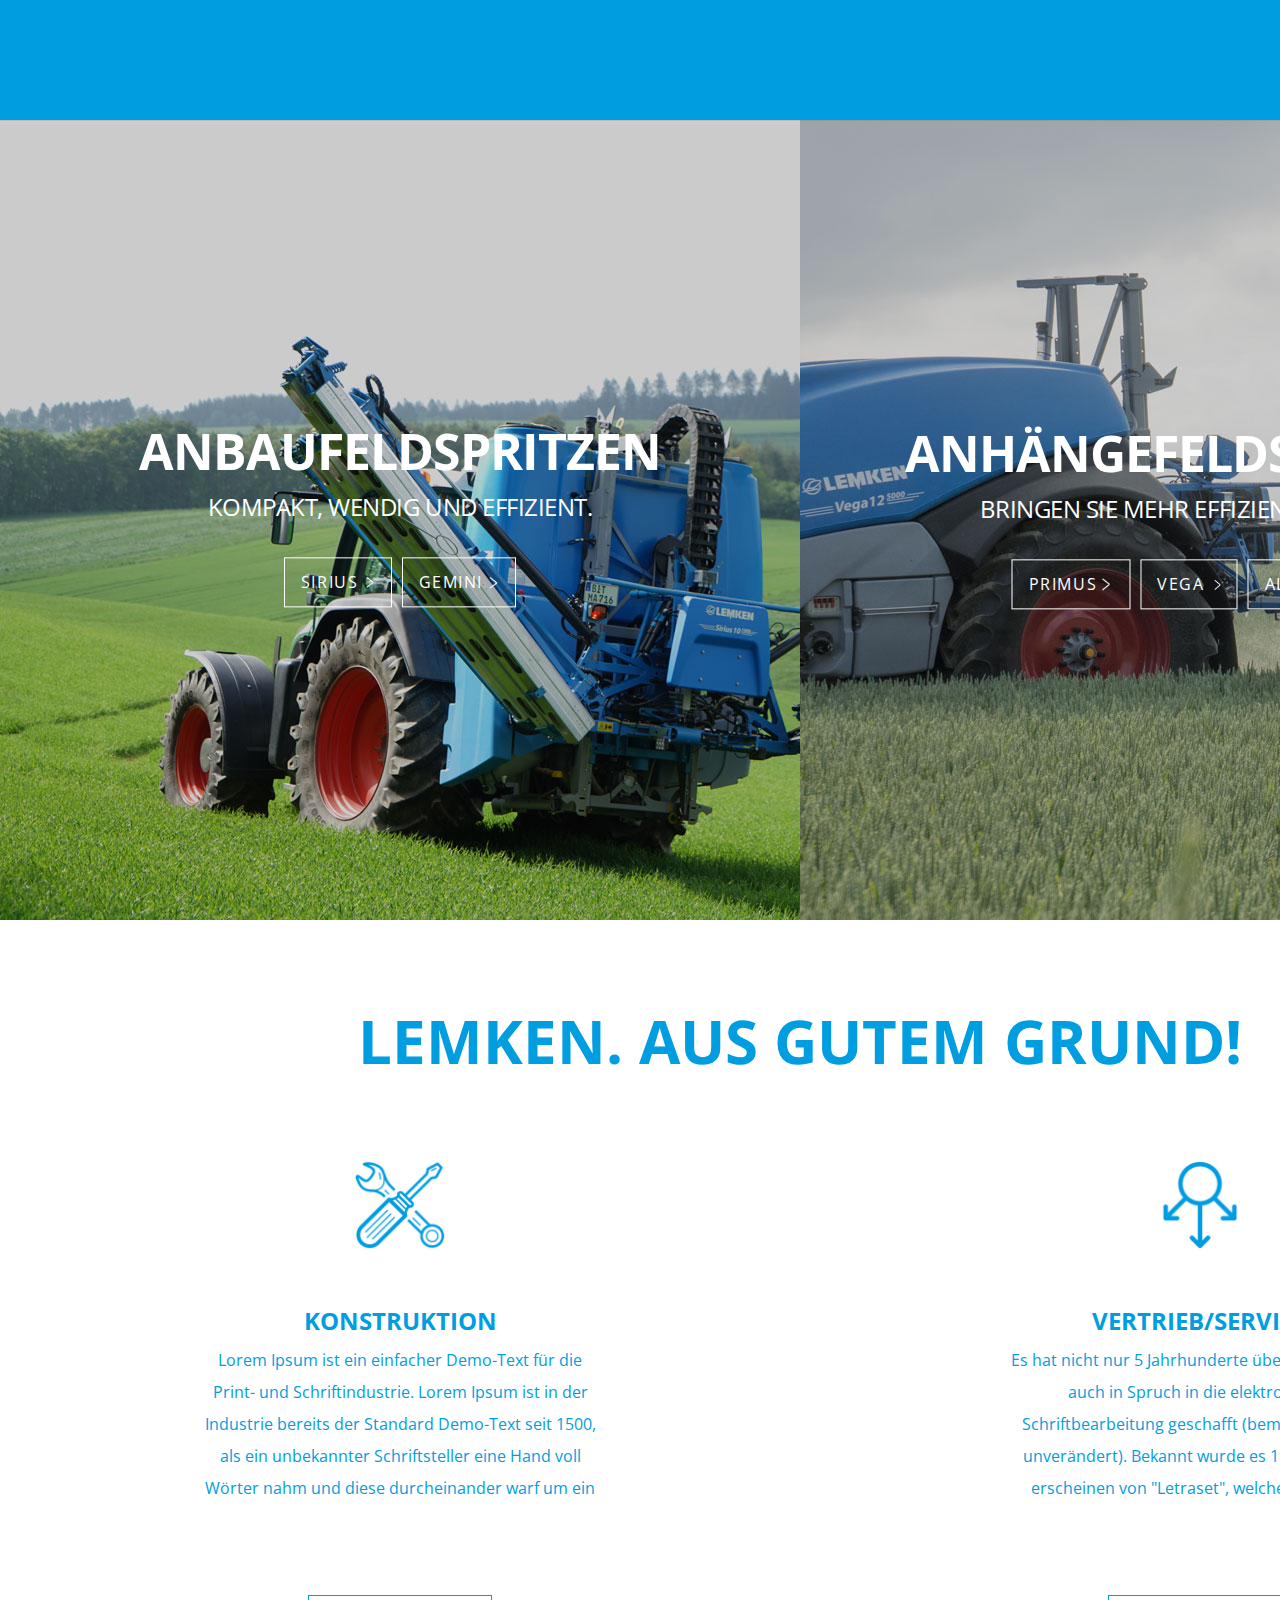
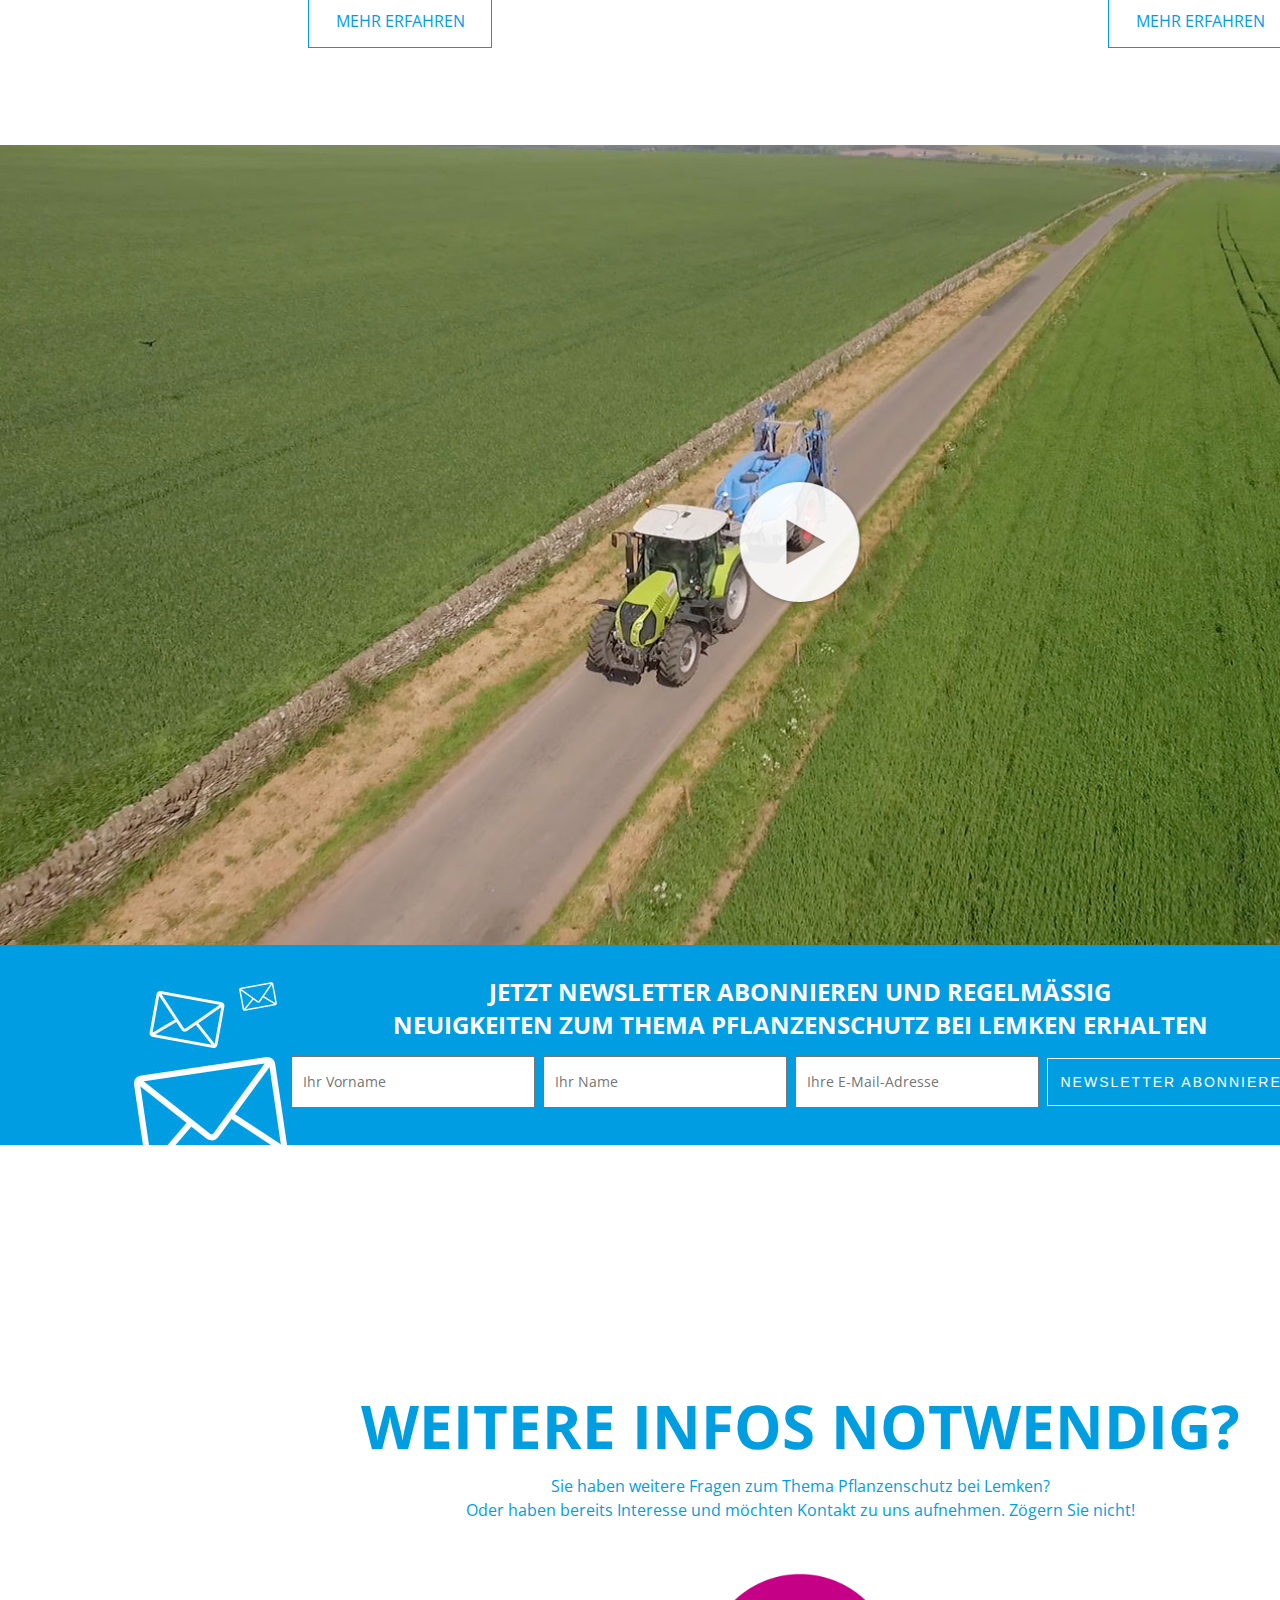
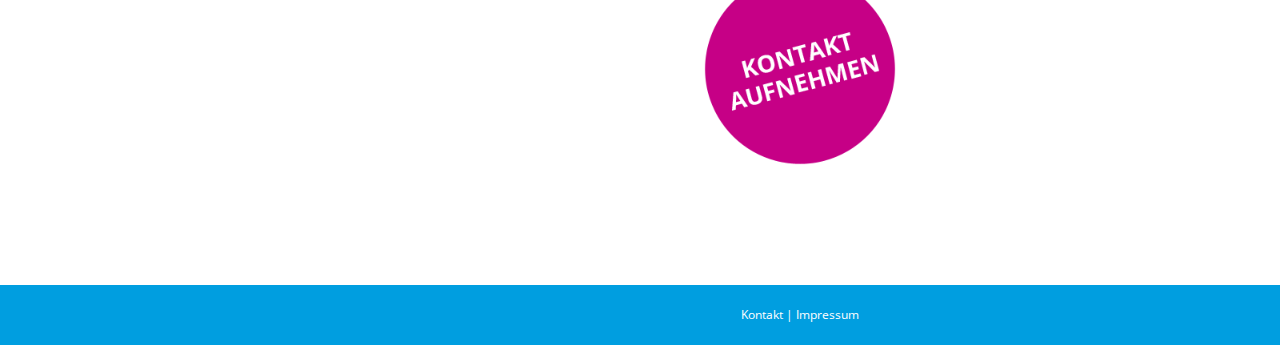
==== commit f58c8c56: "First page corrected, second almost designed responsive" ====
--- a/Project/index.html
+++ b/Project/index.html
@@ -9,14 +9,6 @@
         <link rel="stylesheet" type="text/css" href="css/newstyle.css">
         <script>
             $(document).ready(function () {
-//                alert('1111111111111111111');
-//                $("p").click(function () {
-//                    $(this).hide();
-//                }
-//                );
-//                $("div#player").find("a.ytp-watermark").each(function () {
-//                    $(this).hide();
-//                });
             });
         </script>
     </head>
@@ -36,7 +28,7 @@
                                 </div>
                                 <ul class="header_nav">
                                     <li><a href="#">Testimonials</a></li>
-                                    <li><a href="#">Produkte</a></li>
+                                    <li><a href="produkte.html">Produkte</a></li>
                                     <li><a href="#">Kompetenz</a></li>
                                     <li><a href="#">Kontakt</a></li>
                                     <li>
@@ -136,101 +128,111 @@
                 </article>
                 <div id="slide_container" class="tableContainer">
                     <div class="tableRow">
-                        <article class="slider_box right" id="slide_1">
-                            <div class="block_text">
-                                <p>Die Einzeldüsenabschaltung der Vega ist exzellent. Meiner Meinung nach spart sie eine Menge Geld für Spritzmittel. Es gibt keine Überlappungen mehr im Feld. Die Bestände entwickeln sich gleichmäßig, was ein weiterer Vorteil ist."</p>
-                                <div class="slider_list">
-                                    <ul class="slider_data">
-                                        <li class="data">Name</li>
-                                        <li class="data">Ort</li>
-                                        <li class="data">Land</li>
-                                        <li class="data">Größe (in ha)</li>
-                                        <li class="data">LEMKEN Geräte</li>
-                                    </ul>
-                                    <ul class="slider_value">
-                                        <li class="value">Sreward Russel</li>
-                                        <li class="value">Lethman</li>
-                                        <li class="value">Schottland</li>
-                                        <li class="value">130</span></li>
-                                        <li class="value">Sirius 8, Primus</li>
-                                    </ul>
-                                </div>
-                            </div>
-                            <div class="video">
-                                <div class="slider_block_video">
-                                    <img src="images/mak_2.jpg" alt="video" title="video">
-                                </div>
-                                <div class="video_button">
-                                    <img src="images/ellipse_video.png" alt="play" title="play">
-                                </div>
-                                <div class="speak_1"> 
-                                    <img src="images/speaking.png" alt="speaking_modul" title="speaking">
-                                </div>
-                            </div>
-                        </article>
-                        <article class="slider_box left" id="slide_2">
-                            <div class="block_text">
-                                <p>Die Einzeldüsenabschaltung der Vega ist exzellent. Meiner Meinung nach spart sie eine Menge Geld für Spritzmittel. Es gibt keine Überlappungen mehr im Feld. Die Bestände entwickeln sich gleichmäßig, was ein weiterer Vorteil ist."</p>
-                                <div class="slider_list">
-                                    <ul class="slider_data">
-                                        <li class="data">Name</li>
-                                        <li class="data">Ort</li>
-                                        <li class="data">Land</li>
-                                        <li class="data">Größe (in ha)</li>
-                                        <li class="data">LEMKEN Geräte</li>
-                                    </ul>
-                                    <ul class="slider_value">
-                                        <li class="value">Sreward Russel</li>
-                                        <li class="value">Lethman</li>
-                                        <li class="value">Schottland</li>
-                                        <li class="value">130</span></li>
-                                        <li class="value">Sirius 8, Primus</li>
-                                    </ul>
-                                </div>
-                            </div>
-                            <div class="video">
-                                <div class="slider_block_video">
-                                    <img src="images/mak_2.jpg" alt="video" title="video">
-                                </div>
-                                <div class="video_button">
-                                    <img src="images/ellipse_video.png" alt="play" title="play">
-                                </div>
-                                <div class="speak_2"> 
-                                    <img src="images/speaking.png" alt="speaking_modul" title="speaking">
-                                </div>
-                        </article>
-                        <article class="slider_box right" id="slide_3">
-                            <div class="block_text">
-                                <p>Die Einzeldüsenabschaltung der Vega ist exzellent. Meiner Meinung nach spart sie eine Menge Geld für Spritzmittel. Es gibt keine Überlappungen mehr im Feld. Die Bestände entwickeln sich gleichmäßig, was ein weiterer Vorteil ist."</p>
-                                <div class="slider_list">
-                                    <ul class="slider_data">
-                                        <li class="data">Name</li>
-                                        <li class="data">Ort</li>
-                                        <li class="data">Land</li>
-                                        <li class="data">Größe (in ha)</li>
-                                        <li class="data">LEMKEN Geräte</li>
-                                    </ul>
-                                    <ul class="slider_value">
-                                        <li class="value">Sreward Russel</li>
-                                        <li class="value">Lethman</li>
-                                        <li class="value">Schottland</li>
-                                        <li class="value">130</span></li>
-                                        <li class="value">Sirius 8, Primus</li>
-                                    </ul>
-                                </div>
-                            </div>
-                            <div class="video">
-                                <div class="slider_block_video">
-                                    <img src="images/mak_2.jpg" alt="video" title="video">
-                                </div>
-                                <div class="video_button">
-                                    <img src="images/ellipse_video.png" alt="play" title="play">
-                                </div>
-                                <div class="speak_3"> 
-                                    <img src="images/speaking.png" alt="speaking_modul" title="speaking">
-                                </div>
-                            </div>
-                        </article>
+                        <table>
+                            <tr>
+                                <td>
+                                    <article class="slider_box right" id="slide_1">
+                                        <div class="block_text">
+                                            <p>Die Einzeldüsenabschaltung der Vega ist exzellent. Meiner Meinung nach spart sie eine Menge Geld für Spritzmittel. Es gibt keine Überlappungen mehr im Feld. Die Bestände entwickeln sich gleichmäßig, was ein weiterer Vorteil ist."</p>
+                                            <div class="slider_list">
+                                                <ul class="slider_data">
+                                                    <li class="data">Name</li>
+                                                    <li class="data">Ort</li>
+                                                    <li class="data">Land</li>
+                                                    <li class="data">Größe (in ha)</li>
+                                                    <li class="data">LEMKEN Geräte</li>
+                                                </ul>
+                                                <ul class="slider_value">
+                                                    <li class="value">Sreward Russel</li>
+                                                    <li class="value">Lethman</li>
+                                                    <li class="value">Schottland</li>
+                                                    <li class="value">130</span></li>
+                                                    <li class="value">Sirius 8, Primus</li>
+                                                </ul>
+                                            </div>
+                                        </div>
+                                        <div class="video">
+                                            <div class="slider_block_video">
+                                                <img src="images/mak_2.jpg" alt="video" title="video">
+                                            </div>
+                                            <div class="video_button">
+                                                <img src="images/ellipse_video.png" alt="play" title="play">
+                                            </div>
+                                            <div class="speak_1"> 
+                                                <img src="images/speaking.png" alt="speaking_modul" title="speaking">
+                                            </div>
+                                        </div>
+                                    </article>
+                                </td>
+                                <td>
+                                    <article class="slider_box left" id="slide_2">
+                                        <div class="block_text">
+                                            <p>Die Einzeldüsenabschaltung der Vega ist exzellent. Meiner Meinung nach spart sie eine Menge Geld für Spritzmittel. Es gibt keine Überlappungen mehr im Feld. Die Bestände entwickeln sich gleichmäßig, was ein weiterer Vorteil ist."</p>
+                                            <div class="slider_list">
+                                                <ul class="slider_data">
+                                                    <li class="data">Name</li>
+                                                    <li class="data">Ort</li>
+                                                    <li class="data">Land</li>
+                                                    <li class="data">Größe (in ha)</li>
+                                                    <li class="data">LEMKEN Geräte</li>
+                                                </ul>
+                                                <ul class="slider_value">
+                                                    <li class="value">Sreward Russel</li>
+                                                    <li class="value">Lethman</li>
+                                                    <li class="value">Schottland</li>
+                                                    <li class="value">130</span></li>
+                                                    <li class="value">Sirius 8, Primus</li>
+                                                </ul>
+                                            </div>
+                                        </div>
+                                        <div class="video">
+                                            <div class="slider_block_video">
+                                                <img src="images/mak_2.jpg" alt="video" title="video">
+                                            </div>
+                                            <div class="video_button">
+                                                <img src="images/ellipse_video.png" alt="play" title="play">
+                                            </div>
+                                            <div class="speak_2"> 
+                                                <img src="images/speaking.png" alt="speaking_modul" title="speaking">
+                                            </div>
+                                    </article>
+                                </td>
+                                <td>
+                                    <article class="slider_box right" id="slide_3">
+                                        <div class="block_text">
+                                            <p>Die Einzeldüsenabschaltung der Vega ist exzellent. Meiner Meinung nach spart sie eine Menge Geld für Spritzmittel. Es gibt keine Überlappungen mehr im Feld. Die Bestände entwickeln sich gleichmäßig, was ein weiterer Vorteil ist."</p>
+                                            <div class="slider_list">
+                                                <ul class="slider_data">
+                                                    <li class="data">Name</li>
+                                                    <li class="data">Ort</li>
+                                                    <li class="data">Land</li>
+                                                    <li class="data">Größe (in ha)</li>
+                                                    <li class="data">LEMKEN Geräte</li>
+                                                </ul>
+                                                <ul class="slider_value">
+                                                    <li class="value">Sreward Russel</li>
+                                                    <li class="value">Lethman</li>
+                                                    <li class="value">Schottland</li>
+                                                    <li class="value">130</span></li>
+                                                    <li class="value">Sirius 8, Primus</li>
+                                                </ul>
+                                            </div>
+                                        </div>
+                                        <div class="video">
+                                            <div class="slider_block_video">
+                                                <img src="images/mak_2.jpg" alt="video" title="video">
+                                            </div>
+                                            <div class="video_button">
+                                                <img src="images/ellipse_video.png" alt="play" title="play">
+                                            </div>
+                                            <div class="speak_3"> 
+                                                <img src="images/speaking.png" alt="speaking_modul" title="speaking">
+                                            </div>
+                                        </div>
+                                    </article>
+                                </td>
+                            </tr>
+                        </table>
                     </div>
                 </div>
             </section>
@@ -314,7 +316,7 @@
                     <div class="content_bottom_text">
                         <h2>weitere infos notwendig?</h2>
                         <p>Sie haben weitere Fragen zum Thema Pflanzenschutz bei Lemken?<br>Oder haben bereits Interesse und möchten Kontakt zu uns aufnehmen. Zögern Sie nicht!</p>
-                        <div class="bottom_teaser"><a href="#"><img src="images/bottom_teaser.png" alt="teaser" title="teaser"</a></div>  
+                        <div class="bottom_teaser"><a href="https://lemken.com/de/kontakt/" title="kontakt" target="_blank"><img src="images/bottom_teaser.png" alt="teaser" title="teaser"</a></div>  
                         <div class="top-link">
                             <a href="#home"><img class="top-link" alt="top" title="home" src="images/arrow_top.png"></a>
                         </div>
